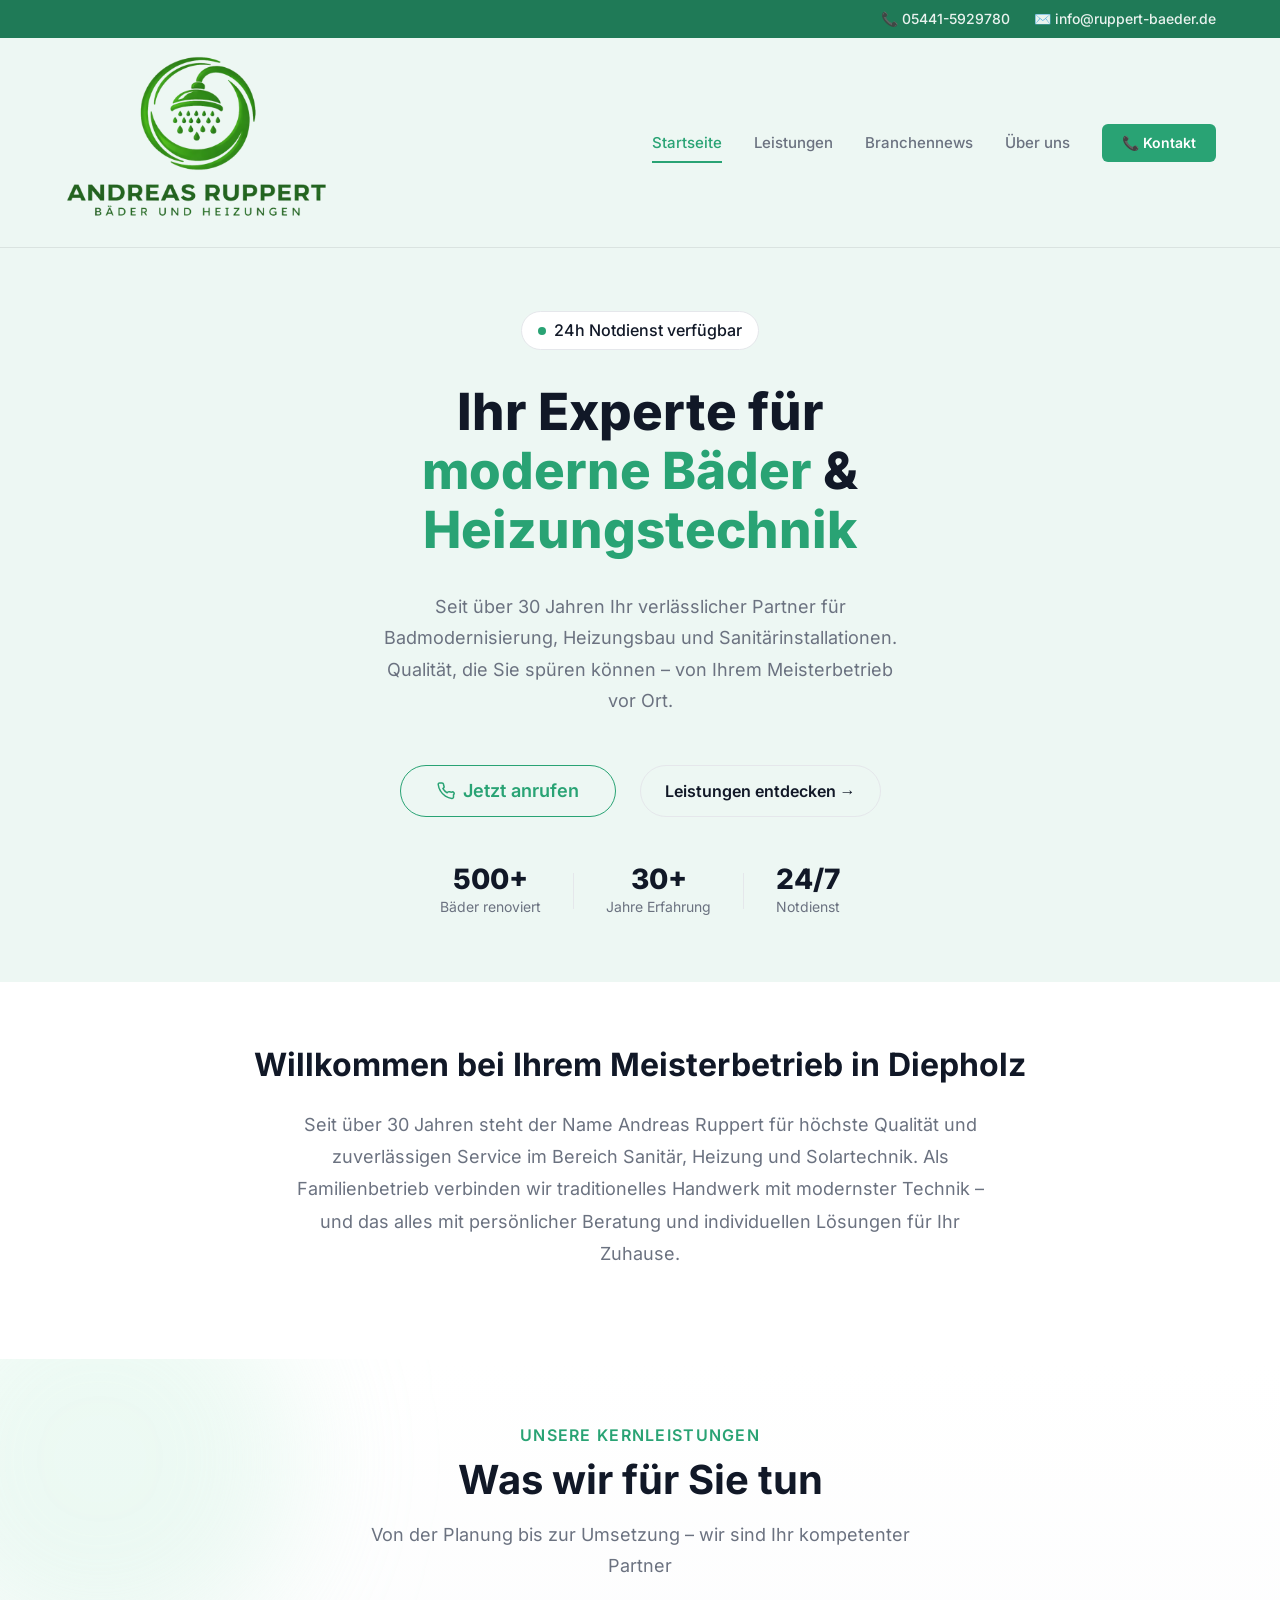
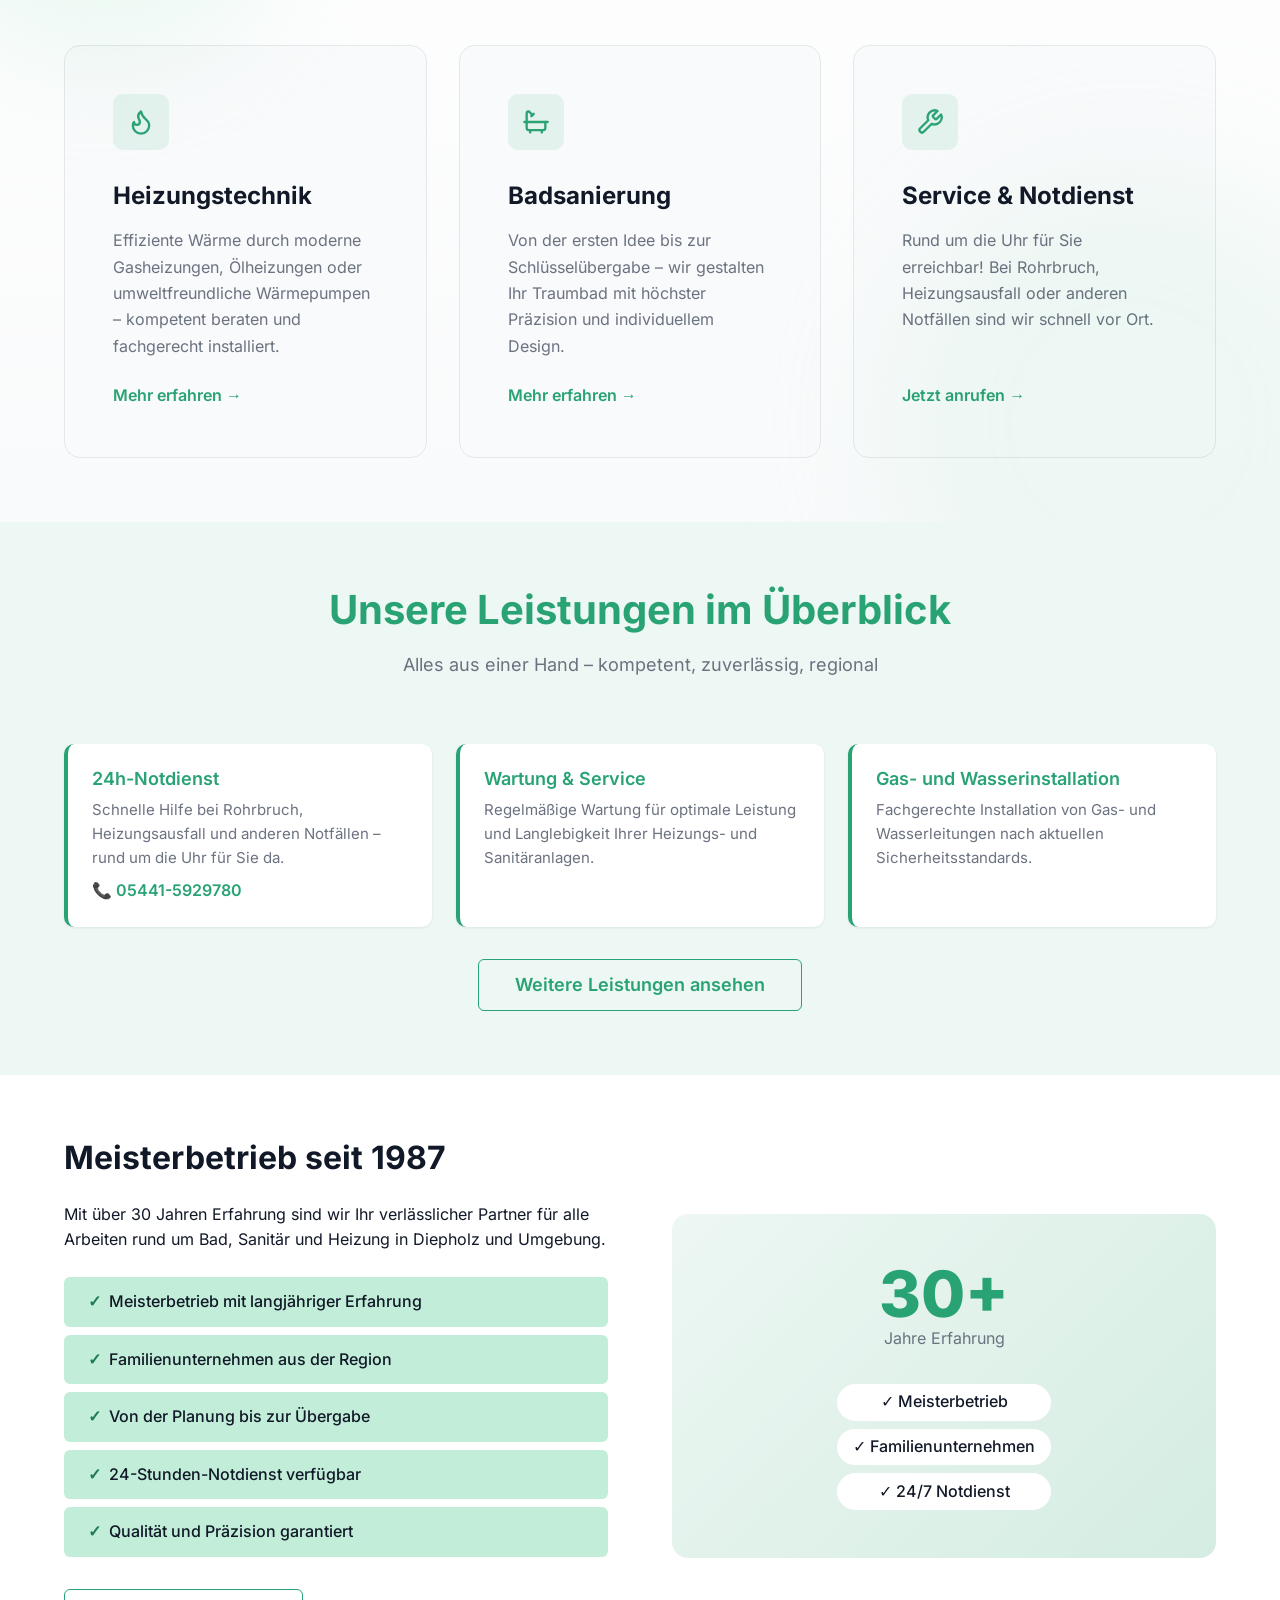
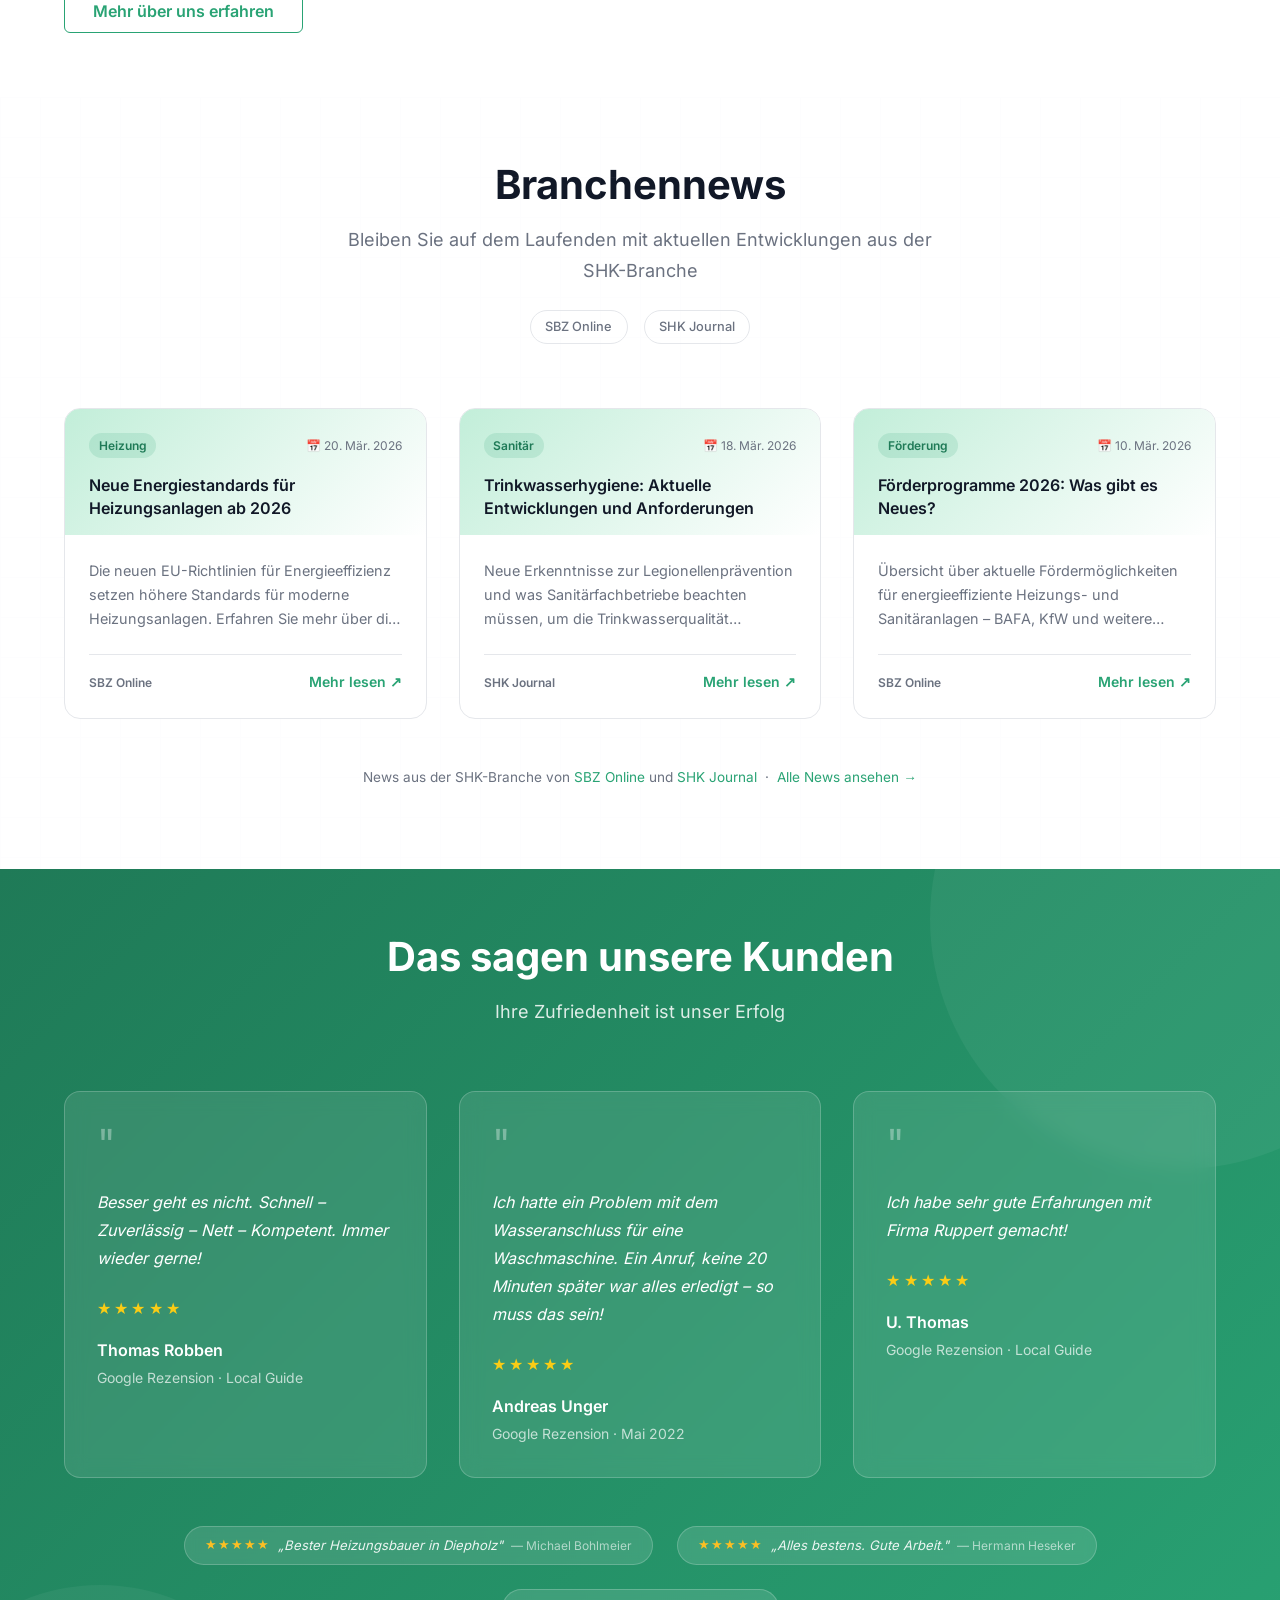
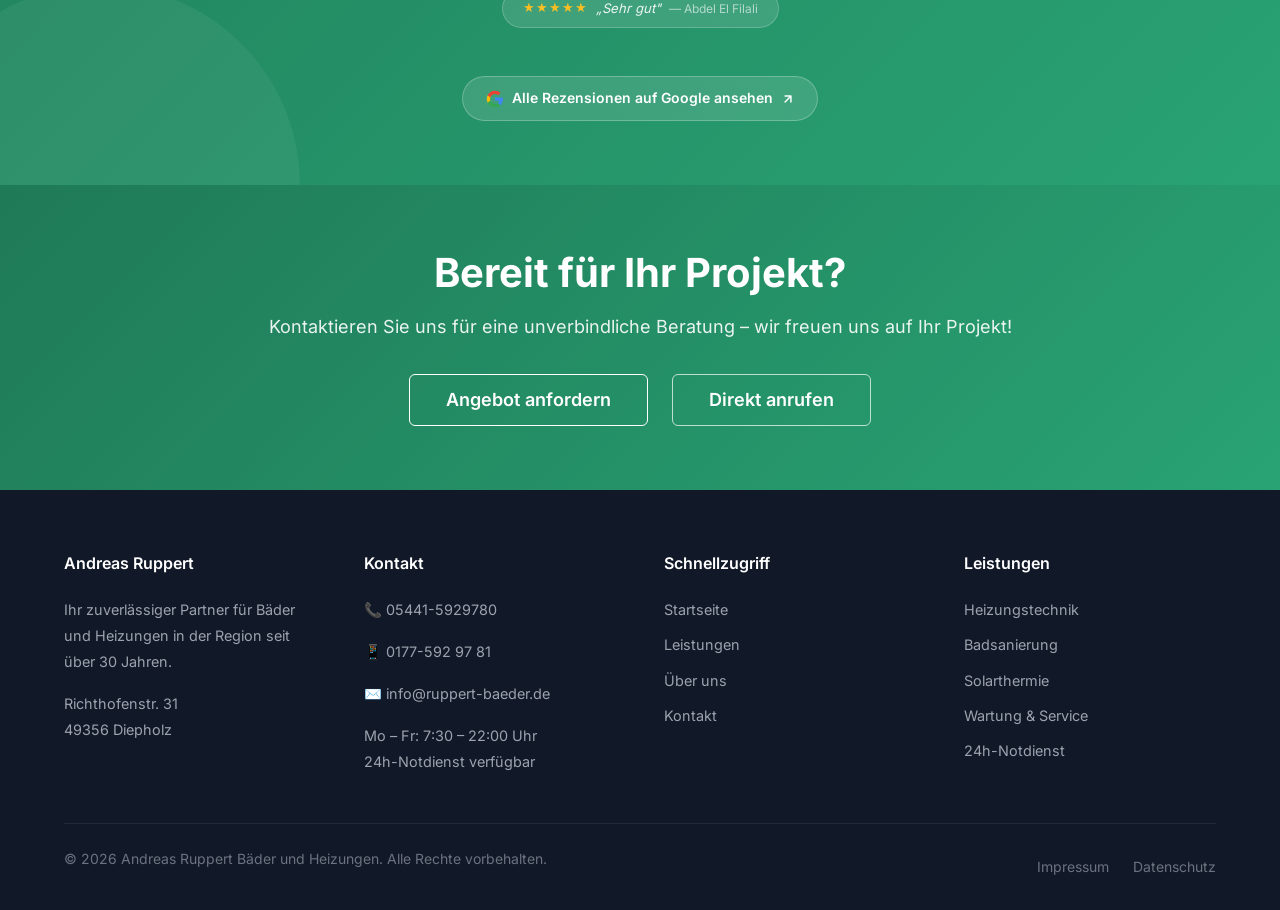
==== index.html @ 5bacfdf4 "first upload" ====
<!DOCTYPE html>
<html lang="de">
<head>
    <meta charset="UTF-8">
    <meta name="viewport" content="width=device-width, initial-scale=1.0">
    <link rel="icon" type="image/png" href="favicon.png">
    <link rel="shortcut icon" href="favicon.png">
    <meta name="description" content="Ihr Experte für Sanitär, Heizung &amp; Solartechnik in Diepholz. 24h-Notdienst ✓ Badsanierung ✓ Wärmepumpen ✓ Seit 1987">
    <title>Andreas Ruppert Bäder und Heizungen | Meisterbetrieb Diepholz</title>


<link rel="stylesheet" href="css/styles.css">
</head>
<body>

    <!-- Top Bar -->
    <div class="top-bar">
        <div class="container">
            <div class="top-bar-content">
                <a href="tel:054415929780" class="top-bar-phone">📞 05441-5929780</a>
                <a href="mailto:info@ruppert-baeder.de">✉️ info@ruppert-baeder.de</a>
            </div>
        </div>
    </div>

    <!-- Header -->
    <header class="header">
        <div class="container">
            <div class="header-content">
                <a href="index.html" class="logo">
                    <img src="images/Logo.png" class="logo-img" alt="Andreas Ruppert Bäder und Heizungen">
                </a>
                <button class="menu-toggle" id="menuToggle" aria-label="Menü öffnen">☰</button>
                <nav class="nav-menu" id="navMenu">
                    <a href="index.html" class="nav-link active">Startseite</a>
                    <a href="leistungen.html" class="nav-link">Leistungen</a>
                    <a href="branchennews.html" class="nav-link">Branchennews</a>
                    <a href="ueber-uns.html" class="nav-link">Über uns</a>
                    <a href="kontakt.html" class="btn-nav">📞 Kontakt</a>
                </nav>
            </div>
        </div>
    </header>

    <!-- Hero Section -->
    <section class="hero-new">
        <div class="container">
            <div class="hero-split">

                <!-- Left: Text -->
                <div class="hero-text">
                    <div class="hero-badge">24h Notdienst verfügbar</div>
                    <h1>Ihr Experte für<br><span class="hero-highlight">moderne Bäder</span> &amp;<br><span class="hero-highlight">Heizungstechnik</span></h1>
                    <p class="hero-sub">Seit über 30 Jahren Ihr verlässlicher Partner für Badmodernisierung, Heizungsbau und Sanitärinstallationen. Qualität, die Sie spüren können – von Ihrem Meisterbetrieb vor Ort.</p>
                    <div class="hero-buttons">
                        <a href="tel:054415929780" class="btn btn-primary btn-pill btn-large" data-phone="05441-5929780">
                            <svg width="18" height="18" viewBox="0 0 24 24" fill="none" stroke="currentColor" stroke-width="2" stroke-linecap="round" stroke-linejoin="round"><path d="M22 16.92v3a2 2 0 0 1-2.18 2 19.79 19.79 0 0 1-8.63-3.07A19.5 19.5 0 0 1 4.69 12a19.79 19.79 0 0 1-3.07-8.67A2 2 0 0 1 3.64 1.18h3a2 2 0 0 1 2 1.72c.13.96.36 1.9.68 2.81a2 2 0 0 1-.45 2.11L7.91 8.82a16 16 0 0 0 5.64 5.64l1-1.01a2 2 0 0 1 2.11-.45c.91.32 1.85.55 2.81.68A2 2 0 0 1 22 16.92z"/></svg>
                            Jetzt anrufen
                        </a>
                        <a href="leistungen.html" class="btn btn-outline btn-pill btn-large">Leistungen entdecken →</a>
                    </div>
                    <div class="hero-stats">
                        <div class="hero-stat">
                            <div class="hero-stat-value">500+</div>
                            <div class="hero-stat-label">Bäder renoviert</div>
                        </div>
                        <div class="hero-stat-divider"></div>
                        <div class="hero-stat">
                            <div class="hero-stat-value">30+</div>
                            <div class="hero-stat-label">Jahre Erfahrung</div>
                        </div>
                        <div class="hero-stat-divider"></div>
                        <div class="hero-stat">
                            <div class="hero-stat-value">24/7</div>
                            <div class="hero-stat-label">Notdienst</div>
                        </div>
                    </div>
                </div>


            </div>
        </div>
    </section>

    <!-- Welcome Section -->
    <section class="welcome section">
        <div class="container">
            <h2>Willkommen bei Ihrem Meisterbetrieb in Diepholz</h2>
            <p>Seit über 30 Jahren steht der Name Andreas Ruppert für höchste Qualität und zuverlässigen Service im Bereich Sanitär, Heizung und Solartechnik. Als Familienbetrieb verbinden wir traditionelles Handwerk mit modernster Technik – und das alles mit persönlicher Beratung und individuellen Lösungen für Ihr Zuhause.</p>
        </div>
    </section>

    <!-- Feature Cards -->
    <section class="features-section section">
        <div class="container">
            <div class="section-header">
                <span class="section-label">Unsere Kernleistungen</span>
                <h2>Was wir für Sie tun</h2>
                <p>Von der Planung bis zur Umsetzung – wir sind Ihr kompetenter Partner</p>
            </div>
            <div class="service-cards">
                <div class="service-card">
                    <div class="service-card-icon">
                        <svg width="28" height="28" viewBox="0 0 24 24" fill="none" stroke="currentColor" stroke-width="2" stroke-linecap="round" stroke-linejoin="round"><path d="M8.5 14.5A2.5 2.5 0 0 0 11 12c0-1.38-.5-2-1-3-1.072-2.143-.224-4.054 2-6 .5 2.5 2 4.9 4 6.5 2 1.6 3 3.5 3 5.5a7 7 0 1 1-14 0c0-1.153.433-2.294 1-3a2.5 2.5 0 0 0 2.5 2.5z"/></svg>
                    </div>
                    <h4>Heizungstechnik</h4>
                    <p>Effiziente Wärme durch moderne Gasheizungen, Ölheizungen oder umweltfreundliche Wärmepumpen – kompetent beraten und fachgerecht installiert.</p>
                    <a href="leistungen.html#heizung" class="service-card-link">Mehr erfahren →</a>
                </div>
                <div class="service-card">
                    <div class="service-card-icon">
                        <svg width="28" height="28" viewBox="0 0 24 24" fill="none" stroke="currentColor" stroke-width="2" stroke-linecap="round" stroke-linejoin="round"><path d="M9 6 6.5 3.5a1.5 1.5 0 0 0-1-.5C4.683 3 4 3.683 4 4.5V17a2 2 0 0 0 2 2h12a2 2 0 0 0 2-2v-5"/><line x1="10" x2="8" y1="5" y2="7"/><line x1="2" x2="22" y1="12" y2="12"/><line x1="7" x2="7" y1="19" y2="21"/><line x1="17" x2="17" y1="19" y2="21"/></svg>
                    </div>
                    <h4>Badsanierung</h4>
                    <p>Von der ersten Idee bis zur Schlüsselübergabe – wir gestalten Ihr Traumbad mit höchster Präzision und individuellem Design.</p>
                    <a href="leistungen.html#bad" class="service-card-link">Mehr erfahren →</a>
                </div>
                <div class="service-card">
                    <div class="service-card-icon">
                        <svg width="28" height="28" viewBox="0 0 24 24" fill="none" stroke="currentColor" stroke-width="2" stroke-linecap="round" stroke-linejoin="round"><path d="M14.7 6.3a1 1 0 0 0 0 1.4l1.6 1.6a1 1 0 0 0 1.4 0l3.77-3.77a6 6 0 0 1-7.94 7.94l-6.91 6.91a2.12 2.12 0 0 1-3-3l6.91-6.91a6 6 0 0 1 7.94-7.94l-3.76 3.76z"/></svg>
                    </div>
                    <h4>Service &amp; Notdienst</h4>
                    <p>Rund um die Uhr für Sie erreichbar! Bei Rohrbruch, Heizungsausfall oder anderen Notfällen sind wir schnell vor Ort.</p>
                    <a href="tel:054415929780" class="service-card-link" data-phone="05441-5929780">Jetzt anrufen →</a>
                </div>
            </div>
        </div>
    </section>

    <!-- Services Overview -->
    <section class="section bg-muted">
        <div class="container">
            <div class="section-header">
                <h2>Unsere Leistungen im Überblick</h2>
                <p>Alles aus einer Hand – kompetent, zuverlässig, regional</p>
            </div>
            <div class="services-list">
                <div class="service-item">
                    <h3>24h-Notdienst</h3>
                    <p>Schnelle Hilfe bei Rohrbruch, Heizungsausfall und anderen Notfällen – rund um die Uhr für Sie da.</p>
                    <a href="tel:054415929780" style="display:inline-block; margin-top: 0.5rem; font-weight: 600; color: var(--primary); font-size: var(--font-size-sm);">📞 05441-5929780</a>
                </div>
                <div class="service-item">
                    <h3>Wartung &amp; Service</h3>
                    <p>Regelmäßige Wartung für optimale Leistung und Langlebigkeit Ihrer Heizungs- und Sanitäranlagen.</p>
                </div>
                <div class="service-item">
                    <h3>Gas- und Wasserinstallation</h3>
                    <p>Fachgerechte Installation von Gas- und Wasserleitungen nach aktuellen Sicherheitsstandards.</p>
                </div>
            </div>
            <div class="text-center mt-3">
                <a href="leistungen.html" class="btn btn-primary btn-large">Weitere Leistungen ansehen</a>
            </div>
        </div>
    </section>

    <!-- About Trust Section -->
    <section class="section">
        <div class="container">
            <div class="about-content">
                <div class="about-text">
                    <h2>Meisterbetrieb seit 1987</h2>
                    <p>Mit über 30 Jahren Erfahrung sind wir Ihr verlässlicher Partner für alle Arbeiten rund um Bad, Sanitär und Heizung in Diepholz und Umgebung.</p>
                    <ul class="about-highlights">
                        <li>Meisterbetrieb mit langjähriger Erfahrung</li>
                        <li>Familienunternehmen aus der Region</li>
                        <li>Von der Planung bis zur Übergabe</li>
                        <li>24-Stunden-Notdienst verfügbar</li>
                        <li>Qualität und Präzision garantiert</li>
                    </ul>
                    <a href="ueber-uns.html" class="btn btn-primary" style="margin-top: var(--space-md);">Mehr über uns erfahren</a>
                </div>
                <div class="about-visual-box">
                    <div class="about-visual-inner">
                        <div class="about-stat-big">30+</div>
                        <div class="about-stat-label">Jahre Erfahrung</div>
                        <div class="about-trust-badges">
                            <div class="trust-badge">✓ Meisterbetrieb</div>
                            <div class="trust-badge">✓ Familienunternehmen</div>
                            <div class="trust-badge">✓ 24/7 Notdienst</div>
                        </div>
                    </div>
                </div>
            </div>
        </div>
    </section>

    <!-- News Section -->
    <section class="news-section section">
        <div class="container">
            <div class="section-header">
                <h2>Branchennews</h2>
                <p>Bleiben Sie auf dem Laufenden mit aktuellen Entwicklungen aus der SHK-Branche</p>
                <div class="news-source-badges">
                    <a href="https://www.sbz-online.de" target="_blank" rel="noopener noreferrer" class="source-badge">SBZ Online</a>
                    <a href="https://www.shk-journal.de" target="_blank" rel="noopener noreferrer" class="source-badge">SHK Journal</a>
                </div>
            </div>
            <div class="news-grid">
                <div class="news-card">
                    <div class="news-card-header">
                        <div class="news-card-meta">
                            <span class="news-badge">Heizung</span>
                            <span class="news-date">📅 20. Mär. 2026</span>
                        </div>
                        <h3>Neue Energiestandards für Heizungsanlagen ab 2026</h3>
                    </div>
                    <div class="news-card-body">
                        <p class="news-excerpt">Die neuen EU-Richtlinien für Energieeffizienz setzen höhere Standards für moderne Heizungsanlagen. Erfahren Sie mehr über die Anforderungen und was das für Hausbesitzer bedeutet.</p>
                        <div class="news-card-footer">
                            <span class="news-source">SBZ Online</span>
                            <a href="https://www.sbz-online.de" target="_blank" rel="noopener noreferrer" class="news-link">Mehr lesen ↗</a>
                        </div>
                    </div>
                </div>
                <div class="news-card">
                    <div class="news-card-header">
                        <div class="news-card-meta">
                            <span class="news-badge">Sanitär</span>
                            <span class="news-date">📅 18. Mär. 2026</span>
                        </div>
                        <h3>Trinkwasserhygiene: Aktuelle Entwicklungen und Anforderungen</h3>
                    </div>
                    <div class="news-card-body">
                        <p class="news-excerpt">Neue Erkenntnisse zur Legionellenprävention und was Sanitärfachbetriebe beachten müssen, um die Trinkwasserqualität langfristig zu sichern.</p>
                        <div class="news-card-footer">
                            <span class="news-source">SHK Journal</span>
                            <a href="https://www.shk-journal.de" target="_blank" rel="noopener noreferrer" class="news-link">Mehr lesen ↗</a>
                        </div>
                    </div>
                </div>
                <div class="news-card">
                    <div class="news-card-header">
                        <div class="news-card-meta">
                            <span class="news-badge">Förderung</span>
                            <span class="news-date">📅 10. Mär. 2026</span>
                        </div>
                        <h3>Förderprogramme 2026: Was gibt es Neues?</h3>
                    </div>
                    <div class="news-card-body">
                        <p class="news-excerpt">Übersicht über aktuelle Fördermöglichkeiten für energieeffiziente Heizungs- und Sanitäranlagen – BAFA, KfW und weitere Programme im Überblick.</p>
                        <div class="news-card-footer">
                            <span class="news-source">SBZ Online</span>
                            <a href="https://www.sbz-online.de" target="_blank" rel="noopener noreferrer" class="news-link">Mehr lesen ↗</a>
                        </div>
                    </div>
                </div>
            </div>
            <div class="news-footer-note">
                <p>News aus der SHK-Branche von <a href="https://www.sbz-online.de" target="_blank" rel="noopener noreferrer">SBZ Online</a> und <a href="https://www.shk-journal.de" target="_blank" rel="noopener noreferrer">SHK Journal</a> &nbsp;·&nbsp; <a href="branchennews.html">Alle News ansehen →</a></p>
            </div>
        </div>
    </section>

    <!-- Testimonials Section -->
    <section class="testimonials-section">
        <div class="container">
            <div class="section-header">
                <h2>Das sagen unsere Kunden</h2>
                <p>Ihre Zufriedenheit ist unser Erfolg</p>
            </div>
            <div class="testimonials-grid">
                <div class="testimonial-card">
                    <div class="testimonial-quote-icon">"</div>
                    <p class="testimonial-text">Besser geht es nicht. Schnell – Zuverlässig – Nett – Kompetent. Immer wieder gerne!</p>
                    <div class="testimonial-stars">
                        <span class="star">★</span><span class="star">★</span><span class="star">★</span><span class="star">★</span><span class="star">★</span>
                    </div>
                    <div class="testimonial-author">Thomas Robben</div>
                    <div class="testimonial-role">Google Rezension · Local Guide</div>
                </div>
                <div class="testimonial-card">
                    <div class="testimonial-quote-icon">"</div>
                    <p class="testimonial-text">Ich hatte ein Problem mit dem Wasseranschluss für eine Waschmaschine. Ein Anruf, keine 20 Minuten später war alles erledigt – so muss das sein!</p>
                    <div class="testimonial-stars">
                        <span class="star">★</span><span class="star">★</span><span class="star">★</span><span class="star">★</span><span class="star">★</span>
                    </div>
                    <div class="testimonial-author">Andreas Unger</div>
                    <div class="testimonial-role">Google Rezension · Mai 2022</div>
                </div>
                <div class="testimonial-card">
                    <div class="testimonial-quote-icon">"</div>
                    <p class="testimonial-text">Ich habe sehr gute Erfahrungen mit Firma Ruppert gemacht!</p>
                    <div class="testimonial-stars">
                        <span class="star">★</span><span class="star">★</span><span class="star">★</span><span class="star">★</span><span class="star">★</span>
                    </div>
                    <div class="testimonial-author">U. Thomas</div>
                    <div class="testimonial-role">Google Rezension · Local Guide</div>
                </div>
            </div>

            <!-- Weitere Rezensionen -->
            <div class="testimonials-more">
                <div class="testimonial-mini">
                    <span class="testimonial-mini-stars">★★★★★</span>
                    <span class="testimonial-mini-text">„Bester Heizungsbauer in Diepholz"</span>
                    <span class="testimonial-mini-author">— Michael Bohlmeier</span>
                </div>
                <div class="testimonial-mini">
                    <span class="testimonial-mini-stars">★★★★★</span>
                    <span class="testimonial-mini-text">„Alles bestens. Gute Arbeit."</span>
                    <span class="testimonial-mini-author">— Hermann Heseker</span>
                </div>
                <div class="testimonial-mini">
                    <span class="testimonial-mini-stars">★★★★★</span>
                    <span class="testimonial-mini-text">„Sehr gut"</span>
                    <span class="testimonial-mini-author">— Abdel El Filali</span>
                </div>
            </div>

            <div class="testimonials-cta">
                <a href="https://www.google.com/search?sca_esv=31586a1ce1c44e63&hl=de&authuser=0&sxsrf=ANbL-n6SvIeJKe0iUw6dVVhgvzlYWA_TIw:1774635238017&q=Ruppert+B%C3%A4der+und+Heizungen&si=AL3DRZHrmvnFAVQPOO2Bzhf8AX9KZZ6raUI_dT7DG_z0kV2_x8Rf6abdKwC9mvZV5EHnv6FF0_M9FaO0gmh8mJ4xYMR-l_I3QM4PA9A1eQpd8PP6Nqw-is8%3D&uds=ALYpb_l6DyU7gEufbC-T-1UgqmR0iuC06vjmEd6wbl-YOyMg-97bK2OMU9xiMBRXVzVvuUMxYzJqjtC4sG1AQTLgZNPFkJ1oSXxtEfGa12oopntS29gqUifGa00YVFwa0I4rWRPNGCPd&sa=X&ved=2ahUKEwiZ4t6318CTAxXAhv0HHfApM54Q3PALegQIGRAE&biw=2048&bih=1044&dpr=1.88" target="_blank" rel="noopener noreferrer" class="testimonials-google-link">
                    <svg width="18" height="18" viewBox="0 0 24 24" fill="none" xmlns="http://www.w3.org/2000/svg">
                        <path d="M22.56 12.25c0-.78-.07-1.53-.2-2.25H12v4.26h5.92c-.26 1.37-1.04 2.53-2.21 3.31v2.77h3.57c2.08-1.92 3.28-4.74 3.28-8.09z" fill="#4285F4"/>
                        <path d="M12 23c2.97 0 5.46-.98 7.28-2.66l-3.57-2.77c-.98.66-2.23 1.06-3.71 1.06-2.86 0-5.29-1.93-6.16-4.53H2.18v2.84C3.99 20.53 7.7 23 12 23z" fill="#34A853"/>
                        <path d="M5.84 14.09c-.22-.66-.35-1.36-.35-2.09s.13-1.43.35-2.09V7.07H2.18C1.43 8.55 1 10.22 1 12s.43 3.45 1.18 4.93l3.66-2.84z" fill="#FBBC05"/>
                        <path d="M12 5.38c1.62 0 3.06.56 4.21 1.64l3.15-3.15C17.45 2.09 14.97 1 12 1 7.7 1 3.99 3.47 2.18 7.07l3.66 2.84c.87-2.6 3.3-4.53 6.16-4.53z" fill="#EA4335"/>
                    </svg>
                    Alle Rezensionen auf Google ansehen
                    <svg width="14" height="14" viewBox="0 0 24 24" fill="none" stroke="currentColor" stroke-width="2.5" stroke-linecap="round" stroke-linejoin="round"><path d="M7 17L17 7M7 7h10v10"/></svg>
                </a>
            </div>
        </div>
    </section>

    <!-- CTA Section -->
    <section class="cta-section">
        <div class="container">
            <h2>Bereit für Ihr Projekt?</h2>
            <p>Kontaktieren Sie uns für eine unverbindliche Beratung – wir freuen uns auf Ihr Projekt!</p>
            <div class="cta-buttons">
                <a href="kontakt.html" class="btn btn-white btn-large">Angebot anfordern</a>
                <a href="tel:054415929780" class="btn btn-secondary btn-large" data-phone="05441-5929780">Direkt anrufen</a>
            </div>
        </div>
    </section>

    <!-- Footer -->
    <footer class="footer">
        <div class="container">
            <div class="footer-grid">
                <div class="footer-section">
                    <h3>Andreas Ruppert</h3>
                    <p>Ihr zuverlässiger Partner für Bäder und Heizungen in der Region seit über 30 Jahren.</p>
                    <p>Richthofenstr. 31<br>49356 Diepholz</p>
                </div>
                <div class="footer-section">
                    <h3>Kontakt</h3>
                    <p><a href="tel:054415929780">📞 05441-5929780</a></p>
                    <p><a href="tel:01775929781">📱 0177-592 97 81</a></p>
                    <p><a href="mailto:info@ruppert-baeder.de">✉️ info@ruppert-baeder.de</a></p>
                    <p>Mo – Fr: 7:30 – 22:00 Uhr<br>24h-Notdienst verfügbar</p>
                </div>
                <div class="footer-section">
                    <h3>Schnellzugriff</h3>
                    <ul class="footer-links">
                        <li><a href="index.html">Startseite</a></li>
                        <li><a href="leistungen.html">Leistungen</a></li>
                        <li><a href="ueber-uns.html">Über uns</a></li>
                        <li><a href="kontakt.html">Kontakt</a></li>
                    </ul>
                </div>
                <div class="footer-section">
                    <h3>Leistungen</h3>
                    <ul class="footer-links">
                        <li><a href="leistungen.html#heizung">Heizungstechnik</a></li>
                        <li><a href="leistungen.html#bad">Badsanierung</a></li>
                        <li><a href="leistungen.html#solar">Solarthermie</a></li>
                        <li><a href="leistungen.html#wartung">Wartung &amp; Service</a></li>
                        <li><a href="leistungen.html#notdienst">24h-Notdienst</a></li>
                    </ul>
                </div>
            </div>
            <div class="footer-bottom">
                <p>&copy; 2026 Andreas Ruppert Bäder und Heizungen. Alle Rechte vorbehalten.</p>
                <div class="footer-bottom-links">
                    <a href="impressum.html">Impressum</a>
                    <a href="datenschutz.html">Datenschutz</a>
                </div>
            </div>
        </div>
    </footer>

    <script src="js/script.js"></script>
</body>
</html>
---- css/styles.css ----
/* ========================================
   Self-hosted Inter Font (DSGVO-konform)
   ======================================== */
@font-face {
  font-family: 'Inter';
  font-style: normal;
  font-weight: 100 900;
  font-display: swap;
  src: url('../fonts/inter.woff2') format('woff2');
}

/* ========================================
   CSS Custom Properties / Design Tokens
   ======================================== */

:root {
  /* Primärfarben */
  --primary: #29a374;
  --primary-light: #c2eed9;
  --primary-dark: #1f7a57;
  --primary-hover: #248e65;

  /* Neutralfarben */
  --bg: #ffffff;
  --muted: #f9fafb;
  --text: #111827;
  --text-light: #6b7280;
  --border: #e5e7eb;

  /* Akzente */
  --accent: #1f7a57;
  --error: hsl(0, 70%, 50%);
  --success: #29a374;

  /* Spacing System (8px-Grid) */
  --space-xs: 0.5rem;
  --space-sm: 1rem;
  --space-md: 1.5rem;
  --space-lg: 2rem;
  --space-xl: 3rem;
  --space-2xl: 4rem;

  /* Typography */
  --font-primary: 'Inter', -apple-system, BlinkMacSystemFont, 'Segoe UI', sans-serif;
  --font-size-xs: 0.875rem;
  --font-size-sm: 1rem;
  --font-size-md: 1.125rem;
  --font-size-lg: 1.5rem;
  --font-size-xl: 2rem;
  --font-size-2xl: 2.5rem;

  /* Shadows */
  --shadow-sm: 0 1px 3px rgba(0, 0, 0, 0.08);
  --shadow-md: 0 4px 12px rgba(0, 0, 0, 0.1);
  --shadow-lg: 0 10px 30px rgba(0, 0, 0, 0.12);
  --shadow-xl: 0 20px 40px rgba(0, 0, 0, 0.15);

  /* Border Radius */
  --radius-sm: 6px;
  --radius-md: 10px;
  --radius-lg: 16px;
  --radius-full: 9999px;

  /* Transitions */
  --transition: all 0.3s ease;
}

/* ========================================
   Reset & Base Styles
   ======================================== */

* {
  margin: 0;
  padding: 0;
  box-sizing: border-box;
}

html {
  scroll-behavior: smooth;
}

body {
  font-family: var(--font-primary);
  font-size: var(--font-size-sm);
  line-height: 1.6;
  color: var(--text);
  background-color: var(--bg);
  -webkit-font-smoothing: antialiased;
  -moz-osx-font-smoothing: grayscale;
}

img {
  max-width: 100%;
  height: auto;
  display: block;
}

a {
  text-decoration: none;
  color: inherit;
  transition: var(--transition);
}

ul {
  list-style: none;
}

/* ========================================
   Typography
   ======================================== */

h1, h2, h3, h4, h5, h6 {
  font-weight: 700;
  line-height: 1.2;
  margin-bottom: var(--space-sm);
}

h1 { font-size: var(--font-size-2xl); }
h2 { font-size: var(--font-size-xl); }
h3 { font-size: var(--font-size-lg); font-weight: 600; }

p { margin-bottom: var(--space-sm); }

/* ========================================
   Container & Layout
   ======================================== */

.container {
  max-width: 1200px;
  margin: 0 auto;
  padding: 0 var(--space-md);
}

.container-narrow {
  max-width: 800px;
  margin: 0 auto;
  padding: 0 var(--space-md);
}

.section {
  padding: var(--space-2xl) 0;
}

.section-alt {
  background-color: var(--muted);
}

/* ========================================
   Top Bar
   ======================================== */

.top-bar {
  background-color: var(--primary-dark);
  color: white;
  padding: var(--space-xs) 0;
  font-size: var(--font-size-xs);
}

.top-bar-content {
  display: flex;
  justify-content: flex-end;
  align-items: center;
  gap: var(--space-md);
}

.top-bar a {
  color: white;
  font-weight: 500;
  opacity: 0.9;
  transition: opacity 0.2s;
}

.top-bar a:hover {
  opacity: 1;
}

.top-bar-phone {
  display: flex;
  align-items: center;
  gap: 0.375rem;
  font-weight: 600;
}

/* ========================================
   Header & Navigation
   ======================================== */

.header {
  background-color: #EDF7F3;
  box-shadow: 0 1px 0 rgba(0, 0, 0, 0.08);
  position: sticky;
  top: 0;
  z-index: 1000;
}

.header-content {
  display: flex;
  justify-content: space-between;
  align-items: center;
  padding: var(--space-sm) 0;
}

/* Logo */
.logo {
  display: flex;
  align-items: center;
  gap: 0.75rem;
  text-decoration: none;
}

.logo-img {
  height: 177px;
  width: auto;
  object-fit: contain;
  display: block;
}

.logo-box {
  background: linear-gradient(135deg, var(--primary), var(--primary-dark));
  color: white;
  width: 44px;
  height: 44px;
  border-radius: var(--radius-sm);
  display: flex;
  align-items: center;
  justify-content: center;
  font-size: 1.05rem;
  font-weight: 800;
  letter-spacing: -0.5px;
  flex-shrink: 0;
}

.logo-text {
  display: flex;
  flex-direction: column;
}

.logo-name {
  font-size: 0.9375rem;
  font-weight: 700;
  color: var(--text);
  line-height: 1.2;
}

.logo-sub {
  font-size: 0.7rem;
  color: var(--text-light);
  font-weight: 400;
  line-height: 1.2;
}

.nav-menu {
  display: flex;
  gap: var(--space-lg);
  align-items: center;
}

.nav-link {
  font-weight: 500;
  color: var(--text-light);
  position: relative;
  padding: var(--space-xs) 0;
  font-size: 0.9375rem;
}

.nav-link:hover,
.nav-link.active {
  color: var(--primary);
}

.nav-link::after {
  content: '';
  position: absolute;
  bottom: 0;
  left: 0;
  width: 0;
  height: 2px;
  background-color: var(--primary);
  transition: width 0.3s ease;
}

.nav-link:hover::after,
.nav-link.active::after {
  width: 100%;
}

.btn-nav {
  display: inline-flex;
  align-items: center;
  gap: 0.4rem;
  background-color: var(--primary);
  color: white !important;
  padding: 0.5rem 1.25rem;
  border-radius: var(--radius-sm);
  font-weight: 600;
  font-size: 0.875rem;
  transition: var(--transition);
  white-space: nowrap;
}

.btn-nav:hover {
  background-color: var(--primary-hover);
  transform: translateY(-1px);
  box-shadow: 0 4px 12px rgba(41, 163, 116, 0.3);
}

.btn-nav::before,
.btn-nav::after {
  display: none !important;
}

/* Mobile Menu Toggle */
.menu-toggle {
  display: none;
  background: none;
  border: none;
  cursor: pointer;
  color: var(--text);
  padding: 0.25rem;
  font-size: 1.5rem;
  line-height: 1;
}

/* ========================================
   Hero Section
   ======================================== */

.hero {
  position: relative;
  min-height: 580px;
  display: flex;
  align-items: center;
  background: linear-gradient(135deg, var(--primary-dark) 0%, var(--primary) 60%, var(--primary-dark) 100%);
  overflow: hidden;
}

.hero-sm {
  min-height: 320px;
}

/* Heller Hero-Variant (kein Gradient, subtiles Grün) */
.hero-light {
  background: #EDF7F3;
  min-height: 240px;
}
.hero-light::before { display: none; }
.hero-light h1,
.hero-light .hero-content h1 { color: var(--primary) !important; }
.hero-light .hero-subtitle { color: var(--text-light); }

/* Service Cards Grid */
.service-cards {
  display: grid;
  grid-template-columns: repeat(3, 1fr);
  gap: var(--space-lg);
}

.service-card {
  padding: var(--space-xl);
  background: var(--muted);
  border: 1.5px solid var(--border);
  border-radius: var(--radius-lg);
  transition: border-color 0.3s ease, box-shadow 0.3s ease, transform 0.3s ease;
  display: flex;
  flex-direction: column;
}

.service-card:hover {
  border-color: rgba(41, 163, 116, 0.35);
  box-shadow: 0 20px 40px -10px rgba(41, 163, 116, 0.12);
  transform: translateY(-3px);
}

.service-card-icon {
  width: 56px;
  height: 56px;
  background: rgba(41, 163, 116, 0.1);
  border-radius: var(--radius-md);
  display: flex;
  align-items: center;
  justify-content: center;
  color: var(--primary);
  margin-bottom: var(--space-lg);
  transition: transform 0.3s ease;
  flex-shrink: 0;
}

.service-card:hover .service-card-icon { transform: scale(1.1); }

.service-card h4 {
  font-size: var(--font-size-lg);
  font-weight: 700;
  color: var(--text);
  margin-bottom: var(--space-sm);
}

.service-card p {
  color: var(--text-light);
  line-height: 1.65;
  flex: 1;
  margin-bottom: var(--space-md);
}

.service-card-link {
  color: var(--primary);
  font-weight: 600;
  font-size: var(--font-size-sm);
  display: inline-flex;
  align-items: center;
  gap: 0.4rem;
  text-decoration: none;
  transition: gap 0.2s ease;
}
.service-card-link:hover { gap: 0.7rem; }

@media (max-width: 1024px) {
  .service-cards { grid-template-columns: repeat(2, 1fr); }
}
@media (max-width: 600px) {
  .service-cards { grid-template-columns: 1fr; }
}

.hero::before {
  content: '';
  position: absolute;
  inset: 0;
  background-image: url("data:image/svg+xml,%3Csvg width='60' height='60' viewBox='0 0 60 60' xmlns='http://www.w3.org/2000/svg'%3E%3Cg fill='none' fill-rule='evenodd'%3E%3Cg fill='%23ffffff' fill-opacity='0.06'%3E%3Cpath d='M36 34v-4h-2v4h-4v2h4v4h2v-4h4v-2h-4zm0-30V0h-2v4h-4v2h4v4h2V6h4V4h-4zM6 34v-4H4v4H0v2h4v4h2v-4h4v-2H6zM6 4V0H4v4H0v2h4v4h2V6h4V4H6z'/%3E%3C/g%3E%3C/g%3E%3C/svg%3E");
}

.hero-content {
  position: relative;
  z-index: 2;
  color: white;
}

.hero h1 {
  font-size: clamp(2rem, 5vw, 3.5rem);
  margin-bottom: var(--space-md);
  color: white;
  line-height: 1.15;
  max-width: 750px;
}

.hero-subtitle {
  font-size: var(--font-size-md);
  margin-bottom: var(--space-lg);
  color: rgba(255, 255, 255, 0.9);
  max-width: 600px;
  line-height: 1.7;
}

.hero-cta {
  display: flex;
  gap: var(--space-md);
  flex-wrap: wrap;
}

.hero-wave {
  position: absolute;
  bottom: -1px;
  left: 0;
  right: 0;
  line-height: 0;
}

.hero-wave svg {
  display: block;
  width: 100%;
}

/* ========================================
   Buttons
   ======================================== */

/* Button 2 – Liquid Fill Design */
.btn {
  display: inline-flex;
  align-items: center;
  justify-content: center;
  gap: 0.5rem;
  position: relative;
  overflow: hidden;
  padding: 0.75rem 1.75rem;
  border: 1.5px solid #4f4f4f;
  border-radius: 6px;
  background: transparent;
  font-size: var(--font-size-sm);
  font-weight: 600;
  font-family: var(--font-primary), sans-serif;
  cursor: pointer;
  text-align: center;
  min-height: 44px;
  white-space: nowrap;
  line-height: 1;
  text-decoration: none;
  z-index: 1;
  transition: color 0.3s ease, border-color 0.2s ease;
}

.btn::before {
  content: "";
  position: absolute;
  left: 50%;
  transform: translateX(-50%) scaleY(1) scaleX(1.25);
  top: 100%;
  width: 140%;
  height: 180%;
  border-radius: 50%;
  display: block;
  transition: all 0.5s 0.1s cubic-bezier(0.55, 0, 0.1, 1);
  z-index: -1;
}

.btn::after {
  content: "";
  position: absolute;
  left: 55%;
  transform: translateX(-50%) scaleY(1) scaleX(1.45);
  top: 180%;
  width: 160%;
  height: 190%;
  border-radius: 50%;
  display: block;
  transition: all 0.5s 0.1s cubic-bezier(0.55, 0, 0.1, 1);
  z-index: -1;
}

.btn:hover::before {
  top: -35%;
  transform: translateX(-50%) scaleY(1.3) scaleX(0.8);
}
.btn:hover::after {
  top: -45%;
  transform: translateX(-50%) scaleY(1.3) scaleX(0.8);
}

/* Primary: grüne Füllung auf hellem Hintergrund */
.btn-primary {
  border-color: var(--primary);
  color: var(--primary);
}
.btn-primary::before,
.btn-primary::after {
  background-color: var(--primary);
}
.btn-primary:hover {
  color: #ffffff;
  border-color: var(--primary);
}

/* Secondary: weiße Füllung auf dunklem/grünem Hintergrund */
.btn-secondary {
  border-color: rgba(255, 255, 255, 0.7);
  color: white;
}
.btn-secondary::before,
.btn-secondary::after {
  background-color: white;
}
.btn-secondary:hover {
  color: #1a1a1a;
  border-color: white;
}

/* Secondary Dark: grüne Füllung auf hellem Hintergrund */
.btn-secondary-dark {
  border-color: var(--primary);
  color: var(--primary);
}
.btn-secondary-dark::before,
.btn-secondary-dark::after {
  background-color: var(--primary);
}
.btn-secondary-dark:hover {
  color: white;
  border-color: var(--primary);
}

/* White: weiße Füllung für dunkle CTA-Sektionen */
.btn-white {
  border-color: white;
  color: white;
}
.btn-white::before,
.btn-white::after {
  background-color: white;
}
.btn-white:hover {
  color: #1a1a1a;
  border-color: white;
}

.btn-large {
  padding: 1rem 2.25rem;
  font-size: var(--font-size-md);
}

/* Senden-Button (Kontaktformular) — "senden neu" Design */
.btn-senden-wrap {
  display: flex;
  justify-content: center;
  padding: 1.5rem 0 0.75rem;
}

.btn-senden-neu {
  --primary: #29a374;
  --neutral-1: #f7f8f7;
  --neutral-2: #e7e7e7;
  --radius: 14px;
  cursor: pointer;
  border-radius: var(--radius);
  text-shadow: 0 1px 1px rgba(0,0,0,0.3);
  border: none;
  box-shadow: 0 0.5px 0.5px 1px rgba(255,255,255,0.2),
    0 10px 20px rgba(0,0,0,0.2), 0 4px 5px 0px rgba(0,0,0,0.05);
  display: flex;
  align-items: center;
  justify-content: center;
  position: relative;
  transition: all 0.3s ease;
  min-width: 165px;
  padding: 15px;
  height: 51px;
  font-family: var(--font-primary), sans-serif;
  font-size: 14px;
  font-weight: 600;
  color: #333;
}
.btn-senden-neu:hover {
  transform: scale(1.02);
  box-shadow: 0 0 1px 2px rgba(255,255,255,0.3),
    0 15px 30px rgba(0,0,0,0.3), 0 10px 3px -3px rgba(0,0,0,0.04);
}
.btn-senden-neu:active {
  transform: scale(1);
  box-shadow: 0 0 1px 2px rgba(255,255,255,0.3),
    0 10px 3px -3px rgba(0,0,0,0.2);
}
.btn-senden-neu::after {
  content: "";
  position: absolute;
  inset: 0;
  border-radius: var(--radius);
  border: 2.5px solid transparent;
  background: linear-gradient(var(--neutral-1), var(--neutral-2)) padding-box,
    linear-gradient(to bottom, rgba(0,0,0,0.1), rgba(0,0,0,0.45)) border-box;
  z-index: 0;
  transition: all 0.4s ease;
}
.btn-senden-neu:hover::after {
  transform: scale(1.05, 1.1);
  box-shadow: inset 0 -1px 3px 0 rgba(255,255,255,1);
}
.btn-senden-neu::before {
  content: "";
  inset: 7px 6px 6px 6px;
  position: absolute;
  background: linear-gradient(to top, var(--neutral-1), var(--neutral-2));
  border-radius: 30px;
  filter: blur(0.5px);
  z-index: 2;
}
.btn-senden-neu .state p {
  display: flex;
  align-items: center;
  justify-content: center;
}
.btn-senden-neu .state .icon {
  position: absolute;
  left: 0;
  top: 0;
  bottom: 0;
  margin: auto;
  transform: scale(1.25);
  transition: all 0.3s ease;
  display: flex;
  align-items: center;
  justify-content: center;
}
.btn-senden-neu .state .icon svg { overflow: visible; }

/* Outline shimmer */
.btn-senden-neu .outline {
  position: absolute;
  border-radius: inherit;
  overflow: hidden;
  z-index: 1;
  opacity: 0;
  transition: opacity 0.4s ease;
  inset: -2px -3.5px;
}
.btn-senden-neu .outline::before {
  content: "";
  position: absolute;
  inset: -100%;
  background: conic-gradient(from 180deg, transparent 60%, white 80%, transparent 100%);
  animation: snSpin 2s linear infinite;
  animation-play-state: paused;
}
@keyframes snSpin {
  to { transform: rotate(360deg); }
}
.btn-senden-neu:hover .outline { opacity: 1; }
.btn-senden-neu:hover .outline::before { animation-play-state: running; }

/* Letter animations */
.btn-senden-neu .state p span {
  display: block;
  opacity: 0;
  animation: snSlideDown 0.8s ease forwards calc(var(--i) * 0.03s);
}
.btn-senden-neu:hover p span {
  opacity: 1;
  animation: snWave 0.5s ease forwards calc(var(--i) * 0.02s);
}
.btn-senden-neu.sent p span {
  animation: snDisappear 0.6s ease forwards calc(var(--i) * 0.03s);
}
@keyframes snWave {
  30%  { opacity:1; transform: translateY(4px); }
  50%  { opacity:1; transform: translateY(-3px); color: var(--primary); }
  100% { opacity:1; transform: translateY(0); }
}
@keyframes snSlideDown {
  0%   { opacity:0; transform: translateY(-20px) translateX(5px) rotate(-90deg); color: var(--primary); filter: blur(5px); }
  30%  { opacity:1; transform: translateY(4px) translateX(0) rotate(0); filter: blur(0); }
  50%  { opacity:1; transform: translateY(-3px); }
  100% { opacity:1; transform: translateY(0); }
}
@keyframes snDisappear {
  from { opacity:1; }
  to   { opacity:0; transform: translateX(5px) translateY(20px); color: var(--primary); filter: blur(5px); }
}

/* Plane icon */
.btn-senden-neu .state--default .icon svg {
  animation: snLand 0.6s ease forwards;
}
.btn-senden-neu:hover .state--default .icon {
  transform: rotate(45deg) scale(1.25);
}
.btn-senden-neu.sent .state--default svg {
  animation: snTakeOff 0.8s linear forwards;
}
.btn-senden-neu.sent .state--default .icon {
  transform: rotate(0) scale(1.25);
}
@keyframes snTakeOff {
  0%   { opacity:1; }
  60%  { opacity:1; transform: translateX(70px) rotate(45deg) scale(2); }
  100% { opacity:0; transform: translateX(160px) rotate(45deg) scale(0); }
}
@keyframes snLand {
  0%   { transform: translateX(-60px) translateY(30px) rotate(-50deg) scale(2); opacity:0; filter: blur(3px); }
  100% { transform: translateX(0) translateY(0) rotate(0); opacity:1; filter: blur(0); }
}

/* Contrail */
.btn-senden-neu .state--default .icon::before {
  content: "";
  position: absolute;
  top: 50%;
  height: 2px;
  width: 0;
  left: -5px;
  background: linear-gradient(to right, transparent, rgba(0,0,0,0.5));
}
.btn-senden-neu.sent .state--default .icon::before {
  animation: snContrail 0.8s linear forwards;
}
@keyframes snContrail {
  0%   { width:0; opacity:1; }
  8%   { width:15px; }
  60%  { opacity:0.7; width:80px; }
  100% { opacity:0; width:160px; }
}

/* States */
.btn-senden-neu .state {
  padding-left: 29px;
  z-index: 2;
  display: flex;
  position: relative;
}
.btn-senden-neu .state--sent { display: none; }
.btn-senden-neu .state--sent svg { transform: scale(1.25); margin-right: 8px; }

.btn-senden-neu.sent .state--default { position: absolute; }
.btn-senden-neu.sent .state--sent { display: flex; }
.btn-senden-neu.sent .state--sent span {
  opacity: 0;
  animation: snSlideDown 0.8s ease forwards calc(var(--i) * 0.2s);
}
.btn-senden-neu.sent .state--sent .icon svg {
  opacity: 0;
  animation: snAppear 1.2s ease forwards 0.8s;
}
@keyframes snAppear {
  0%   { opacity:0; transform: scale(4) rotate(-40deg); color: var(--primary); filter: blur(4px); }
  30%  { opacity:1; transform: scale(0.6); filter: blur(1px); }
  50%  { opacity:1; transform: scale(1.2); filter: blur(0); }
  100% { opacity:1; transform: scale(1); }
}
.btn-senden-neu:disabled {
  opacity: 0.6;
  cursor: not-allowed;
  transform: none;
}

/* ========================================
   Section Header
   ======================================== */

.section-header {
  text-align: center;
  margin-bottom: var(--space-2xl);
}

.section-label {
  display: inline-block;
  font-size: var(--font-size-sm);
  font-weight: 600;
  color: var(--primary);
  text-transform: uppercase;
  letter-spacing: 0.08em;
  margin-bottom: var(--space-xs);
}

.section-header h2 {
  color: var(--text);
  margin-bottom: var(--space-sm);
  font-size: clamp(1.75rem, 4vw, 2.5rem);
}

.section-header p {
  font-size: var(--font-size-md);
  color: var(--text-light);
  max-width: 600px;
  margin: 0 auto;
  line-height: 1.7;
}

/* ========================================
   Stats Section
   ======================================== */

.stats-section {
  padding: var(--space-xl) 0;
  background: white;
}

.stats-grid {
  display: grid;
  grid-template-columns: repeat(4, 1fr);
  gap: var(--space-md);
}

.stat-card {
  background: white;
  border-radius: var(--radius-lg);
  padding: var(--space-lg);
  text-align: center;
  box-shadow: var(--shadow-md);
  transition: var(--transition);
}

.stat-card:hover {
  transform: translateY(-4px);
  box-shadow: var(--shadow-xl);
}

.stat-icon {
  width: 64px;
  height: 64px;
  background: linear-gradient(135deg, var(--primary), var(--primary-dark));
  border-radius: 50%;
  display: flex;
  align-items: center;
  justify-content: center;
  margin: 0 auto var(--space-md);
  font-size: 1.75rem;
}

.stat-value {
  font-size: 2rem;
  font-weight: 800;
  color: var(--text);
  line-height: 1;
  margin-bottom: 0.375rem;
}

.stat-label {
  font-size: var(--font-size-xs);
  color: var(--text-light);
  font-weight: 500;
}

/* ========================================
   Welcome Section
   ======================================== */

.welcome {
  text-align: center;
  padding: var(--space-2xl) 0;
}

.welcome h2 {
  color: var(--text);
  margin-bottom: var(--space-md);
}

.welcome p {
  font-size: var(--font-size-md);
  color: var(--text-light);
  max-width: 700px;
  margin: 0 auto var(--space-md);
  line-height: 1.8;
}

/* ========================================
   Feature Cards (3-Column)
   ======================================== */

.features-section {
  background: linear-gradient(to bottom, white, var(--muted));
  position: relative;
  overflow: hidden;
}

.features-section::before,
.features-section::after {
  content: '';
  position: absolute;
  border-radius: 50%;
  mix-blend-mode: multiply;
  filter: blur(60px);
  opacity: 0.3;
  pointer-events: none;
}

.features-section::before {
  width: 400px;
  height: 400px;
  background: var(--primary-light);
  top: -100px;
  left: -100px;
}

.features-section::after {
  width: 500px;
  height: 500px;
  background: var(--primary-light);
  bottom: -150px;
  right: -100px;
  opacity: 0.2;
}

.features-grid {
  display: grid;
  grid-template-columns: repeat(auto-fit, minmax(300px, 1fr));
  gap: var(--space-lg);
  position: relative;
  z-index: 1;
}

.feature-card {
  background-color: white;
  border-radius: var(--radius-lg);
  overflow: hidden;
  box-shadow: var(--shadow-sm);
  transition: var(--transition);
  border: 1px solid rgba(0, 0, 0, 0.04);
}

.feature-card:hover {
  transform: translateY(-8px);
  box-shadow: var(--shadow-xl);
}

.feature-image {
  width: 100%;
  height: 200px;
  position: relative;
  overflow: hidden;
}

.feature-image-inner {
  width: 100%;
  height: 100%;
  background: linear-gradient(135deg, var(--primary-light) 0%, var(--primary) 100%);
  display: flex;
  align-items: center;
  justify-content: center;
  font-size: 4.5rem;
  transition: transform 0.5s ease;
}

.feature-card:hover .feature-image-inner {
  transform: scale(1.05);
}

.feature-image-overlay {
  position: absolute;
  inset: 0;
  background: linear-gradient(to top, rgba(31, 122, 87, 0.5) 0%, transparent 60%);
}

.feature-icon-badge {
  position: absolute;
  bottom: 1rem;
  left: 1rem;
  background: white;
  padding: 0.5rem 0.6rem;
  border-radius: var(--radius-sm);
  box-shadow: var(--shadow-md);
  font-size: 1.25rem;
  line-height: 1;
}

.feature-content {
  padding: var(--space-lg);
}

.feature-card h3 {
  color: var(--text);
  margin-bottom: var(--space-xs);
  font-size: 1.2rem;
}

.feature-card p {
  color: var(--text-light);
  margin-bottom: var(--space-md);
  line-height: 1.7;
}

/* ========================================
   Services Section
   ======================================== */

.services-list {
  display: grid;
  grid-template-columns: repeat(auto-fit, minmax(250px, 1fr));
  gap: var(--space-md);
}

.service-item {
  background-color: white;
  padding: var(--space-md);
  border-radius: var(--radius-md);
  border-left: 4px solid var(--primary);
  box-shadow: var(--shadow-sm);
  transition: var(--transition);
}

.service-item:hover {
  border-left-width: 6px;
  box-shadow: var(--shadow-md);
  transform: translateX(2px);
}

.service-item h3 {
  font-size: var(--font-size-md);
  margin-bottom: var(--space-xs);
  color: var(--text);
}

.service-item p {
  color: var(--text-light);
  margin: 0;
  font-size: 0.9375rem;
}

/* ========================================
   About / Two-Column Sections
   ======================================== */

.about-content {
  display: grid;
  grid-template-columns: 1fr 1fr;
  gap: var(--space-2xl);
  align-items: center;
}

.about-text h2 {
  color: var(--text);
  margin-bottom: var(--space-md);
}

.about-text h3 {
  color: var(--primary);
  margin-top: var(--space-md);
}

.about-placeholder {
  background: linear-gradient(135deg, var(--primary-light), var(--primary));
  min-height: 400px;
  border-radius: var(--radius-lg);
  display: flex;
  align-items: center;
  justify-content: center;
  font-size: 8rem;
  box-shadow: var(--shadow-lg);
}

.about-highlights {
  list-style: none;
  margin-top: var(--space-md);
}

.about-highlights li {
  padding: 0.75rem var(--space-md);
  margin-bottom: 0.5rem;
  background-color: var(--primary-light);
  border-radius: var(--radius-sm);
  font-weight: 500;
  color: var(--text);
  display: flex;
  align-items: flex-start;
  gap: 0.5rem;
}

.about-highlights li::before {
  content: '✓';
  color: var(--primary-dark);
  font-weight: 800;
  flex-shrink: 0;
}

/* ========================================
   Testimonials Section
   ======================================== */

.testimonials-section {
  background: linear-gradient(135deg, var(--primary-dark) 0%, var(--primary) 100%);
  padding: var(--space-2xl) 0;
  position: relative;
  overflow: hidden;
}

.testimonials-section::before,
.testimonials-section::after {
  content: '';
  position: absolute;
  border-radius: 50%;
  background: rgba(255, 255, 255, 0.05);
  pointer-events: none;
}

.testimonials-section::before {
  width: 500px;
  height: 500px;
  top: -200px;
  right: -150px;
}

.testimonials-section::after {
  width: 400px;
  height: 400px;
  bottom: -200px;
  left: -100px;
}

.testimonials-section .section-header h2 {
  color: white;
}

.testimonials-section .section-header p {
  color: rgba(255, 255, 255, 0.85);
}

.testimonials-grid {
  display: grid;
  grid-template-columns: repeat(3, 1fr);
  gap: var(--space-lg);
  position: relative;
  z-index: 1;
}

.testimonial-card {
  background: rgba(255, 255, 255, 0.1);
  backdrop-filter: blur(10px);
  border: 1px solid rgba(255, 255, 255, 0.2);
  border-radius: var(--radius-lg);
  padding: var(--space-lg);
  transition: var(--transition);
}

.testimonial-card:hover {
  background: rgba(255, 255, 255, 0.15);
}

.testimonial-quote-icon {
  font-size: 2.5rem;
  line-height: 1;
  color: rgba(255, 255, 255, 0.35);
  margin-bottom: var(--space-md);
}

.testimonial-text {
  color: white;
  font-style: italic;
  line-height: 1.75;
  margin-bottom: var(--space-md);
}

.testimonial-stars {
  display: flex;
  gap: 0.2rem;
  margin-bottom: var(--space-sm);
}

.star {
  color: #facc15;
  font-size: 1rem;
}

.testimonial-author {
  font-weight: 600;
  color: white;
  margin-bottom: 0.2rem;
}

.testimonial-role {
  font-size: var(--font-size-xs);
  color: rgba(255, 255, 255, 0.7);
}

/* Mini-Rezensionen unterhalb der Karten */
.testimonials-more {
  display: flex;
  flex-wrap: wrap;
  justify-content: center;
  gap: var(--space-md);
  margin-top: var(--space-xl);
}
.testimonial-mini {
  display: flex;
  align-items: center;
  gap: 0.5rem;
  background: rgba(255, 255, 255, 0.12);
  border: 1px solid rgba(255, 255, 255, 0.2);
  border-radius: 999px;
  padding: 0.5rem 1.25rem;
  backdrop-filter: blur(6px);
  flex-wrap: wrap;
}
.testimonial-mini-stars {
  color: #fbbf24;
  font-size: 0.8rem;
  letter-spacing: 1px;
}
.testimonial-mini-text {
  color: rgba(255, 255, 255, 0.9);
  font-size: 0.82rem;
  font-style: italic;
}
.testimonial-mini-author {
  color: rgba(255, 255, 255, 0.6);
  font-size: 0.75rem;
  white-space: nowrap;
}

/* Google-Link unter Testimonials */
.testimonials-cta {
  display: flex;
  justify-content: center;
  margin-top: var(--space-xl);
}
.testimonials-google-link {
  display: inline-flex;
  align-items: center;
  gap: 0.5rem;
  background: rgba(255, 255, 255, 0.12);
  border: 1px solid rgba(255, 255, 255, 0.25);
  color: #fff;
  text-decoration: none;
  padding: 0.65rem 1.4rem;
  border-radius: 999px;
  font-size: 0.875rem;
  font-weight: 600;
  backdrop-filter: blur(6px);
  transition: background 0.2s, border-color 0.2s;
}
.testimonials-google-link:hover {
  background: rgba(255, 255, 255, 0.22);
  border-color: rgba(255, 255, 255, 0.4);
}

/* ========================================
   CTA Banner
   ======================================== */

.cta-section {
  background: linear-gradient(135deg, var(--primary-dark), var(--primary));
  padding: var(--space-2xl) 0;
  text-align: center;
  color: white;
}

.cta-section h2 {
  color: white;
  margin-bottom: var(--space-sm);
  font-size: clamp(1.75rem, 4vw, 2.5rem);
}

.cta-section p {
  color: rgba(255, 255, 255, 0.9);
  font-size: var(--font-size-md);
  margin-bottom: var(--space-lg);
}

.cta-buttons {
  display: flex;
  justify-content: center;
  gap: var(--space-md);
  flex-wrap: wrap;
}

/* ========================================
   Contact Section
   ======================================== */

.contact-panel {
  background: white;
  padding: var(--space-xl);
  border-radius: var(--radius-lg);
  box-shadow: var(--shadow-md);
  border: 1px solid var(--border);
}

.contact-panel h3 {
  color: var(--text);
  margin-bottom: var(--space-lg);
}

.contact-items {
  display: flex;
  flex-direction: column;
  gap: var(--space-lg);
}

.contact-item {
  display: flex;
  align-items: flex-start;
  gap: var(--space-md);
}

.contact-item-icon {
  background: var(--primary-light);
  border-radius: var(--radius-sm);
  width: 48px;
  height: 48px;
  display: flex;
  align-items: center;
  justify-content: center;
  font-size: 1.25rem;
  flex-shrink: 0;
}

.contact-item-label {
  font-weight: 600;
  color: var(--text);
  margin-bottom: 0.25rem;
  font-size: 0.9rem;
}

.contact-item a {
  color: var(--primary);
  font-size: 1.05rem;
}

.contact-item a:hover {
  color: var(--primary-dark);
  text-decoration: underline;
}

.contact-item p {
  color: var(--text-light);
  font-size: 0.9rem;
  margin: 0;
}

.notdienst-banner {
  background: linear-gradient(135deg, var(--primary), var(--primary-dark));
  color: white;
  padding: var(--space-lg);
  border-radius: var(--radius-md);
  margin-top: var(--space-lg);
}

.notdienst-banner h4 {
  color: white;
  margin-bottom: var(--space-xs);
  font-size: 1.1rem;
}

.notdienst-banner p {
  color: rgba(255, 255, 255, 0.9);
  margin-bottom: var(--space-md);
  font-size: 0.9rem;
}

/* Contact Grid */
.contact-grid {
  display: grid;
  grid-template-columns: 1fr 1fr;
  gap: var(--space-2xl);
}

/* Contact Form */
.contact-form {
  display: flex;
  flex-direction: column;
  gap: var(--space-md);
}

.form-group {
  margin-bottom: 0;
}

.form-group label {
  display: block;
  margin-bottom: 0.375rem;
  font-weight: 600;
  font-size: 0.9rem;
  color: var(--text);
}

.form-group input,
.form-group textarea,
.form-group select {
  width: 100%;
  padding: 0.75rem var(--space-sm);
  border: 1.5px solid var(--border);
  border-radius: var(--radius-sm);
  font-family: var(--font-primary);
  font-size: var(--font-size-sm);
  transition: var(--transition);
  background: white;
  color: var(--text);
}

.form-group input:focus,
.form-group textarea:focus,
.form-group select:focus {
  outline: none;
  border-color: var(--primary);
  box-shadow: 0 0 0 3px rgba(41, 163, 116, 0.15);
}

.form-group textarea {
  resize: vertical;
  min-height: 130px;
  line-height: 1.6;
}

.form-checkbox {
  display: flex;
  align-items: flex-start;
  gap: var(--space-xs);
}

.form-checkbox input[type="checkbox"] {
  width: 16px;
  height: 16px;
  margin-top: 3px;
  accent-color: var(--primary);
  flex-shrink: 0;
}

.form-checkbox label {
  font-weight: normal;
  font-size: var(--font-size-xs);
  color: var(--text-light);
}

/* Form container and layout */
.form-container {
  max-width: 720px;
  margin: 0 auto;
  background: white;
  padding: var(--space-xl);
  border-radius: var(--radius-lg);
  box-shadow: var(--shadow-md);
}

.form-row {
  display: grid;
  grid-template-columns: 1fr 1fr;
  gap: var(--space-md);
  margin-bottom: 0;
}

.form-message {
  padding: var(--space-sm) var(--space-md);
  border-radius: var(--radius-sm);
  margin-bottom: var(--space-md);
  font-size: var(--font-size-sm);
  line-height: 1.5;
}

.form-message-success {
  background: #d1fae5;
  color: #065f46;
  border: 1px solid #6ee7b7;
}

.form-message-error {
  background: #fee2e2;
  color: #991b1b;
  border: 1px solid #fca5a5;
}

@media (max-width: 480px) {
  .form-row {
    grid-template-columns: 1fr;
  }

  .form-container {
    padding: var(--space-lg) var(--space-md);
  }
}

/* ===== New Hero (Startseite) ===== */
.hero-new {
  background: #EDF7F3;
  padding: var(--space-2xl) 0;
  min-height: 580px;
  display: flex;
  align-items: center;
}

.hero-split {
  display: flex;
  justify-content: center;
  align-items: center;
}

.hero-text {
  max-width: 720px;
  text-align: center;
}

.hero-badge {
  display: inline-flex;
  align-items: center;
  gap: 0.5rem;
  background: white;
  border: 1.5px solid var(--border);
  border-radius: 999px;
  padding: 0.35rem 1rem;
  font-size: var(--font-size-sm);
  font-weight: 500;
  color: var(--text);
  margin-bottom: var(--space-lg);
}

.hero-badge::before {
  content: '';
  width: 8px;
  height: 8px;
  background: var(--primary);
  border-radius: 50%;
  flex-shrink: 0;
}

.hero-text h1 {
  font-size: clamp(2rem, 4.5vw, 3.2rem);
  font-weight: 800;
  color: var(--text);
  line-height: 1.15;
  margin-bottom: var(--space-lg);
}

.hero-highlight { color: var(--primary); }

.hero-sub {
  font-size: var(--font-size-md);
  color: var(--text-light);
  line-height: 1.75;
  margin-left: auto;
  margin-right: auto;
  margin-bottom: var(--space-xl);
  max-width: 520px;
}

.hero-buttons {
  display: flex;
  gap: var(--space-md);
  flex-wrap: wrap;
  justify-content: center;
  margin-bottom: var(--space-xl);
}

.btn-pill { border-radius: 999px !important; }

.btn-outline {
  background: transparent;
  border: 1.5px solid var(--border);
  color: var(--text);
  padding: 0.75rem 1.5rem;
  border-radius: var(--radius-sm);
  font-weight: 600;
  font-size: var(--font-size-sm);
  transition: var(--transition);
  text-decoration: none;
  display: inline-flex;
  align-items: center;
  gap: 0.4rem;
}
.btn-outline:hover {
  border-color: var(--primary);
  color: var(--primary);
}

.hero-stats {
  display: flex;
  align-items: center;
  justify-content: center;
  gap: var(--space-lg);
}

.hero-stat-value {
  font-size: 1.75rem;
  font-weight: 800;
  color: var(--text);
  line-height: 1;
}

.hero-stat-label {
  font-size: var(--font-size-xs);
  color: var(--text-light);
  margin-top: 3px;
}

.hero-stat-divider {
  width: 1px;
  height: 36px;
  background: var(--border);
}

/* Hero Visual */
.hero-visual { position: relative; }

.hero-image-placeholder {
  width: 100%;
  aspect-ratio: 5/4;
  background: linear-gradient(135deg, hsl(153, 35%, 72%) 0%, hsl(153, 45%, 62%) 100%);
  border-radius: 20px;
  display: flex;
  align-items: center;
  justify-content: center;
  overflow: visible;
}

.hero-image-inner {
  display: flex;
  flex-direction: column;
  align-items: center;
  gap: var(--space-sm);
  color: rgba(255,255,255,0.7);
  font-size: var(--font-size-sm);
}

/* Floating Cards */
.hero-float-card {
  position: absolute;
  background: white;
  border-radius: 14px;
  box-shadow: 0 8px 30px rgba(0, 0, 0, 0.12);
  display: flex;
  align-items: center;
  gap: 0.6rem;
  padding: 0.7rem 1.1rem;
  white-space: nowrap;
}

.hero-float-top {
  top: -14px;
  right: -14px;
}

.hero-float-bottom {
  bottom: -20px;
  left: -20px;
  padding: var(--space-md);
  gap: var(--space-sm);
}

.hero-float-icons { display: flex; gap: 4px; }

.hero-float-check {
  width: 22px;
  height: 22px;
  background: var(--primary);
  color: white;
  border-radius: 50%;
  display: flex;
  align-items: center;
  justify-content: center;
  font-size: 11px;
  font-weight: 700;
}

.hero-float-label {
  font-size: var(--font-size-sm);
  font-weight: 600;
  color: var(--text);
}

.hero-float-icon-box {
  width: 40px;
  height: 40px;
  background: rgba(41, 163, 116, 0.1);
  border-radius: var(--radius-sm);
  display: flex;
  align-items: center;
  justify-content: center;
  color: var(--primary);
  flex-shrink: 0;
}

.hero-float-title-small {
  font-size: 10px;
  font-weight: 500;
  color: var(--text-light);
  text-transform: uppercase;
  letter-spacing: 0.06em;
}

.hero-float-title {
  font-size: var(--font-size-sm);
  font-weight: 700;
  color: var(--text);
  line-height: 1.2;
}

.hero-float-sub {
  font-size: var(--font-size-xs);
  color: var(--text-light);
}

/* About visual box */
.about-visual-box {
  background: linear-gradient(135deg, #EDF7F3 0%, hsl(153, 40%, 88%) 100%);
  border-radius: var(--radius-lg);
  display: flex;
  align-items: center;
  justify-content: center;
  min-height: 320px;
  padding: var(--space-xl);
}

.about-visual-inner { text-align: center; }

.about-stat-big {
  font-size: 4rem;
  font-weight: 800;
  color: var(--primary);
  line-height: 1;
}

.about-stat-label {
  font-size: var(--font-size-sm);
  color: var(--text-light);
  margin-bottom: var(--space-lg);
}

.about-trust-badges {
  display: flex;
  flex-direction: column;
  gap: var(--space-xs);
}

.trust-badge {
  background: white;
  border-radius: 999px;
  padding: 0.35rem 1rem;
  font-size: var(--font-size-sm);
  font-weight: 500;
  color: var(--text);
}

@media (max-width: 768px) {
  .hero-split {
    grid-template-columns: 1fr;
  }
  .hero-visual { display: none; }
  .hero-stats { gap: var(--space-md); }
}

/* ===== Cyber Switch (Kontakt-Tabs) ===== */
.cyber-signboard {
  --primary-glow: hsl(153, 100%, 50%);
  --inactive-color: #5c6b7f;
  --bg-dark: #0f1016;
  --switch-width: 280px;
  --switch-height: 80px;
  --padding: 6px;
  --item-width: calc((var(--switch-width) - (var(--padding) * 2)) / 3);

  display: flex;
  justify-content: center;
  align-items: center;
  padding: 20px;
  font-family: var(--font-primary);
}

.cyber-switch {
  position: relative;
  width: var(--switch-width);
  height: var(--switch-height);
  background: var(--bg-dark);
  border-radius: 20px;
  box-shadow:
    inset 0 2px 4px rgba(0, 0, 0, 0.8),
    inset 0 -1px 2px rgba(255, 255, 255, 0.05),
    0 20px 40px -10px rgba(0, 0, 0, 0.6);
  display: flex;
  align-items: center;
  padding: var(--padding);
  box-sizing: border-box;
  overflow: hidden;
  border: 1px solid #1f222e;
}

.cyber-switch input[type="radio"] {
  position: absolute;
  width: 1px;
  height: 1px;
  padding: 0;
  margin: -1px;
  overflow: hidden;
  clip: rect(0, 0, 0, 0);
  white-space: nowrap;
  border: 0;
}

.cyber-label {
  flex: 1;
  height: 100%;
  display: flex;
  justify-content: center;
  align-items: center;
  cursor: pointer;
  z-index: 2;
  position: relative;
  border-radius: 14px;
  transition: all 0.3s ease;
  -webkit-tap-highlight-color: transparent;
}

.cyber-label .icon {
  width: 28px;
  height: 28px;
  color: var(--inactive-color);
  transition: all 0.4s cubic-bezier(0.4, 0, 0.2, 1);
  filter: drop-shadow(0 1px 2px rgba(0, 0, 0, 0.5));
}

.cyber-highlight {
  position: absolute;
  top: var(--padding);
  left: var(--padding);
  width: var(--item-width);
  height: calc(var(--switch-height) - (var(--padding) * 2));
  z-index: 1;
  transition: transform 0.5s cubic-bezier(0.34, 1.56, 0.64, 1);
  pointer-events: none;
}

.highlight-inner {
  width: 100%;
  height: 100%;
  border-radius: 14px;
  background: linear-gradient(145deg, rgba(255, 255, 255, 0.1) 0%, rgba(255, 255, 255, 0.02) 100%);
  border: 1px solid rgba(255, 255, 255, 0.15);
  box-shadow:
    0 0 20px var(--primary-glow),
    inset 0 0 15px rgba(0, 232, 118, 0.2);
  backdrop-filter: blur(4px);
  position: relative;
  animation: neon-pulse 3s infinite ease-in-out;
}

.highlight-inner::after {
  content: "";
  position: absolute;
  top: 0;
  left: 10%;
  width: 80%;
  height: 1px;
  background: linear-gradient(90deg, transparent, rgba(255, 255, 255, 0.8), transparent);
  opacity: 0.8;
}

#cyber-opt-1:checked ~ .cyber-highlight { transform: translateX(0%); }
#cyber-opt-1:checked ~ [for="cyber-opt-1"] .icon {
  color: #fff;
  filter: drop-shadow(0 0 8px var(--primary-glow));
  transform: scale(1.1);
}

#cyber-opt-2:checked ~ .cyber-highlight { transform: translateX(100%); }
#cyber-opt-2:checked ~ [for="cyber-opt-2"] .icon {
  color: #fff;
  filter: drop-shadow(0 0 8px var(--primary-glow));
  transform: scale(1.1);
}

#cyber-opt-3:checked ~ .cyber-highlight { transform: translateX(200%); }
#cyber-opt-3:checked ~ [for="cyber-opt-3"] .icon {
  color: #fff;
  filter: drop-shadow(0 0 8px var(--primary-glow));
  transform: scale(1.1);
}

.cyber-switch input:focus-visible ~ .cyber-highlight .highlight-inner {
  border: 1px solid #fff;
  box-shadow: 0 0 30px var(--primary-glow);
}

.cyber-label:hover .icon { color: #aeb9cc; }
.cyber-label:active .icon { transform: scale(0.95); }

.glare {
  position: absolute;
  top: 0;
  left: 0;
  width: 100%;
  height: 100%;
  border-radius: 14px;
  background: radial-gradient(circle at 50% -20%, rgba(255, 255, 255, 0.1), transparent 60%);
  opacity: 0;
  transition: opacity 0.3s;
}
.cyber-label:hover .glare { opacity: 1; }

@keyframes neon-pulse {
  0%, 100% {
    box-shadow: 0 0 20px var(--primary-glow), inset 0 0 15px rgba(0, 232, 118, 0.2);
  }
  50% {
    box-shadow: 0 0 28px var(--primary-glow), inset 0 0 22px rgba(0, 232, 118, 0.35);
  }
}

/* Contact Tab Panels */
.contact-tab-panel {
  margin-top: var(--space-lg);
  animation: fadeIn 0.3s ease;
}

@keyframes fadeIn {
  from { opacity: 0; transform: translateY(8px); }
  to   { opacity: 1; transform: translateY(0); }
}

.contact-tab-placeholder {
  text-align: center;
  padding: var(--space-2xl) var(--space-xl);
  background: white;
  border-radius: var(--radius-lg);
  box-shadow: var(--shadow-md);
  max-width: 480px;
  margin: 0 auto;
}

.contact-tab-placeholder .placeholder-icon {
  font-size: 3rem;
  margin-bottom: var(--space-md);
}

.contact-tab-placeholder h3 {
  margin-bottom: var(--space-sm);
}

.contact-tab-placeholder p {
  color: var(--text-light);
  margin-bottom: var(--space-lg);
  line-height: 1.6;
}

.contact-tab-phone {
  max-width: 600px;
  margin: 0 auto;
  background: white;
  border-radius: var(--radius-lg);
  box-shadow: var(--shadow-md);
  padding: var(--space-xl);
  text-align: center;
}

.phone-primary {
  margin-bottom: var(--space-lg);
}

.phone-label {
  font-size: var(--font-size-xs);
  font-weight: 600;
  text-transform: uppercase;
  letter-spacing: 0.08em;
  color: var(--primary);
  margin-bottom: var(--space-xs);
}

.phone-number {
  display: block;
  font-size: var(--font-size-2xl);
  font-weight: 800;
  color: var(--text);
  text-decoration: none;
  line-height: 1.2;
  margin-bottom: var(--space-xs);
  transition: var(--transition);
}

.phone-number:hover { color: var(--primary); }

.phone-hours {
  font-size: var(--font-size-sm);
  color: var(--text-light);
}

.phone-divider {
  height: 1px;
  background: var(--border);
  margin: var(--space-lg) 0;
}

.phone-secondary-grid {
  display: grid;
  grid-template-columns: 1fr 1fr;
  gap: var(--space-md);
  text-align: left;
}

.phone-item-label {
  font-size: var(--font-size-xs);
  font-weight: 600;
  color: var(--text-light);
  margin-bottom: 2px;
}

.phone-item a {
  font-size: var(--font-size-sm);
  font-weight: 500;
  color: var(--text);
  text-decoration: none;
}

.phone-item a:hover { color: var(--primary); }

.notdienst-hint {
  margin-top: var(--space-sm);
  font-size: var(--font-size-xs);
  color: var(--text-light);
  text-align: center;
}

@media (max-width: 480px) {
  .phone-secondary-grid { grid-template-columns: 1fr; }
  .phone-number { font-size: var(--font-size-xl); }
}

/* Contact option boxes */
.contact-options {
  display: flex;
  flex-direction: column;
  gap: var(--space-md);
}

.contact-option {
  border: 2px solid var(--primary-light);
  padding: var(--space-md);
  border-radius: var(--radius-md);
  transition: var(--transition);
}

.contact-option:hover {
  border-color: var(--primary);
  box-shadow: var(--shadow-sm);
}

.contact-option h4 {
  color: var(--primary);
  margin-bottom: var(--space-xs);
  font-size: 1rem;
}

.contact-option p {
  color: var(--text-light);
  margin-bottom: var(--space-md);
  font-size: 0.9rem;
}

.contact-option-emergency {
  border-color: var(--error);
  background: hsl(0, 70%, 99%);
}

.contact-option-emergency h4 {
  color: var(--error);
}

/* ========================================
   News Section
   ======================================== */

.news-section {
  background: white;
  position: relative;
  overflow: hidden;
}

.news-section::before {
  content: '';
  position: absolute;
  inset: 0;
  background-image:
    linear-gradient(to right, #e5e7eb 1px, transparent 1px),
    linear-gradient(to bottom, #e5e7eb 1px, transparent 1px);
  background-size: 40px 40px;
  opacity: 0.04;
  pointer-events: none;
}

.news-grid {
  display: grid;
  grid-template-columns: repeat(3, 1fr);
  gap: var(--space-lg);
  position: relative;
  z-index: 1;
}

.news-card {
  background: white;
  border: 1.5px solid var(--border);
  border-radius: var(--radius-lg);
  overflow: hidden;
  transition: var(--transition);
  display: flex;
  flex-direction: column;
}

.news-card:hover {
  border-color: var(--primary);
  box-shadow: var(--shadow-lg);
  transform: translateY(-4px);
}

.news-card-header {
  background: linear-gradient(135deg, var(--primary-light) 0%, white 100%);
  padding: var(--space-md) var(--space-md) var(--space-sm);
}

.news-card-meta {
  display: flex;
  align-items: center;
  justify-content: space-between;
  gap: var(--space-sm);
  margin-bottom: var(--space-sm);
}

.news-badge {
  background: rgba(41, 163, 116, 0.15);
  color: var(--primary-dark);
  font-size: 0.75rem;
  font-weight: 600;
  padding: 0.2rem 0.6rem;
  border-radius: var(--radius-full);
  white-space: nowrap;
}

.news-date {
  font-size: 0.75rem;
  color: var(--text-light);
  display: flex;
  align-items: center;
  gap: 0.25rem;
  white-space: nowrap;
}

.news-card h3 {
  font-size: 1rem;
  font-weight: 600;
  line-height: 1.4;
  color: var(--text);
  margin: 0;
  transition: color 0.2s;
}

.news-card:hover h3 {
  color: var(--primary);
}

.news-card-body {
  padding: var(--space-md);
  flex: 1;
  display: flex;
  flex-direction: column;
}

.news-excerpt {
  font-size: 0.9rem;
  color: var(--text-light);
  line-height: 1.65;
  margin-bottom: var(--space-md);
  flex: 1;
  display: -webkit-box;
  -webkit-line-clamp: 3;
  -webkit-box-orient: vertical;
  overflow: hidden;
}

.news-card-footer {
  display: flex;
  align-items: center;
  justify-content: space-between;
  border-top: 1px solid var(--border);
  padding-top: var(--space-sm);
  margin-top: auto;
}

.news-source {
  font-size: 0.75rem;
  font-weight: 600;
  color: var(--text-light);
}

.news-link {
  font-size: 0.875rem;
  font-weight: 600;
  color: var(--primary);
  display: flex;
  align-items: center;
  gap: 0.25rem;
  transition: var(--transition);
}

.news-link:hover {
  color: var(--primary-dark);
  gap: 0.4rem;
}

.news-source-badges {
  display: flex;
  justify-content: center;
  gap: var(--space-sm);
  margin-top: var(--space-md);
}

.source-badge {
  display: inline-flex;
  align-items: center;
  padding: 0.35rem 0.9rem;
  border: 1.5px solid var(--border);
  border-radius: var(--radius-full);
  font-size: 0.8rem;
  font-weight: 500;
  color: var(--text-light);
  transition: var(--transition);
}

.source-badge:hover {
  border-color: var(--primary);
  color: var(--primary);
}

.news-footer-note {
  text-align: center;
  margin-top: var(--space-xl);
  font-size: 0.85rem;
  color: var(--text-light);
}

.news-footer-note a {
  color: var(--primary);
}

.news-footer-note a:hover {
  text-decoration: underline;
}

@media (max-width: 1024px) {
  .news-grid {
    grid-template-columns: repeat(2, 1fr);
  }
}

@media (max-width: 640px) {
  .news-grid {
    grid-template-columns: 1fr;
  }
}

/* ========================================
   Map Section
   ======================================== */

.map-container {
  border-radius: var(--radius-lg);
  overflow: hidden;
  box-shadow: var(--shadow-md);
}

.map-container iframe {
  display: block;
}

/* 2-Klick Map Consent (DSGVO) */
.map-consent-wrap {
  min-height: 450px;
  background: #f0f7f4;
  display: flex;
  align-items: center;
  justify-content: center;
}

.map-consent-overlay {
  width: 100%;
  display: flex;
  align-items: center;
  justify-content: center;
  padding: var(--space-xl);
}

.map-consent-box {
  background: #fff;
  border-radius: var(--radius-lg);
  box-shadow: var(--shadow-md);
  padding: var(--space-xl) var(--space-2xl);
  max-width: 480px;
  text-align: center;
}

.map-consent-icon {
  width: 64px;
  height: 64px;
  background: #f0f7f4;
  border-radius: 50%;
  display: flex;
  align-items: center;
  justify-content: center;
  margin: 0 auto var(--space-md);
}

.map-consent-title {
  font-size: var(--font-size-lg);
  font-weight: 700;
  color: var(--text);
  margin-bottom: var(--space-sm);
}

.map-consent-text {
  font-size: var(--font-size-sm);
  color: var(--text-light);
  line-height: 1.65;
  margin-bottom: var(--space-lg);
}

.map-consent-text a {
  color: var(--primary);
  text-decoration: underline;
}

.map-consent-btn {
  background: var(--primary);
  color: #fff;
  border: none;
  border-radius: var(--radius-md);
  padding: 0.75rem 2rem;
  font-size: var(--font-size-md);
  font-weight: 600;
  cursor: pointer;
  transition: background 0.2s;
  font-family: var(--font-primary), sans-serif;
}

.map-consent-btn:hover {
  background: var(--primary-dark);
}

.map-consent-hint {
  font-size: 0.75rem;
  color: var(--muted);
  margin-top: var(--space-sm);
  margin-bottom: 0;
}

/* ========================================
   Footer
   ======================================== */

.footer {
  background-color: #111827;
  color: #d1d5db;
  padding: var(--space-2xl) 0 0;
}

.footer-grid {
  display: grid;
  grid-template-columns: repeat(4, 1fr);
  gap: var(--space-xl);
  margin-bottom: var(--space-xl);
}

.footer-section h3 {
  color: white;
  margin-bottom: var(--space-md);
  font-size: 1rem;
}

.footer-section p {
  color: #9ca3af;
  line-height: 1.8;
  font-size: 0.9rem;
  margin-bottom: 0;
}

.footer-section p + p {
  margin-top: var(--space-sm);
}

.footer-section a {
  color: #9ca3af;
  transition: color 0.2s;
  font-size: 0.9rem;
}

.footer-section a:hover {
  color: var(--primary);
}

.footer-links {
  display: flex;
  flex-direction: column;
  gap: 0.6rem;
}

.footer-bottom {
  border-top: 1px solid #1f2937;
  padding: var(--space-md) 0;
  display: flex;
  justify-content: space-between;
  align-items: center;
  flex-wrap: wrap;
  gap: var(--space-sm);
  font-size: var(--font-size-xs);
  color: #6b7280;
}

.footer-bottom-links {
  display: flex;
  gap: var(--space-md);
}

.footer-bottom a {
  color: #6b7280;
}

.footer-bottom a:hover {
  color: var(--primary);
}

/* ========================================
   Utility Classes
   ======================================== */

.text-center { text-align: center; }
.text-primary { color: var(--primary); }
.bg-muted { background-color: #EDF7F3; }

.bg-muted h2,
.bg-muted h3,
.hero-light h2,
.hero-light h3,
.hero-new h2,
.hero-new h3,
.contact-switch-section h2 { color: #29A374; }

.mt-1 { margin-top: var(--space-sm); }
.mt-2 { margin-top: var(--space-md); }
.mt-3 { margin-top: var(--space-lg); }

.mb-1 { margin-bottom: var(--space-sm); }
.mb-2 { margin-bottom: var(--space-md); }
.mb-3 { margin-bottom: var(--space-lg); }

/* ========================================
   Responsive Design
   ======================================== */

@media (max-width: 1024px) {
  .menu-toggle {
    display: block;
  }

  .nav-menu {
    position: fixed;
    top: 0;
    right: -100%;
    width: 280px;
    height: 100vh;
    background-color: #EDF7F3;
    flex-direction: column;
    padding: 5rem var(--space-lg) var(--space-lg);
    box-shadow: var(--shadow-xl);
    transition: right 0.3s ease;
    align-items: flex-start;
    gap: 0;
    overflow-y: auto;
  }

  .nav-menu.active {
    right: 0;
  }

  .nav-link {
    width: 100%;
    padding: 0.875rem 0;
    border-bottom: 1px solid var(--border);
    font-size: 1rem;
  }

  .btn-nav {
    width: 100%;
    justify-content: center;
    margin-top: var(--space-md);
  }

  .about-content,
  .contact-grid {
    grid-template-columns: 1fr;
  }

  .stats-grid {
    grid-template-columns: repeat(2, 1fr);
  }

  .testimonials-grid {
    grid-template-columns: 1fr;
    max-width: 580px;
    margin: 0 auto;
  }

  .footer-grid {
    grid-template-columns: repeat(2, 1fr);
  }
}

@media (max-width: 768px) {
  h1 { font-size: 2rem; }
  h2 { font-size: 1.75rem; }

  .hero { min-height: 480px; }
  .hero h1 { font-size: 2rem; }
  .hero-cta { flex-direction: column; }

  .features-grid {
    grid-template-columns: 1fr;
  }

  .top-bar-content {
    flex-direction: column;
    gap: 0.25rem;
    text-align: center;
  }

  .cta-buttons {
    flex-direction: column;
    align-items: center;
  }

  .footer-grid {
    grid-template-columns: 1fr;
  }

  .footer-bottom {
    flex-direction: column;
    text-align: center;
  }
}

@media (max-width: 480px) {
  :root {
    --space-xl: 2rem;
    --space-2xl: 3rem;
  }

  .container {
    padding: 0 var(--space-sm);
  }

  h1 { font-size: 1.75rem; }

  .stats-grid {
    grid-template-columns: repeat(2, 1fr);
    gap: var(--space-sm);
  }

  .stat-card {
    padding: var(--space-md);
  }

  .btn-large {
    width: 100%;
  }
}

/* ========================================
   Phone Popup
   ======================================== */
.phone-popup {
  display: none;
  position: fixed;
  inset: 0;
  z-index: 9998;
  align-items: center;
  justify-content: center;
}
.phone-popup.is-open {
  display: flex;
}

.phone-popup-backdrop {
  position: absolute;
  inset: 0;
  background: rgba(0, 0, 0, 0.45);
  backdrop-filter: blur(3px);
  animation: phonePopupFadeIn 0.2s ease;
}

.phone-popup-inner {
  position: relative;
  z-index: 1;
  background: #fff;
  border-radius: 20px;
  padding: 2.5rem 2rem 2rem;
  text-align: center;
  width: min(340px, 90vw);
  box-shadow: 0 24px 60px rgba(0, 0, 0, 0.2);
  animation: phonePopupSlideUp 0.25s cubic-bezier(0.34, 1.56, 0.64, 1);
}

.phone-popup-close {
  position: absolute;
  top: 14px;
  right: 16px;
  background: #f3f4f6;
  border: none;
  border-radius: 50%;
  width: 32px;
  height: 32px;
  font-size: 14px;
  cursor: pointer;
  color: #6b7280;
  display: flex;
  align-items: center;
  justify-content: center;
  transition: background 0.15s, color 0.15s;
}
.phone-popup-close:hover {
  background: #e5e7eb;
  color: #111;
}

.phone-popup-icon {
  font-size: 2.5rem;
  margin-bottom: 0.5rem;
  animation: phoneRing 0.6s ease 0.2s both;
}

.phone-popup-label {
  font-size: 0.85rem;
  color: #6b7280;
  font-weight: 500;
  margin: 0 0 0.5rem;
  text-transform: uppercase;
  letter-spacing: 0.06em;
}

.phone-popup-number {
  display: block;
  font-size: 1.75rem;
  font-weight: 800;
  color: #29a374;
  text-decoration: none;
  letter-spacing: 0.02em;
  padding: 0.5rem 1rem;
  border-radius: 10px;
  transition: background 0.15s, color 0.15s;
}
.phone-popup-number:hover {
  background: #c2eed9;
  color: #1f7a57;
}

.phone-popup-hint {
  font-size: 0.75rem;
  color: #9ca3af;
  margin: 0.75rem 0 0;
}

@keyframes phonePopupFadeIn {
  from { opacity: 0; }
  to   { opacity: 1; }
}
@keyframes phonePopupSlideUp {
  from { opacity: 0; transform: translateY(24px) scale(0.95); }
  to   { opacity: 1; transform: translateY(0) scale(1); }
}
@keyframes phoneRing {
  0%   { transform: rotate(0); }
  20%  { transform: rotate(-15deg); }
  40%  { transform: rotate(15deg); }
  60%  { transform: rotate(-10deg); }
  80%  { transform: rotate(8deg); }
  100% { transform: rotate(0); }
}

/* ========================================
   Über uns – Page Components
   ======================================== */

/* Hero centering */
.hero-content-center { text-align: center; max-width: 640px; margin: 0 auto; }

/* Section tag (eyebrow label) */
.section-tag {
  display: inline-block;
  background: #dcfce7;
  color: #166534;
  font-size: 0.75rem;
  font-weight: 700;
  letter-spacing: 0.1em;
  text-transform: uppercase;
  padding: 4px 12px;
  border-radius: 999px;
  margin-bottom: var(--space-sm);
}

/* Story layout */
.au-story-grid {
  display: grid;
  grid-template-columns: 1fr 1fr;
  gap: var(--space-2xl);
  align-items: start;
}
.au-story-text h2 { margin-bottom: var(--space-md); }
.au-story-text p  { color: var(--text-light); margin-bottom: var(--space-sm); }

/* Timeline */
.au-timeline {
  display: flex;
  flex-direction: column;
  gap: 0;
  position: relative;
  padding-left: 1.5rem;
}
.au-timeline::before {
  content: "";
  position: absolute;
  left: 10px;
  top: 8px;
  bottom: 8px;
  width: 2px;
  background: linear-gradient(to bottom, var(--primary), var(--primary-light));
  border-radius: 2px;
}
.au-timeline-item {
  display: flex;
  gap: var(--space-md);
  padding-bottom: var(--space-lg);
  position: relative;
}
.au-timeline-dot {
  width: 16px;
  height: 16px;
  border-radius: 50%;
  background: var(--primary);
  border: 3px solid #fff;
  box-shadow: 0 0 0 2px var(--primary);
  flex-shrink: 0;
  margin-left: -1.5rem;
  margin-top: 4px;
  position: relative;
  z-index: 1;
}
.au-timeline-year {
  display: inline-block;
  font-size: 0.72rem;
  font-weight: 700;
  color: var(--primary);
  text-transform: uppercase;
  letter-spacing: 0.07em;
  margin-bottom: 2px;
}
.au-timeline-content strong {
  display: block;
  font-weight: 700;
  color: var(--text);
  margin-bottom: 2px;
}
.au-timeline-content p {
  font-size: var(--font-size-sm);
  color: var(--text-light);
  margin: 0;
}

/* Values grid */
.au-values-grid {
  display: grid;
  grid-template-columns: repeat(3, 1fr);
  gap: var(--space-lg);
}
.au-value-card {
  background: #fff;
  border-radius: var(--radius-lg);
  padding: var(--space-xl);
  box-shadow: var(--shadow-sm);
  border: 1px solid var(--border);
  transition: box-shadow 0.25s, transform 0.25s;
}
.au-value-card:hover {
  box-shadow: var(--shadow-md);
  transform: translateY(-3px);
}
.au-value-icon {
  width: 56px;
  height: 56px;
  border-radius: 14px;
  background: var(--icon-bg, #dcfce7);
  color: var(--icon-color, #16a34a);
  font-size: 1.6rem;
  display: flex;
  align-items: center;
  justify-content: center;
  margin-bottom: var(--space-md);
}
.au-value-card h3 {
  font-size: var(--font-size-md);
  font-weight: 700;
  margin-bottom: var(--space-xs);
}
.au-value-card p {
  font-size: var(--font-size-sm);
  color: var(--text-light);
  margin: 0;
}

/* Expertise layout */
.au-expertise-grid {
  display: grid;
  grid-template-columns: 1fr 1fr;
  gap: var(--space-2xl);
  align-items: center;
}
.au-expertise-text h2 { margin-bottom: var(--space-sm); }
.au-expertise-text p  { color: var(--text-light); }
.au-expertise-tags {
  display: flex;
  flex-wrap: wrap;
  gap: 0.6rem;
}
.au-tag {
  display: inline-flex;
  align-items: center;
  gap: 0.3rem;
  background: #f0fdf4;
  color: #166534;
  border: 1px solid #bbf7d0;
  border-radius: 999px;
  padding: 6px 14px;
  font-size: 0.82rem;
  font-weight: 600;
  transition: background 0.2s, border-color 0.2s;
}
.au-tag:hover {
  background: #dcfce7;
  border-color: var(--primary);
}

/* Why us */
.au-why-grid {
  display: grid;
  grid-template-columns: repeat(2, 1fr);
  gap: var(--space-md) var(--space-xl);
  max-width: 900px;
  margin: 0 auto;
}
.au-why-item {
  display: flex;
  gap: var(--space-md);
  align-items: flex-start;
}
.au-why-check {
  width: 28px;
  height: 28px;
  border-radius: 50%;
  background: var(--primary);
  color: #fff;
  display: flex;
  align-items: center;
  justify-content: center;
  font-size: 0.8rem;
  font-weight: 800;
  flex-shrink: 0;
  margin-top: 2px;
}
.au-why-item strong {
  display: block;
  font-weight: 700;
  color: var(--text);
  margin-bottom: 2px;
}
.au-why-item p {
  font-size: var(--font-size-sm);
  color: var(--text-light);
  margin: 0;
}

/* Service area */
.au-area-grid {
  display: flex;
  flex-direction: column;
  gap: var(--space-lg);
  max-width: 640px;
  margin: 0 auto;
  background: #fff;
  border-radius: var(--radius-lg);
  padding: var(--space-xl);
  box-shadow: var(--shadow-md);
  border: 1px solid var(--border);
}
.au-area-main {
  display: flex;
  align-items: center;
  gap: var(--space-md);
  padding-bottom: var(--space-md);
  border-bottom: 1px solid var(--border);
}
.au-area-pin {
  font-size: 2rem;
  width: 52px;
  height: 52px;
  background: #f0fdf4;
  border-radius: 12px;
  display: flex;
  align-items: center;
  justify-content: center;
  flex-shrink: 0;
}
.au-area-main strong { display: block; font-weight: 700; margin-bottom: 2px; }
.au-area-main p { font-size: var(--font-size-sm); color: var(--text-light); margin: 0; }
.au-area-regions {
  display: flex;
  flex-wrap: wrap;
  gap: 0.5rem;
}
.au-area-sub {
  font-size: var(--font-size-sm);
  color: var(--text-light);
  margin: var(--space-sm) 0 0;
  font-style: italic;
}

.au-region-tag {
  background: #f0fdf4;
  color: #166534;
  border: 1px solid #bbf7d0;
  border-radius: 999px;
  padding: 4px 14px;
  font-size: 0.82rem;
  font-weight: 600;
}

/* Responsive – Über uns */
@media (max-width: 768px) {
  .au-story-grid,
  .au-expertise-grid { grid-template-columns: 1fr; }
  .au-values-grid    { grid-template-columns: 1fr; }
  .au-why-grid       { grid-template-columns: 1fr; }
  .au-timeline       { padding-left: 1.25rem; }
}
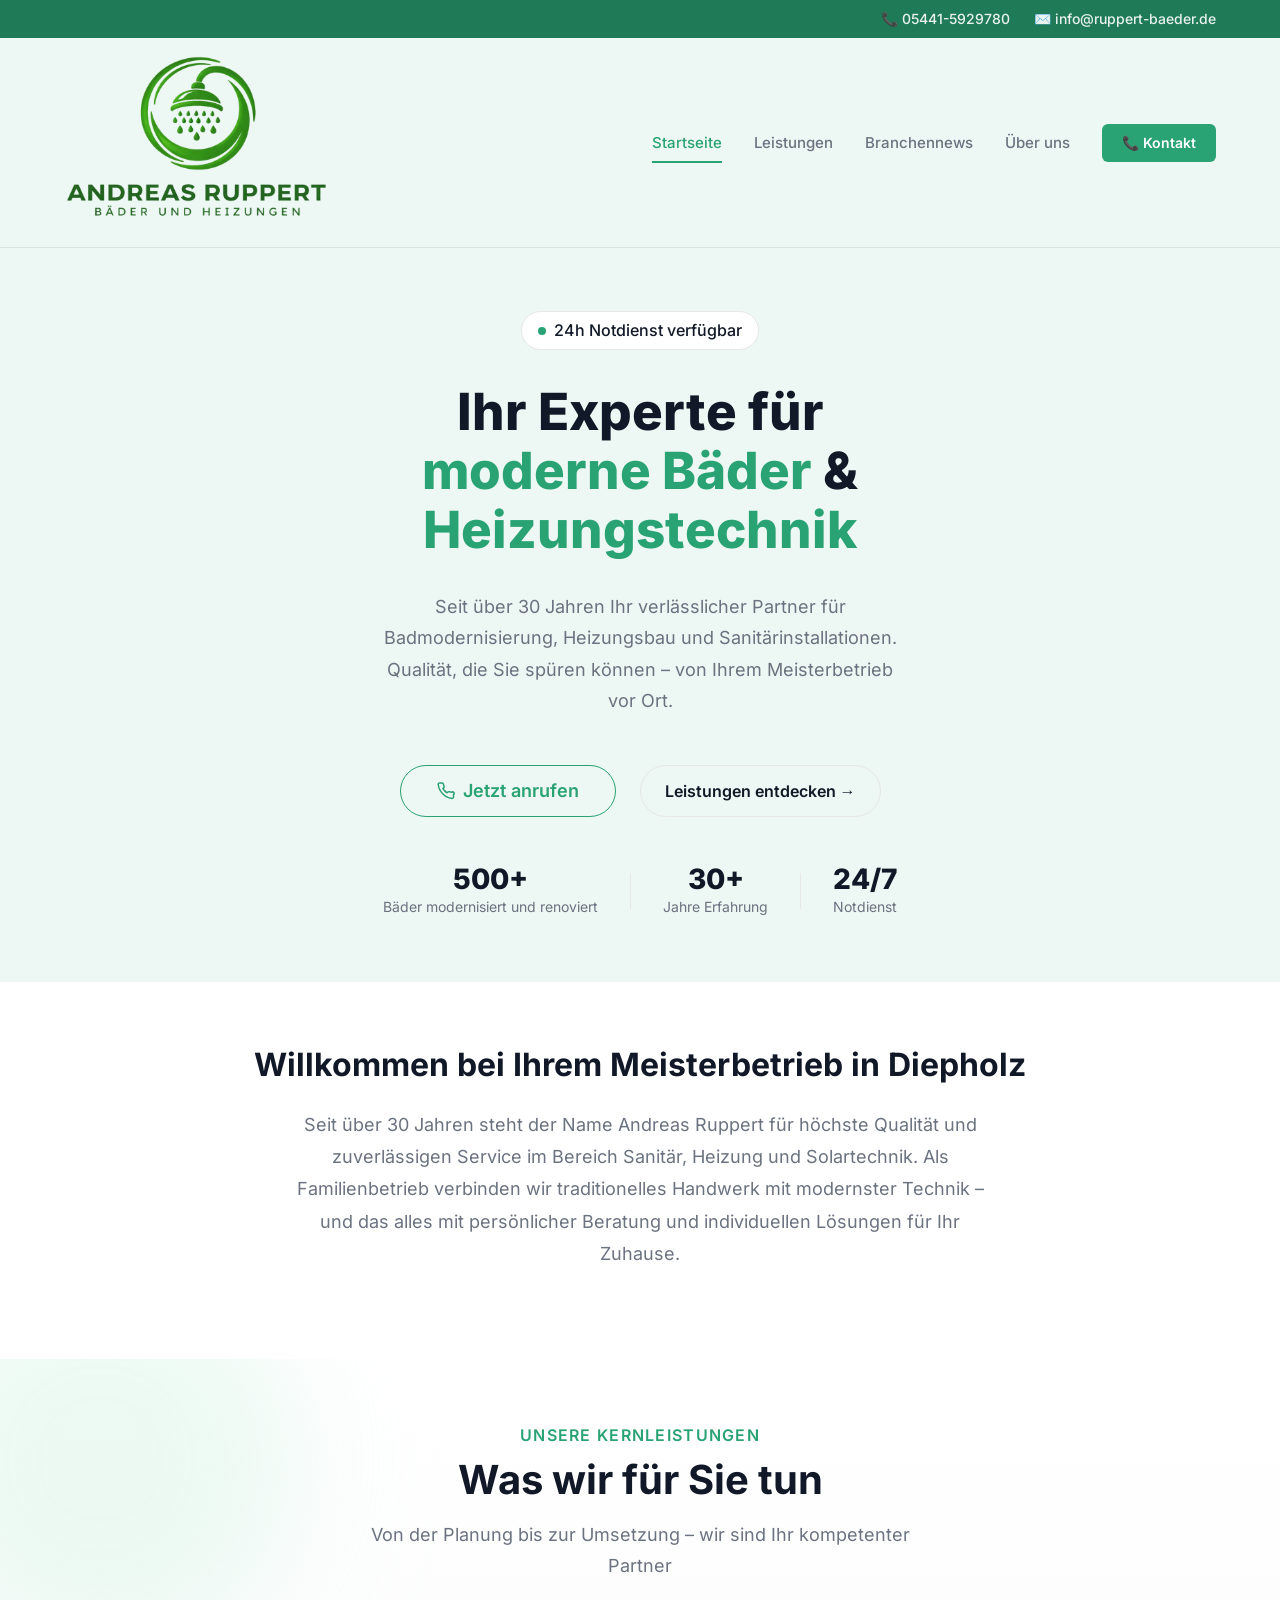
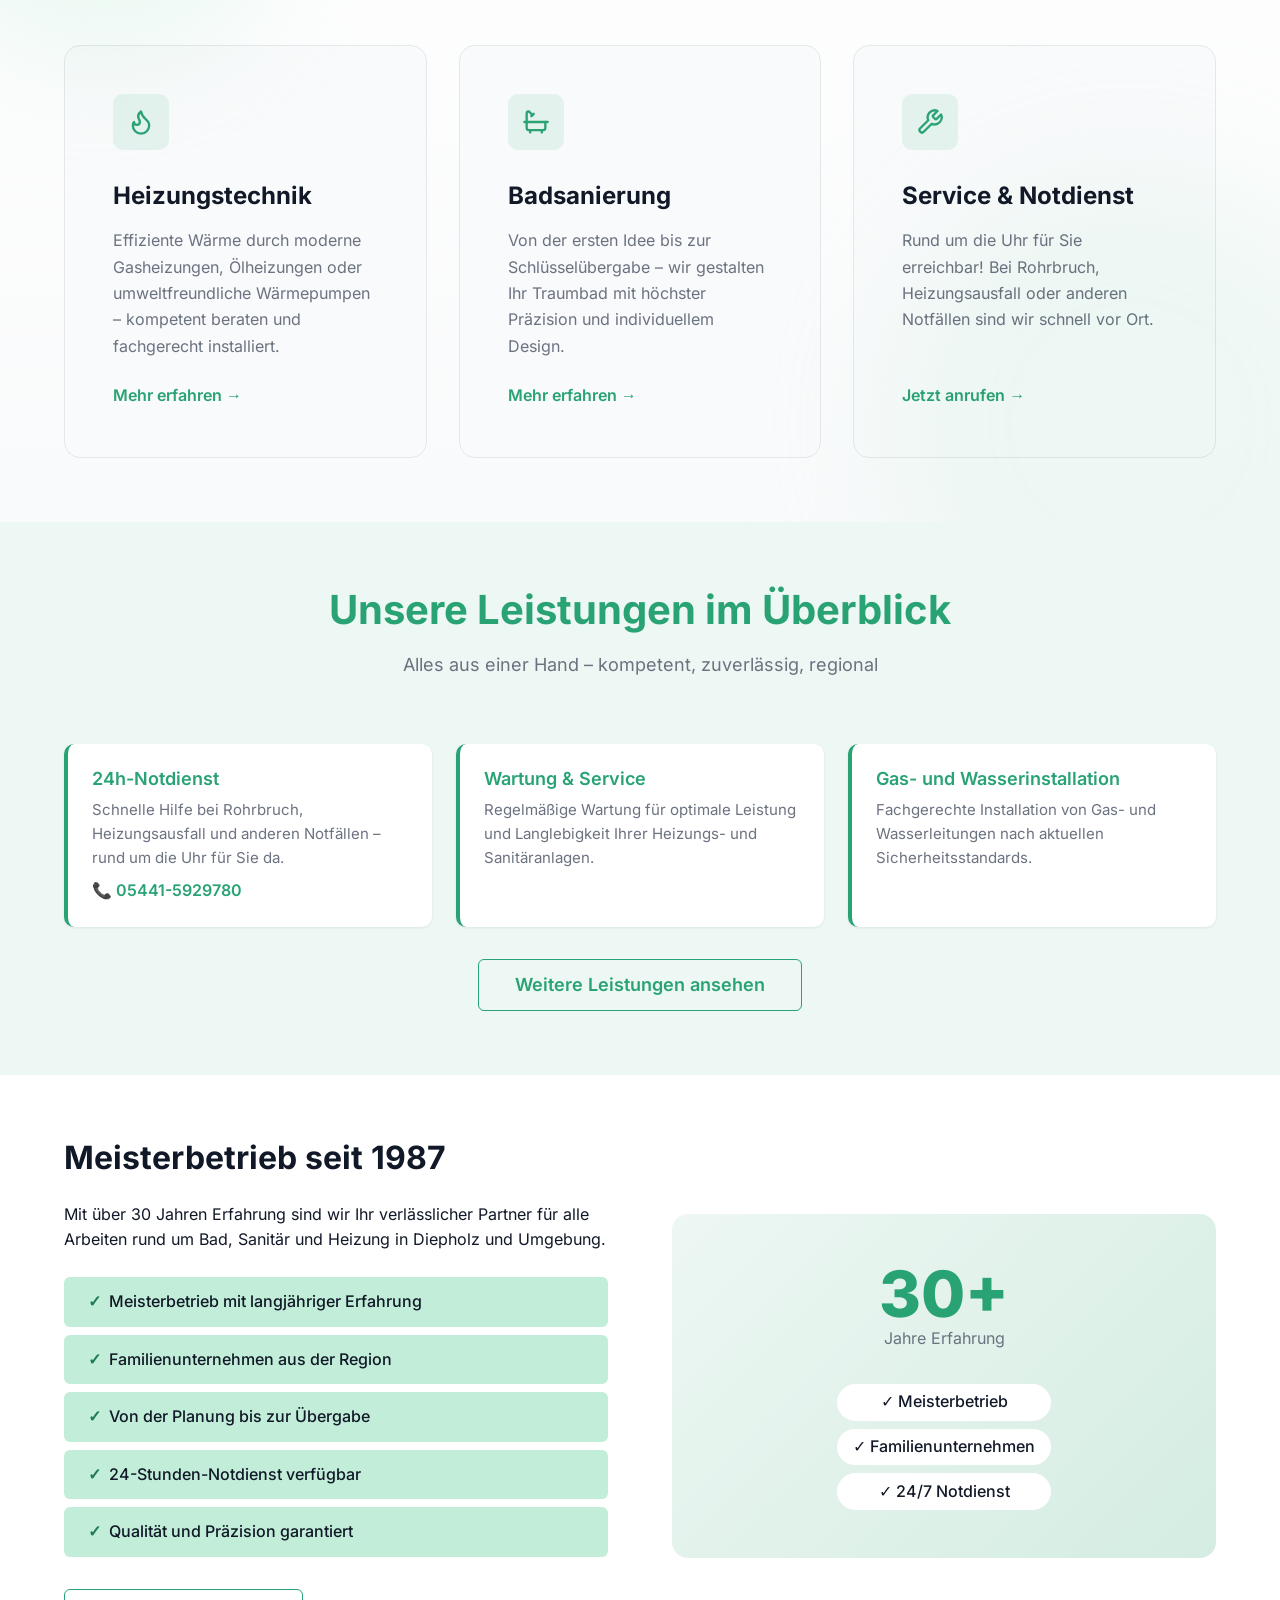
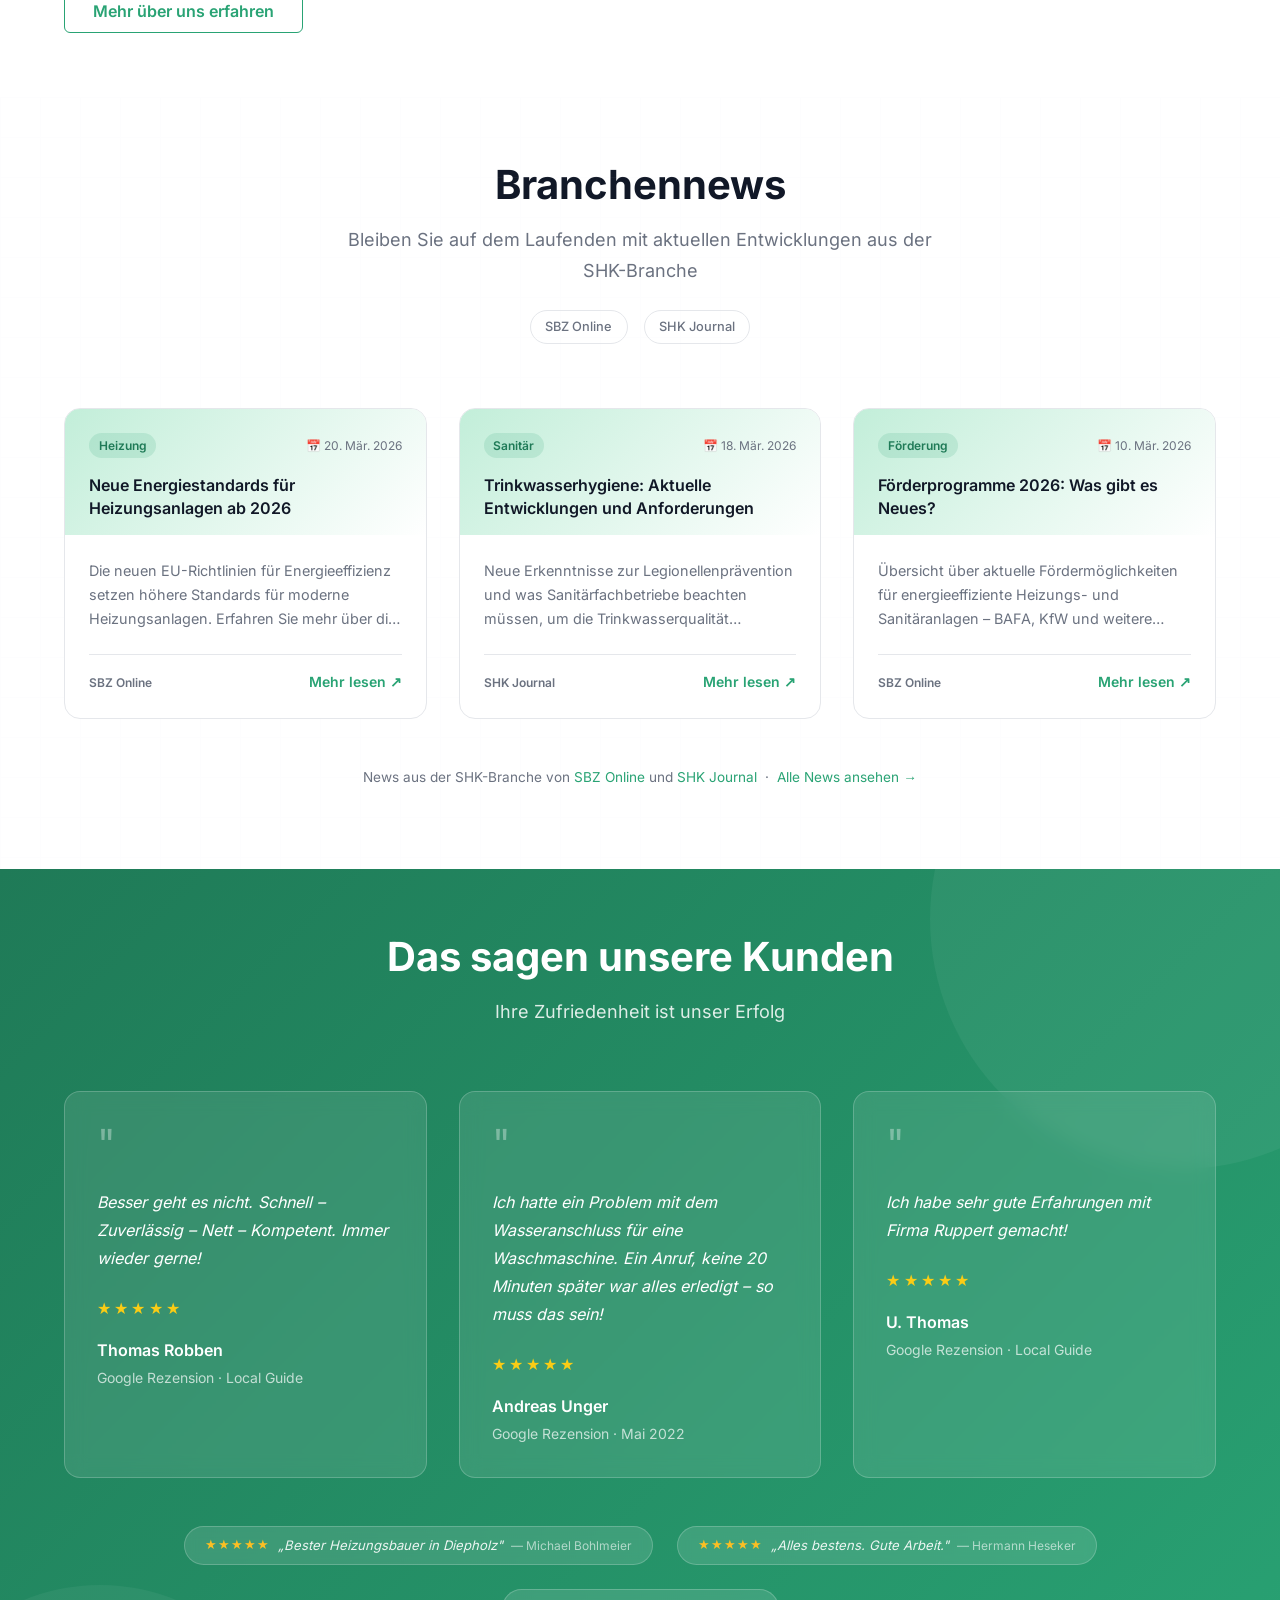
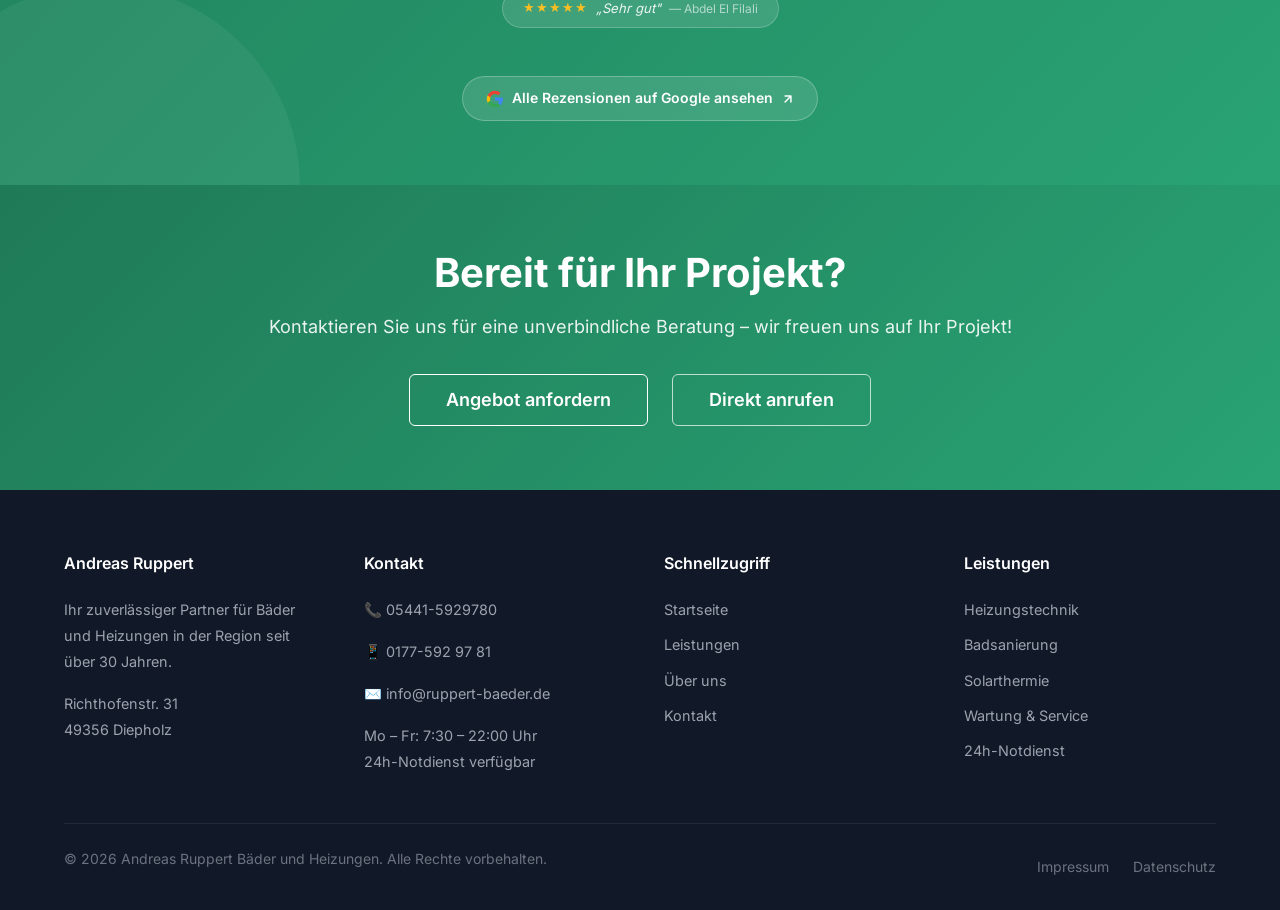
==== commit 14cfece6: "update index.html minor changes in wording" ====
--- a/index.html
+++ b/index.html
@@ -7,6 +7,18 @@
     <link rel="shortcut icon" href="favicon.png">
     <meta name="description" content="Ihr Experte für Sanitär, Heizung &amp; Solartechnik in Diepholz. 24h-Notdienst ✓ Badsanierung ✓ Wärmepumpen ✓ Seit 1987">
     <title>Andreas Ruppert Bäder und Heizungen | Meisterbetrieb Diepholz</title>
+    <!-- Open Graph -->
+    <meta property="og:type"        content="website">
+    <meta property="og:site_name"   content="Andreas Ruppert Bäder und Heizungen">
+    <meta property="og:url"         content="https://www.ruppert-baeder.de/">
+    <meta property="og:title"       content="Andreas Ruppert Bäder und Heizungen | Meisterbetrieb Diepholz">
+    <meta property="og:description" content="Ihr Experte für Sanitär, Heizung &amp; Solartechnik in Diepholz. 24h-Notdienst ✓ Badsanierung ✓ Wärmepumpen ✓ Seit 1987">
+    <meta property="og:image"       content="https://www.ruppert-baeder.de/images/Logo.png">
+    <!-- Twitter Card -->
+    <meta name="twitter:card"        content="summary">
+    <meta name="twitter:title"       content="Andreas Ruppert Bäder und Heizungen | Meisterbetrieb Diepholz">
+    <meta name="twitter:description" content="Ihr Experte für Sanitär, Heizung &amp; Solartechnik in Diepholz. 24h-Notdienst ✓ Badsanierung ✓ Wärmepumpen ✓ Seit 1987">
+    <meta name="twitter:image"       content="https://www.ruppert-baeder.de/images/Logo.png">
 
 
 <link rel="stylesheet" href="css/styles.css">
@@ -62,7 +74,7 @@
                     <div class="hero-stats">
                         <div class="hero-stat">
                             <div class="hero-stat-value">500+</div>
-                            <div class="hero-stat-label">Bäder renoviert</div>
+                            <div class="hero-stat-label">Bäder modernisiert und renoviert  </div>
                         </div>
                         <div class="hero-stat-divider"></div>
                         <div class="hero-stat">
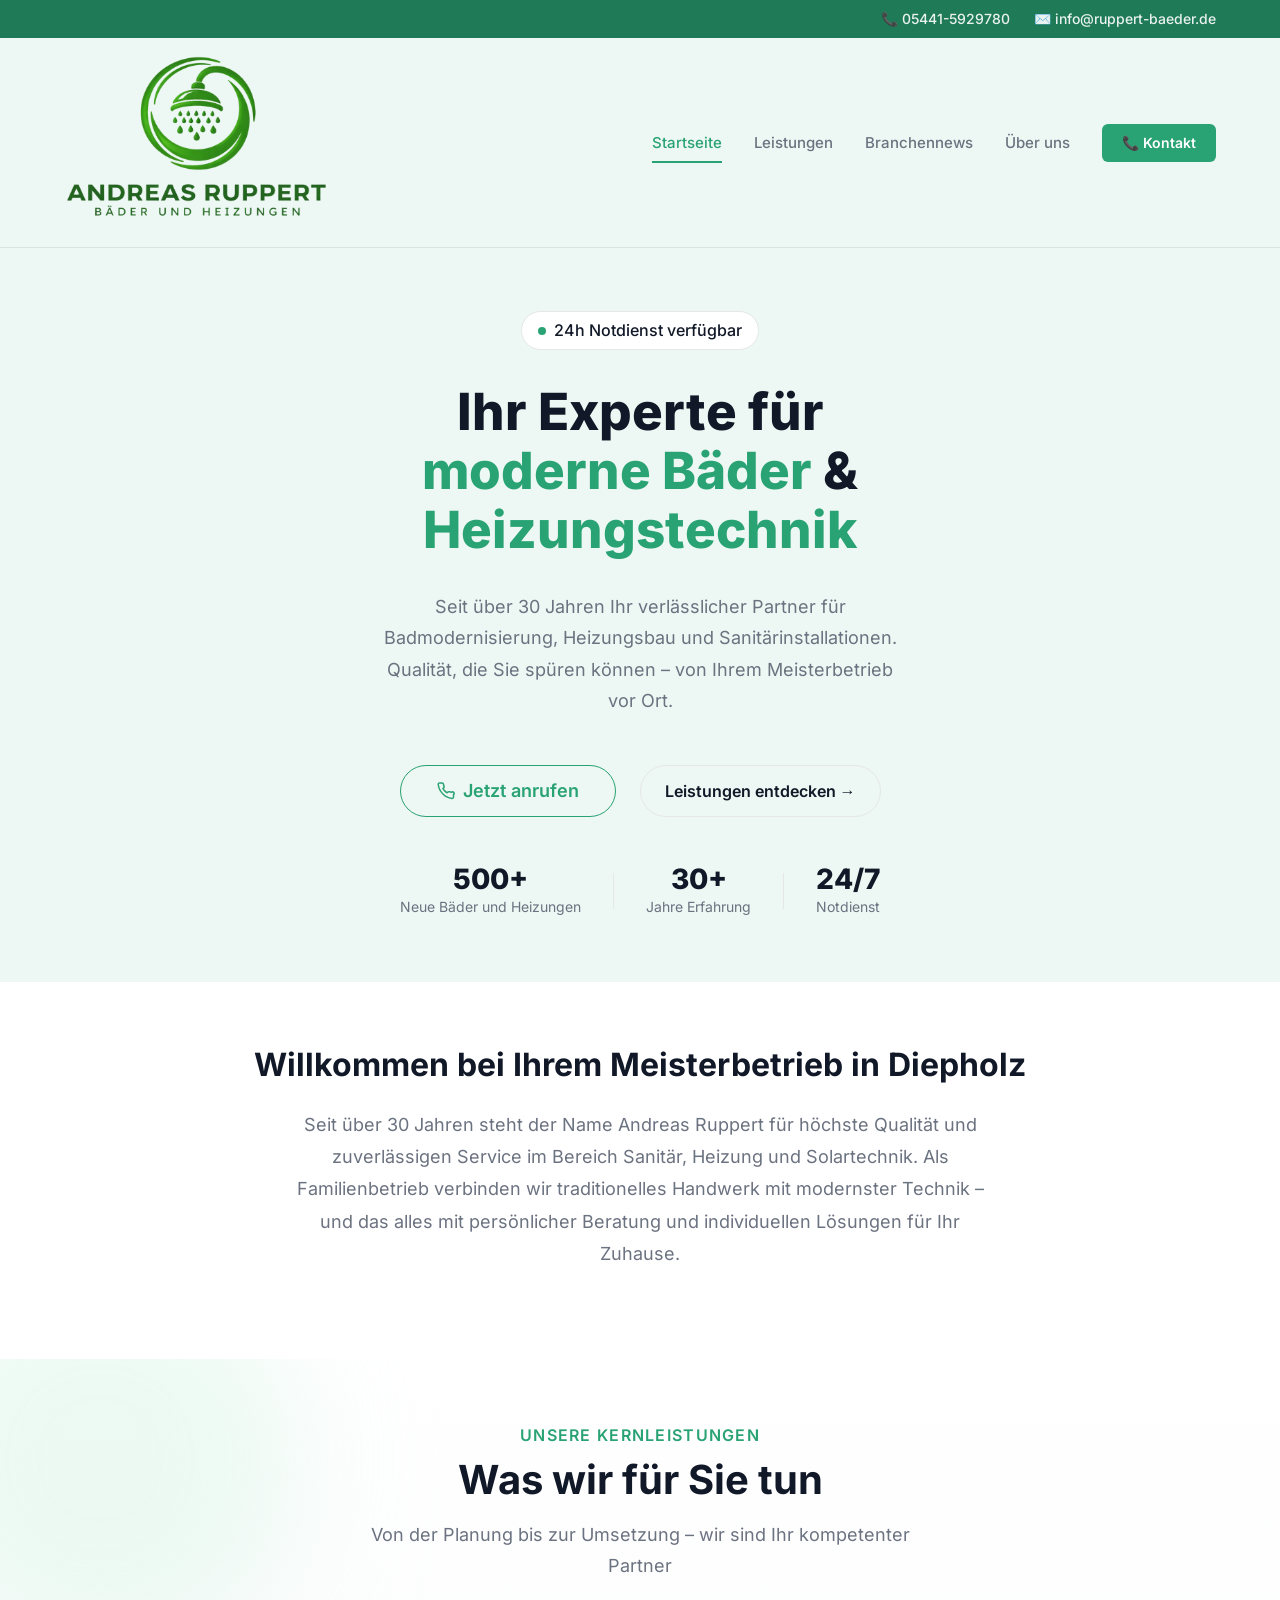
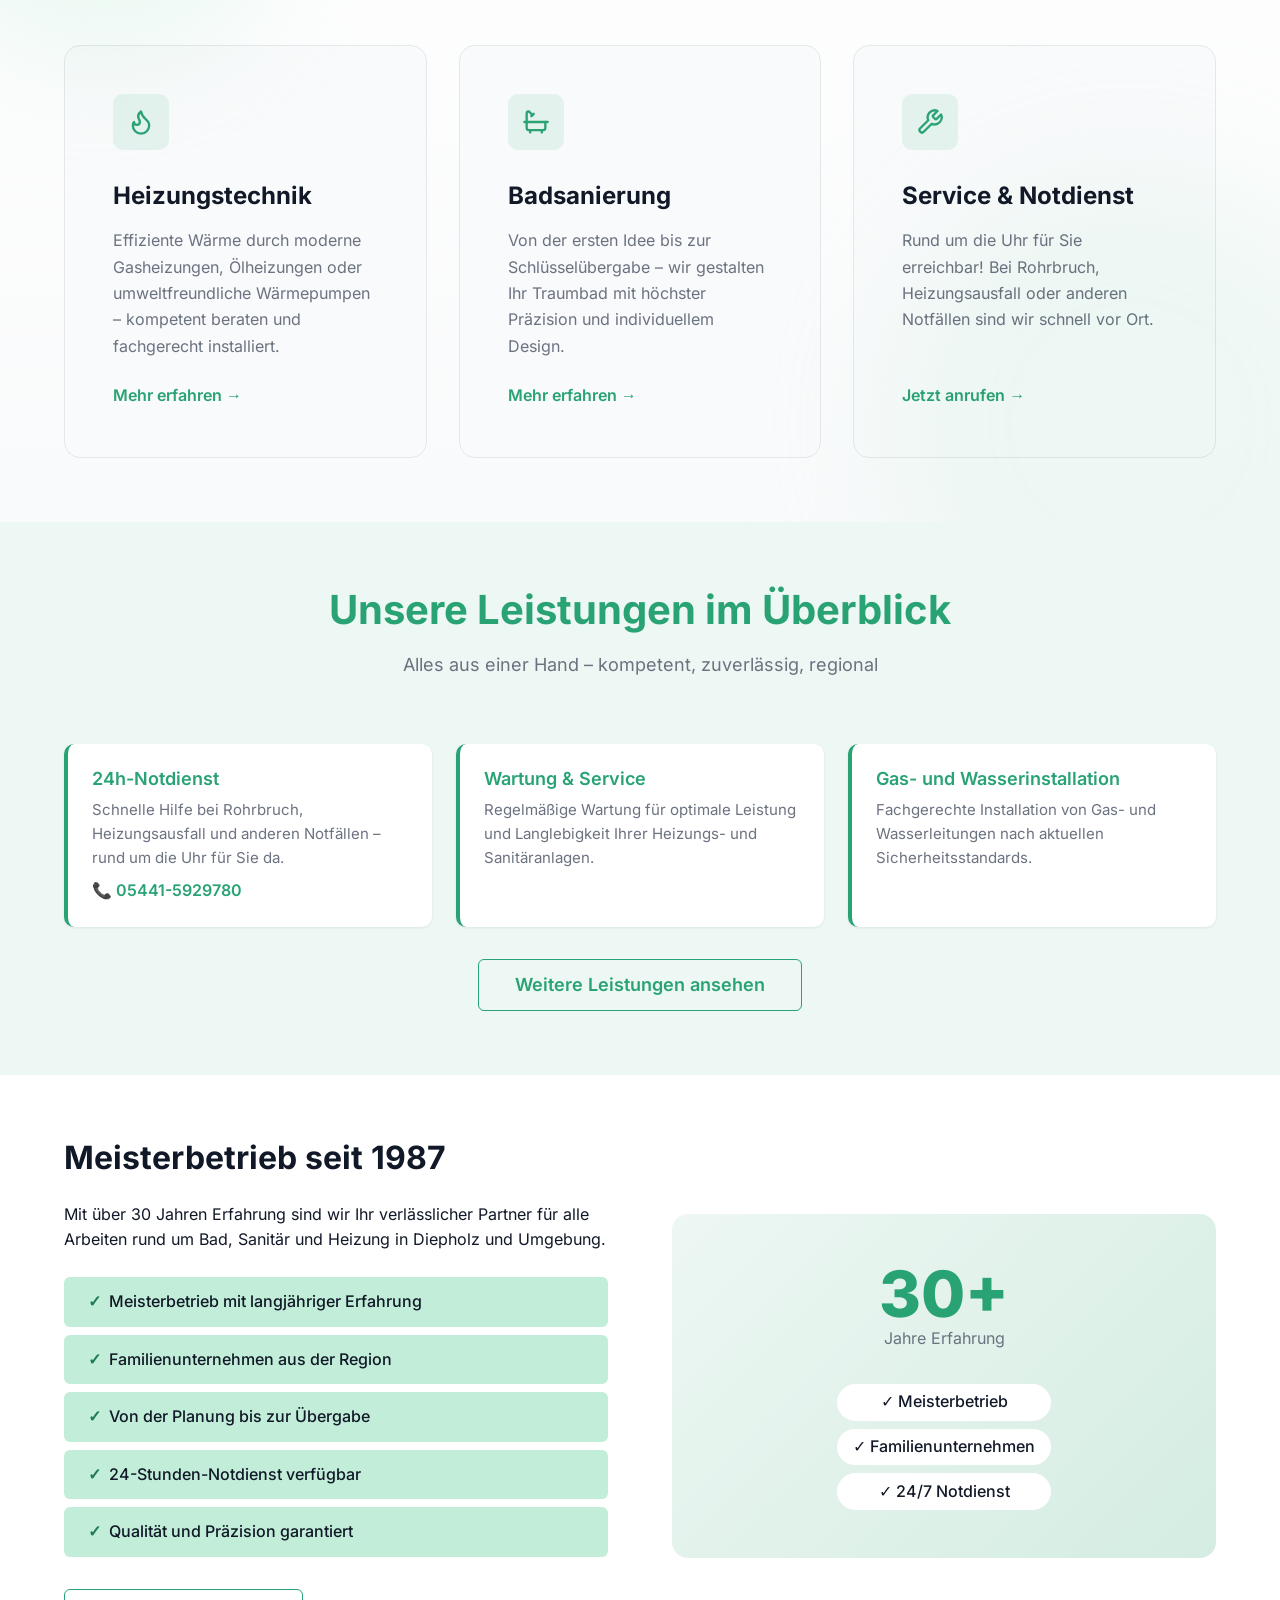
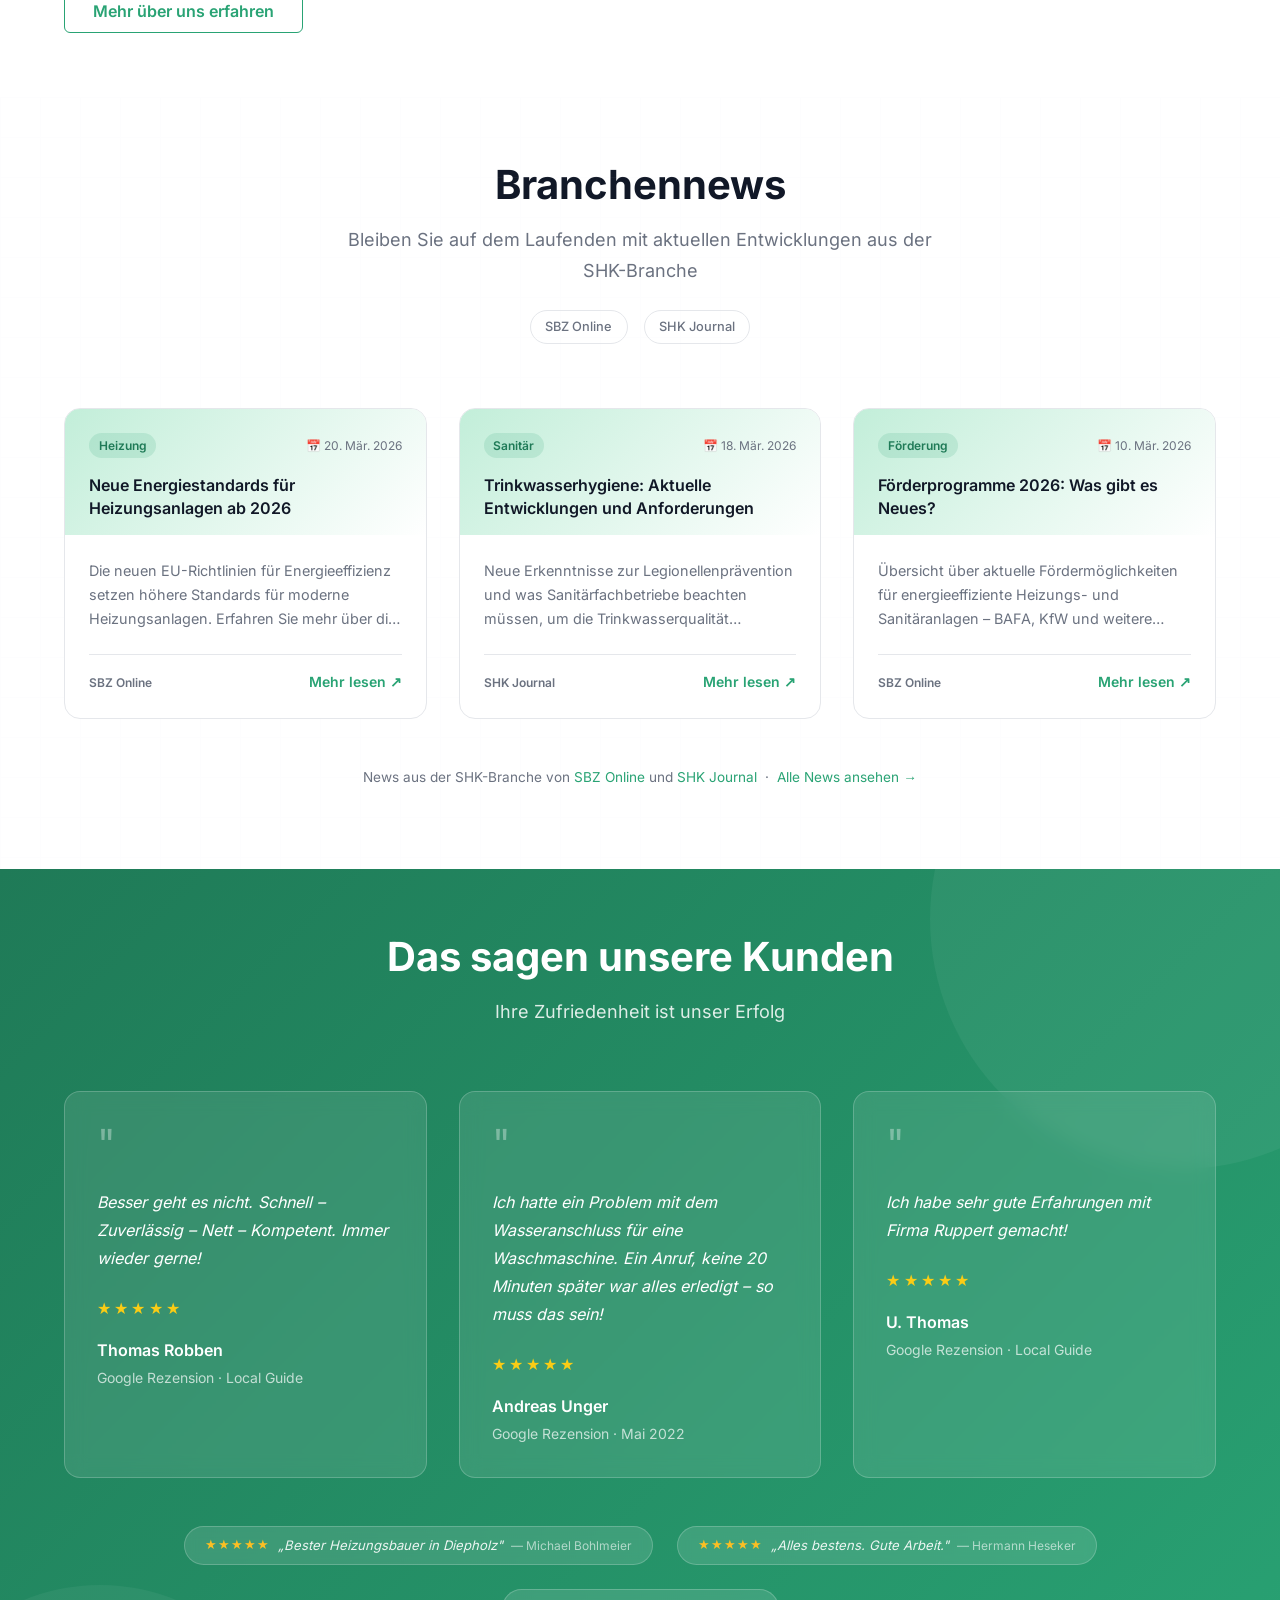
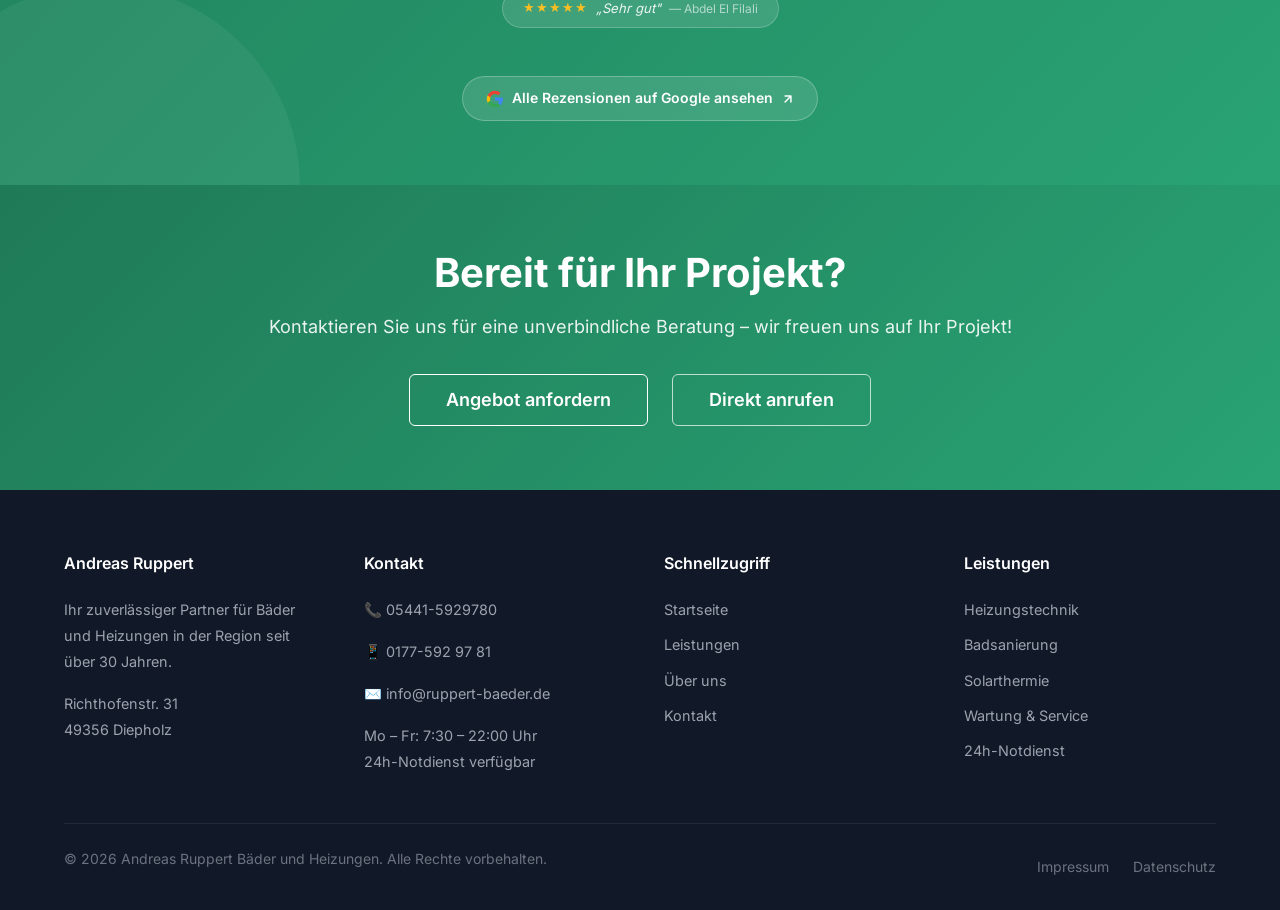
==== commit b431ba48: "Update index minor changes in wording" ====
--- a/index.html
+++ b/index.html
@@ -74,7 +74,7 @@
                     <div class="hero-stats">
                         <div class="hero-stat">
                             <div class="hero-stat-value">500+</div>
-                            <div class="hero-stat-label">Bäder modernisiert und renoviert  </div>
+                            <div class="hero-stat-label">Neue Bäder und Heizungen</div>
                         </div>
                         <div class="hero-stat-divider"></div>
                         <div class="hero-stat">
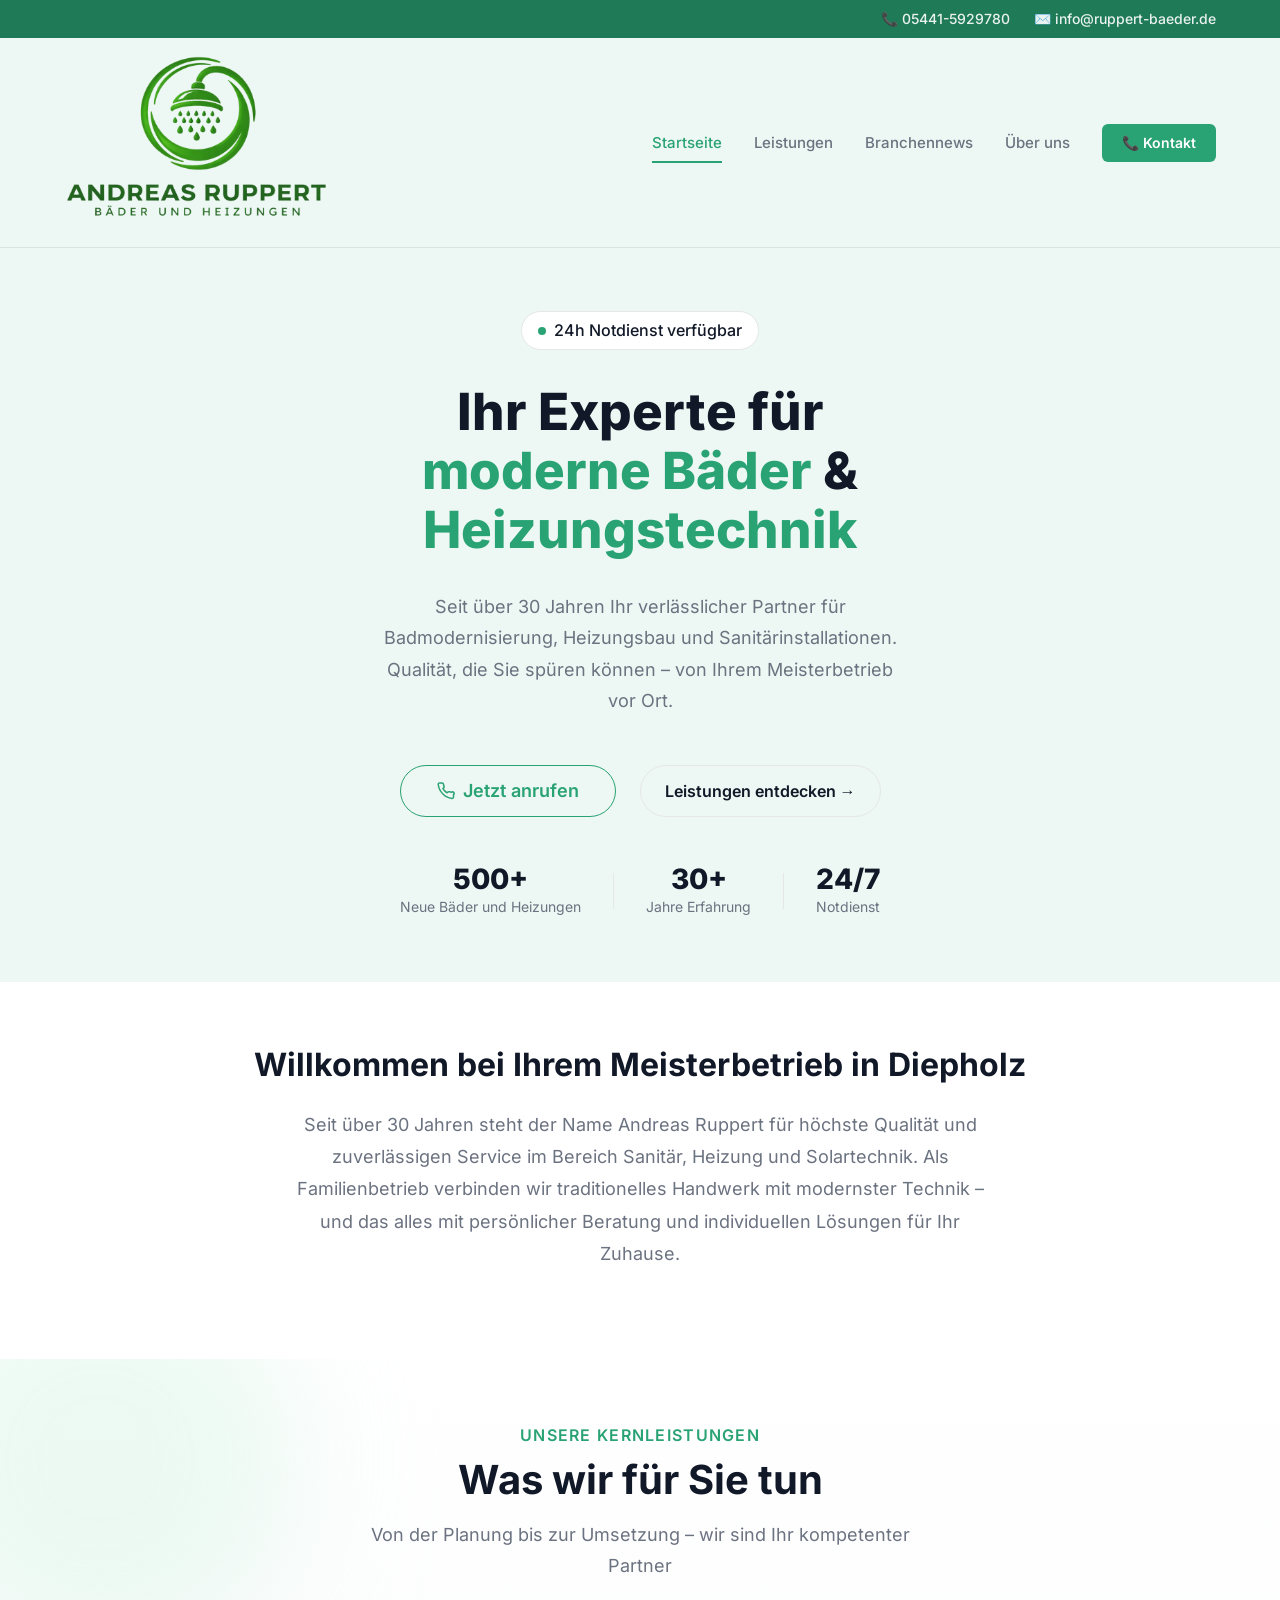
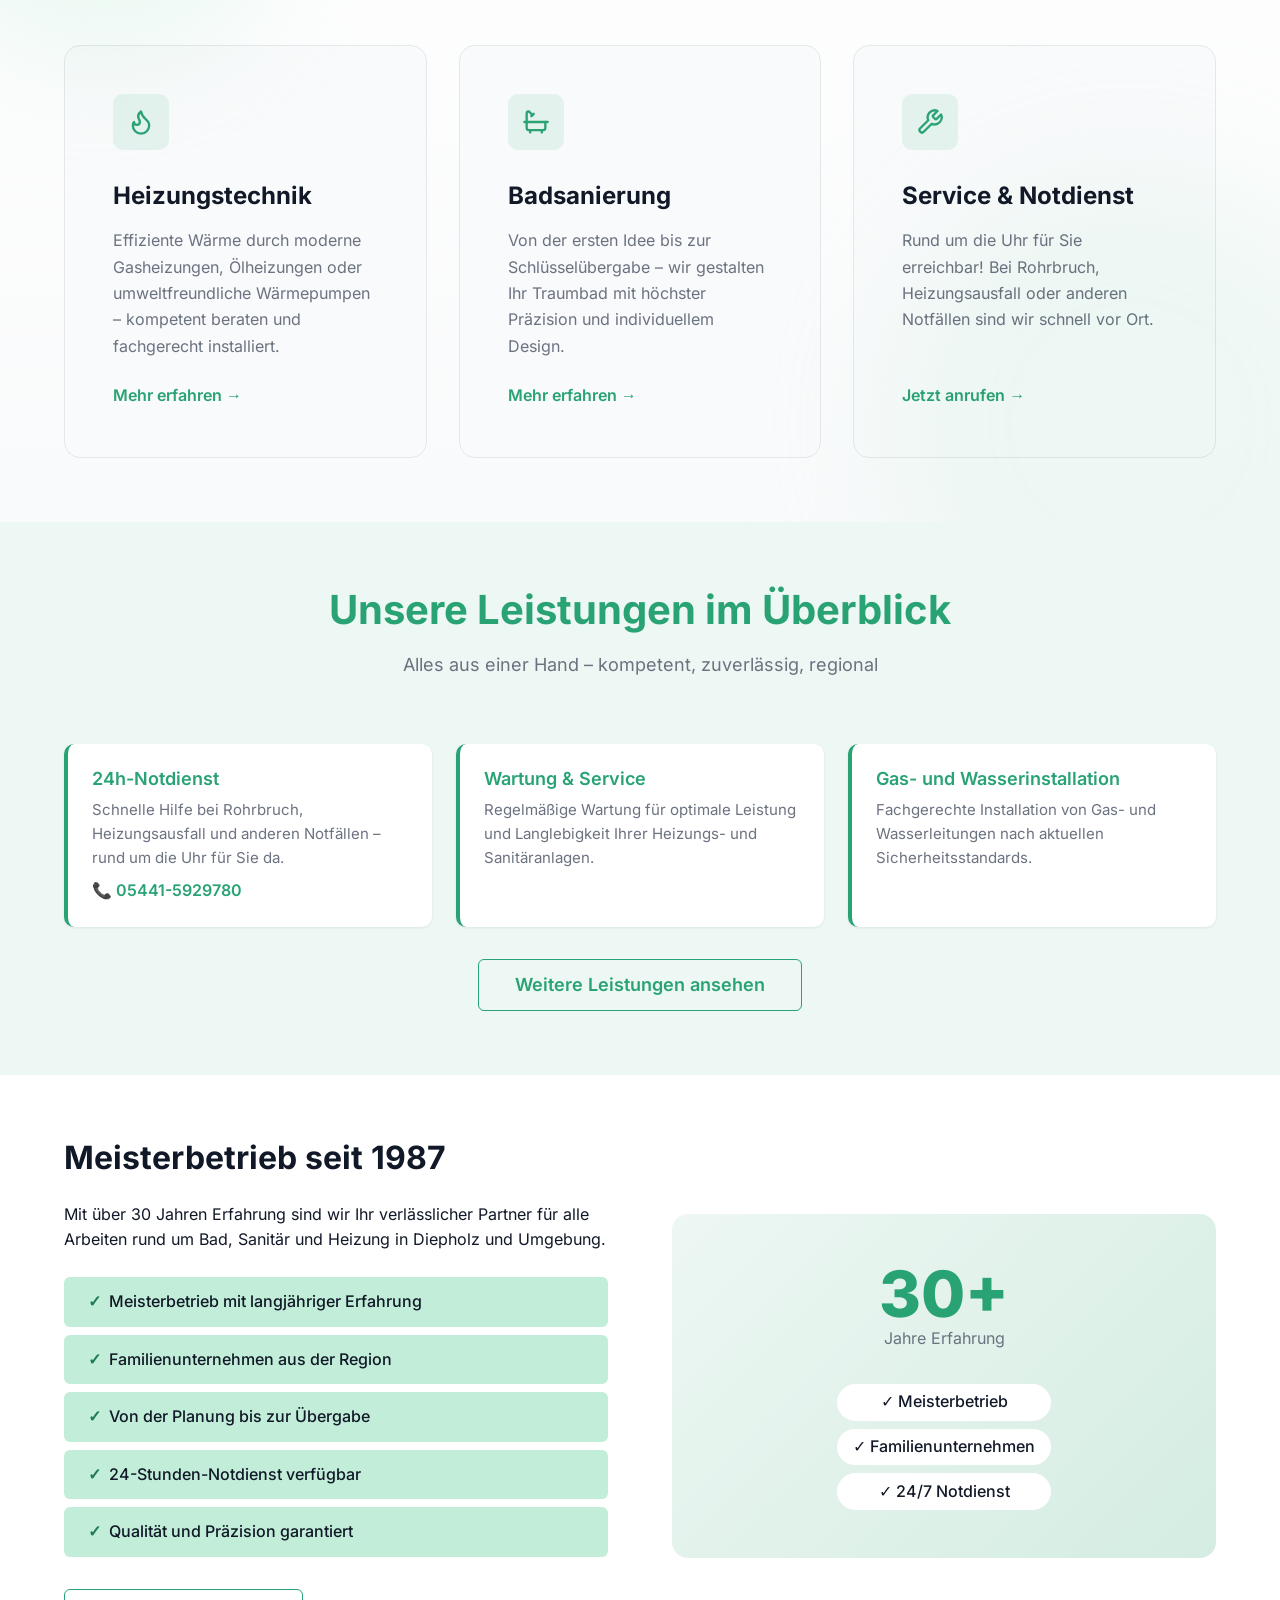
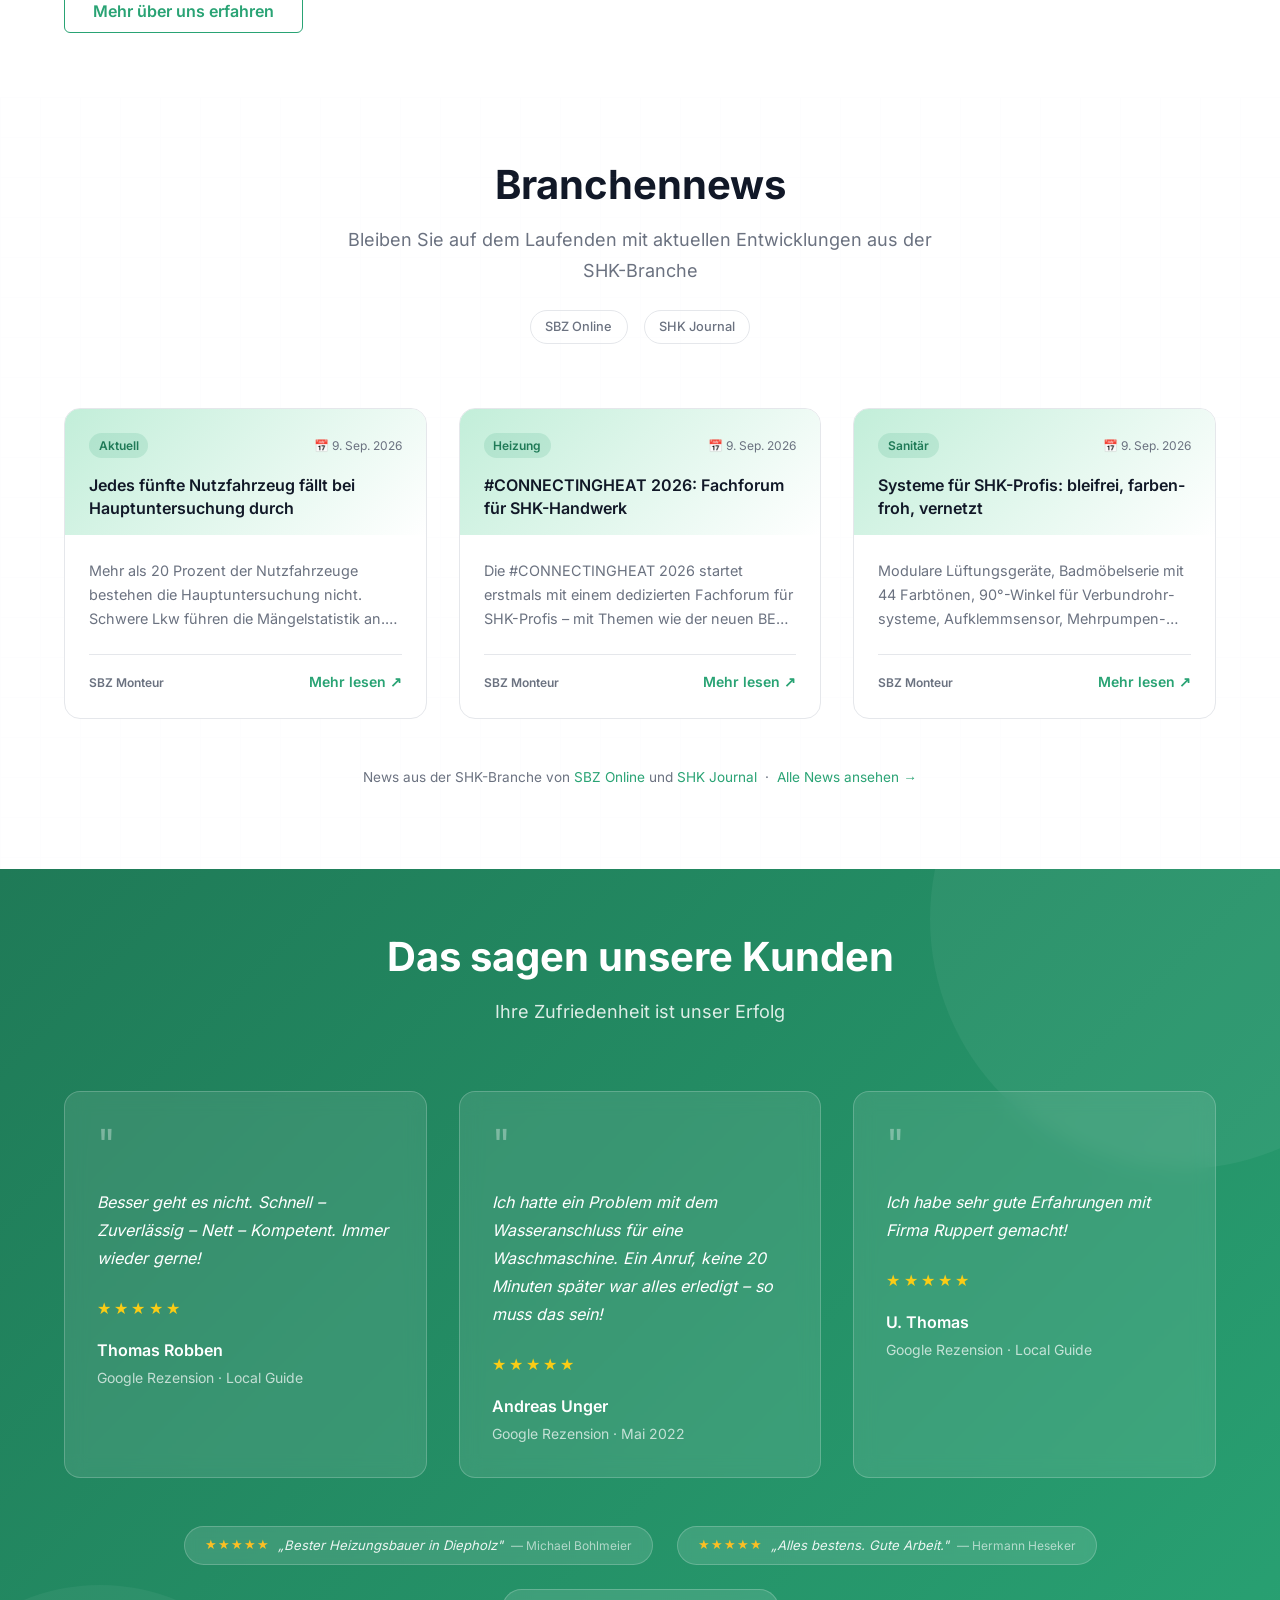
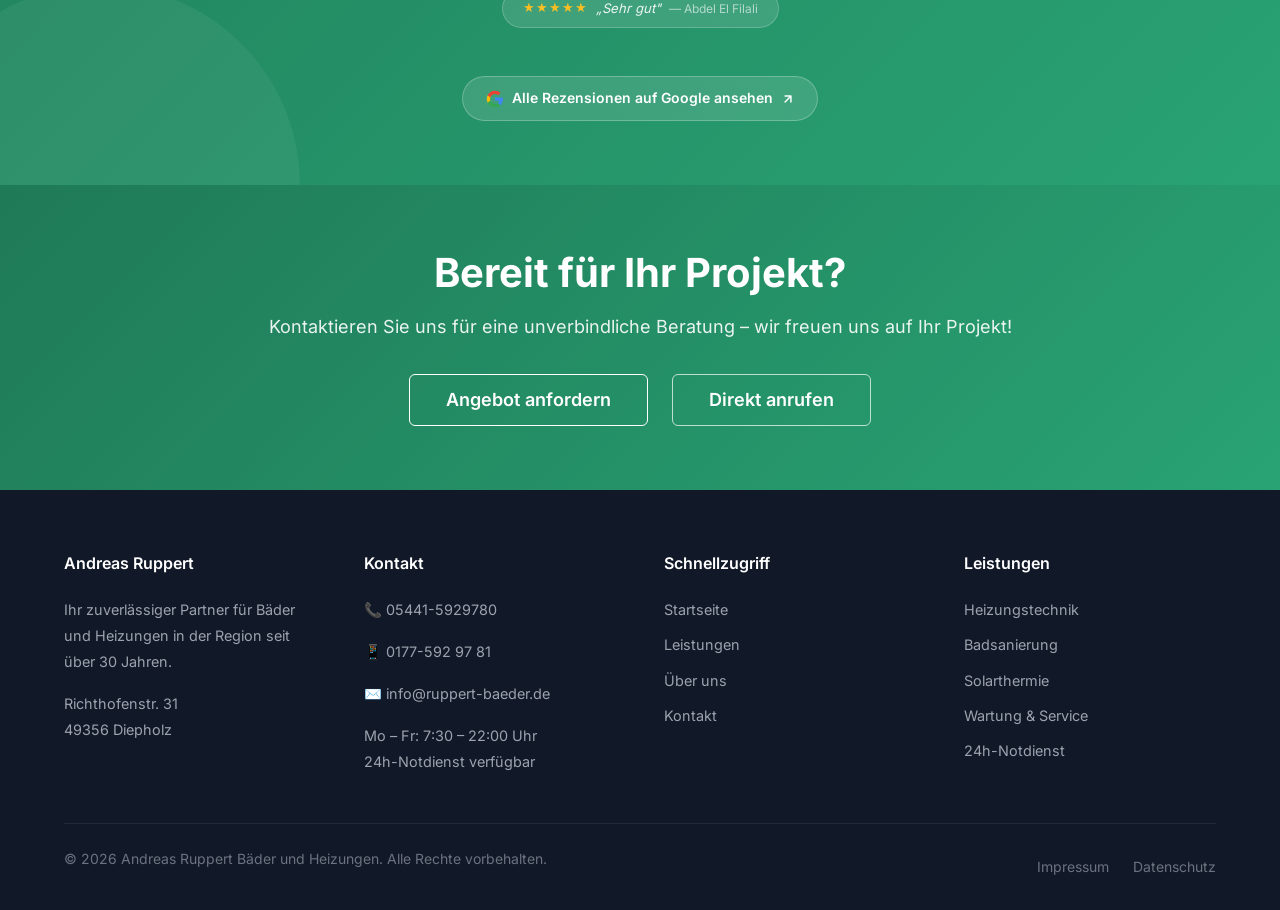
==== commit 5320a597: "Dynamize homepage news, let cron updates trigger real deploys - Remove [skip ci] from update-news.ym" ====
--- a/index.html
+++ b/index.html
@@ -5,6 +5,8 @@
     <meta name="viewport" content="width=device-width, initial-scale=1.0">
     <link rel="icon" type="image/png" href="favicon.png">
     <link rel="shortcut icon" href="favicon.png">
+    <link rel="canonical" href="https://www.ruppert-baeder.de/">
+    <link rel="preload" as="font" type="font/woff2" href="fonts/inter.woff2" crossorigin>
     <meta name="description" content="Ihr Experte für Sanitär, Heizung &amp; Solartechnik in Diepholz. 24h-Notdienst ✓ Badsanierung ✓ Wärmepumpen ✓ Seit 1987">
     <title>Andreas Ruppert Bäder und Heizungen | Meisterbetrieb Diepholz</title>
     <!-- Open Graph -->
@@ -19,7 +21,31 @@
     <meta name="twitter:title"       content="Andreas Ruppert Bäder und Heizungen | Meisterbetrieb Diepholz">
     <meta name="twitter:description" content="Ihr Experte für Sanitär, Heizung &amp; Solartechnik in Diepholz. 24h-Notdienst ✓ Badsanierung ✓ Wärmepumpen ✓ Seit 1987">
     <meta name="twitter:image"       content="https://www.ruppert-baeder.de/images/Logo.png">
-
+    <script type="application/ld+json">
+    {
+        "@context": "https://schema.org",
+        "@type": "HomeAndConstructionBusiness",
+        "name": "Andreas Ruppert Bäder und Heizungen",
+        "image": "https://www.ruppert-baeder.de/images/Logo.png",
+        "url": "https://www.ruppert-baeder.de/",
+        "telephone": "+49-5441-5929780",
+        "email": "info@ruppert-baeder.de",
+        "address": {
+            "@type": "PostalAddress",
+            "streetAddress": "Richthofenstr. 31",
+            "postalCode": "49356",
+            "addressLocality": "Diepholz",
+            "addressCountry": "DE"
+        },
+        "openingHoursSpecification": {
+            "@type": "OpeningHoursSpecification",
+            "dayOfWeek": ["Monday", "Tuesday", "Wednesday", "Thursday", "Friday"],
+            "opens": "07:30",
+            "closes": "22:00"
+        },
+        "priceRange": "$$"
+    }
+    </script>
 
 <link rel="stylesheet" href="css/styles.css">
 </head>
@@ -209,55 +235,8 @@
                     <a href="https://www.shk-journal.de" target="_blank" rel="noopener noreferrer" class="source-badge">SHK Journal</a>
                 </div>
             </div>
-            <div class="news-grid">
-                <div class="news-card">
-                    <div class="news-card-header">
-                        <div class="news-card-meta">
-                            <span class="news-badge">Heizung</span>
-                            <span class="news-date">📅 20. Mär. 2026</span>
-                        </div>
-                        <h3>Neue Energiestandards für Heizungsanlagen ab 2026</h3>
-                    </div>
-                    <div class="news-card-body">
-                        <p class="news-excerpt">Die neuen EU-Richtlinien für Energieeffizienz setzen höhere Standards für moderne Heizungsanlagen. Erfahren Sie mehr über die Anforderungen und was das für Hausbesitzer bedeutet.</p>
-                        <div class="news-card-footer">
-                            <span class="news-source">SBZ Online</span>
-                            <a href="https://www.sbz-online.de" target="_blank" rel="noopener noreferrer" class="news-link">Mehr lesen ↗</a>
-                        </div>
-                    </div>
-                </div>
-                <div class="news-card">
-                    <div class="news-card-header">
-                        <div class="news-card-meta">
-                            <span class="news-badge">Sanitär</span>
-                            <span class="news-date">📅 18. Mär. 2026</span>
-                        </div>
-                        <h3>Trinkwasserhygiene: Aktuelle Entwicklungen und Anforderungen</h3>
-                    </div>
-                    <div class="news-card-body">
-                        <p class="news-excerpt">Neue Erkenntnisse zur Legionellenprävention und was Sanitärfachbetriebe beachten müssen, um die Trinkwasserqualität langfristig zu sichern.</p>
-                        <div class="news-card-footer">
-                            <span class="news-source">SHK Journal</span>
-                            <a href="https://www.shk-journal.de" target="_blank" rel="noopener noreferrer" class="news-link">Mehr lesen ↗</a>
-                        </div>
-                    </div>
-                </div>
-                <div class="news-card">
-                    <div class="news-card-header">
-                        <div class="news-card-meta">
-                            <span class="news-badge">Förderung</span>
-                            <span class="news-date">📅 10. Mär. 2026</span>
-                        </div>
-                        <h3>Förderprogramme 2026: Was gibt es Neues?</h3>
-                    </div>
-                    <div class="news-card-body">
-                        <p class="news-excerpt">Übersicht über aktuelle Fördermöglichkeiten für energieeffiziente Heizungs- und Sanitäranlagen – BAFA, KfW und weitere Programme im Überblick.</p>
-                        <div class="news-card-footer">
-                            <span class="news-source">SBZ Online</span>
-                            <a href="https://www.sbz-online.de" target="_blank" rel="noopener noreferrer" class="news-link">Mehr lesen ↗</a>
-                        </div>
-                    </div>
-                </div>
+            <div class="news-grid" id="homeNewsGrid">
+                <!-- wird per JS aus news.json befüllt -->
             </div>
             <div class="news-footer-note">
                 <p>News aus der SHK-Branche von <a href="https://www.sbz-online.de" target="_blank" rel="noopener noreferrer">SBZ Online</a> und <a href="https://www.shk-journal.de" target="_blank" rel="noopener noreferrer">SHK Journal</a> &nbsp;·&nbsp; <a href="branchennews.html">Alle News ansehen →</a></p>
@@ -395,5 +374,50 @@
     </footer>
 
     <script src="js/script.js"></script>
+    <script>
+    (function () {
+        // Zeigt die 3 neuesten Artikel aus news.json (gleiche Quelle wie branchennews.html)
+        const grid = document.getElementById('homeNewsGrid');
+
+        function escHtml(str) {
+            return String(str ?? '')
+                .replace(/&/g, '&amp;')
+                .replace(/</g, '&lt;')
+                .replace(/>/g, '&gt;')
+                .replace(/"/g, '&quot;');
+        }
+
+        function cardHTML(a) {
+            return `
+            <div class="news-card">
+                <div class="news-card-header">
+                    <div class="news-card-meta">
+                        <span class="news-badge">${escHtml(a.category)}</span>
+                        <span class="news-date">📅 ${escHtml(a.dateStr)}</span>
+                    </div>
+                    <h3>${escHtml(a.title)}</h3>
+                </div>
+                <div class="news-card-body">
+                    <p class="news-excerpt">${escHtml(a.excerpt)}</p>
+                    <div class="news-card-footer">
+                        <span class="news-source">${escHtml(a.source)}</span>
+                        <a href="${escHtml(a.link)}" target="_blank" rel="noopener noreferrer" class="news-link">Mehr lesen ↗</a>
+                    </div>
+                </div>
+            </div>`;
+        }
+
+        fetch('news.json')
+            .then(r => r.ok ? r.json() : Promise.reject('HTTP ' + r.status))
+            .then(data => {
+                const articles = (data.articles || []).slice(0, 3);
+                if (!articles.length) return;
+                grid.innerHTML = articles.map(cardHTML).join('');
+            })
+            .catch(() => {
+                grid.innerHTML = '<div class="news-error"><p>News konnten nicht geladen werden. Besuchen Sie <a href="https://www.sbz-online.de" target="_blank" rel="noopener noreferrer">SBZ Online</a> oder <a href="https://www.shk-journal.de" target="_blank" rel="noopener noreferrer">SHK Journal</a> direkt.</p></div>';
+            });
+    })();
+    </script>
 </body>
 </html>
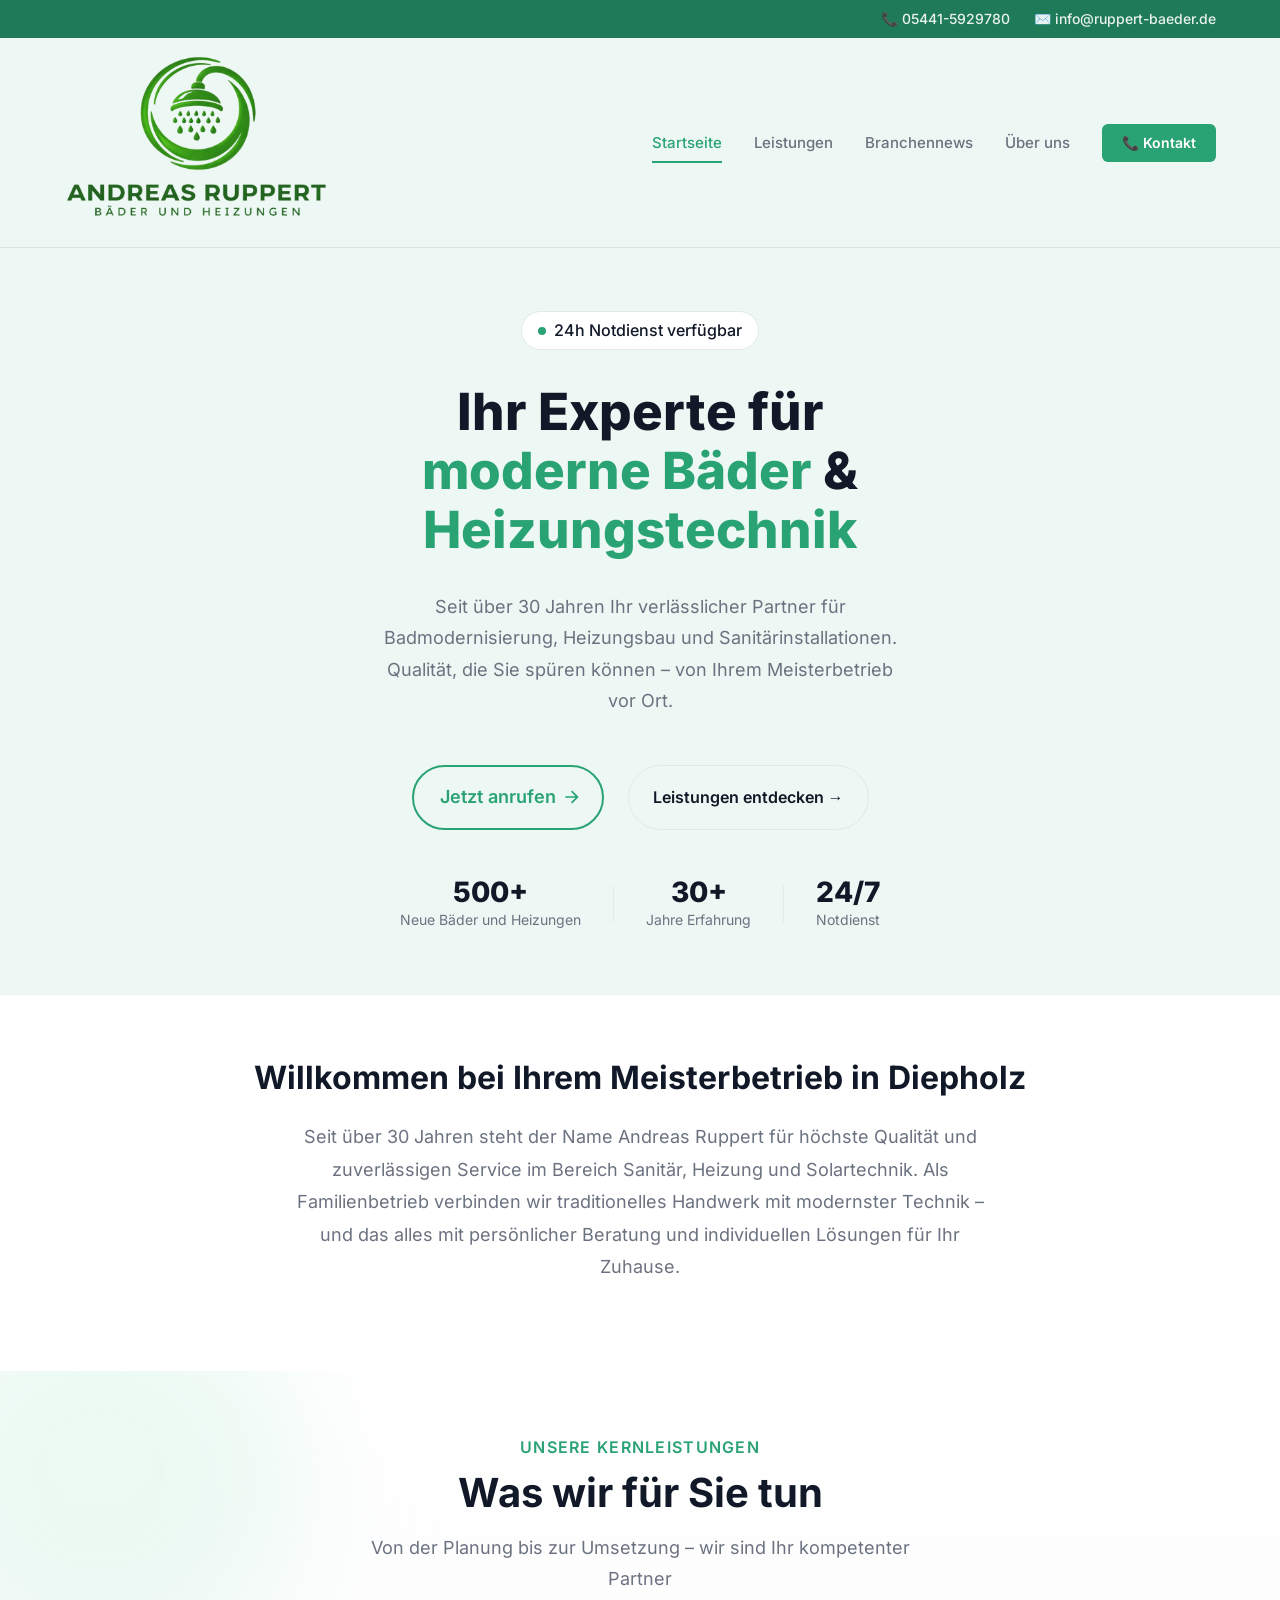
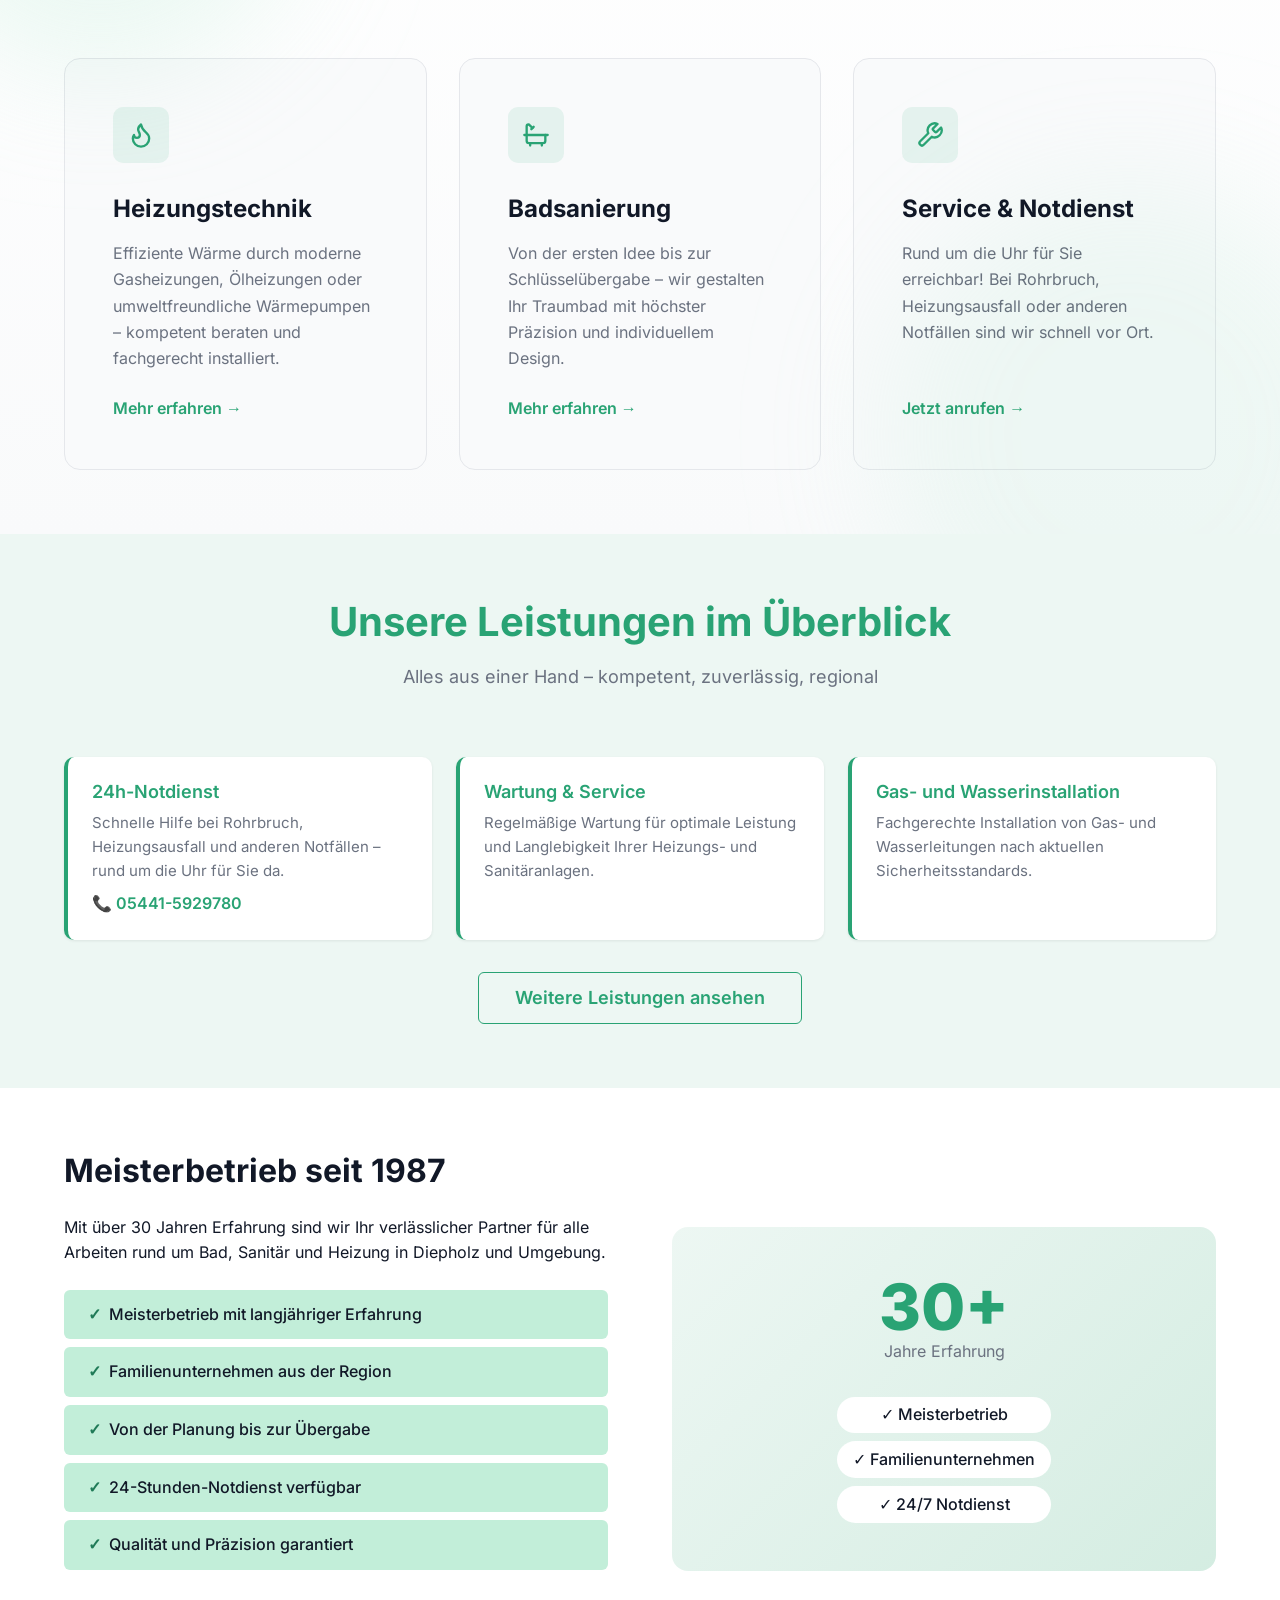
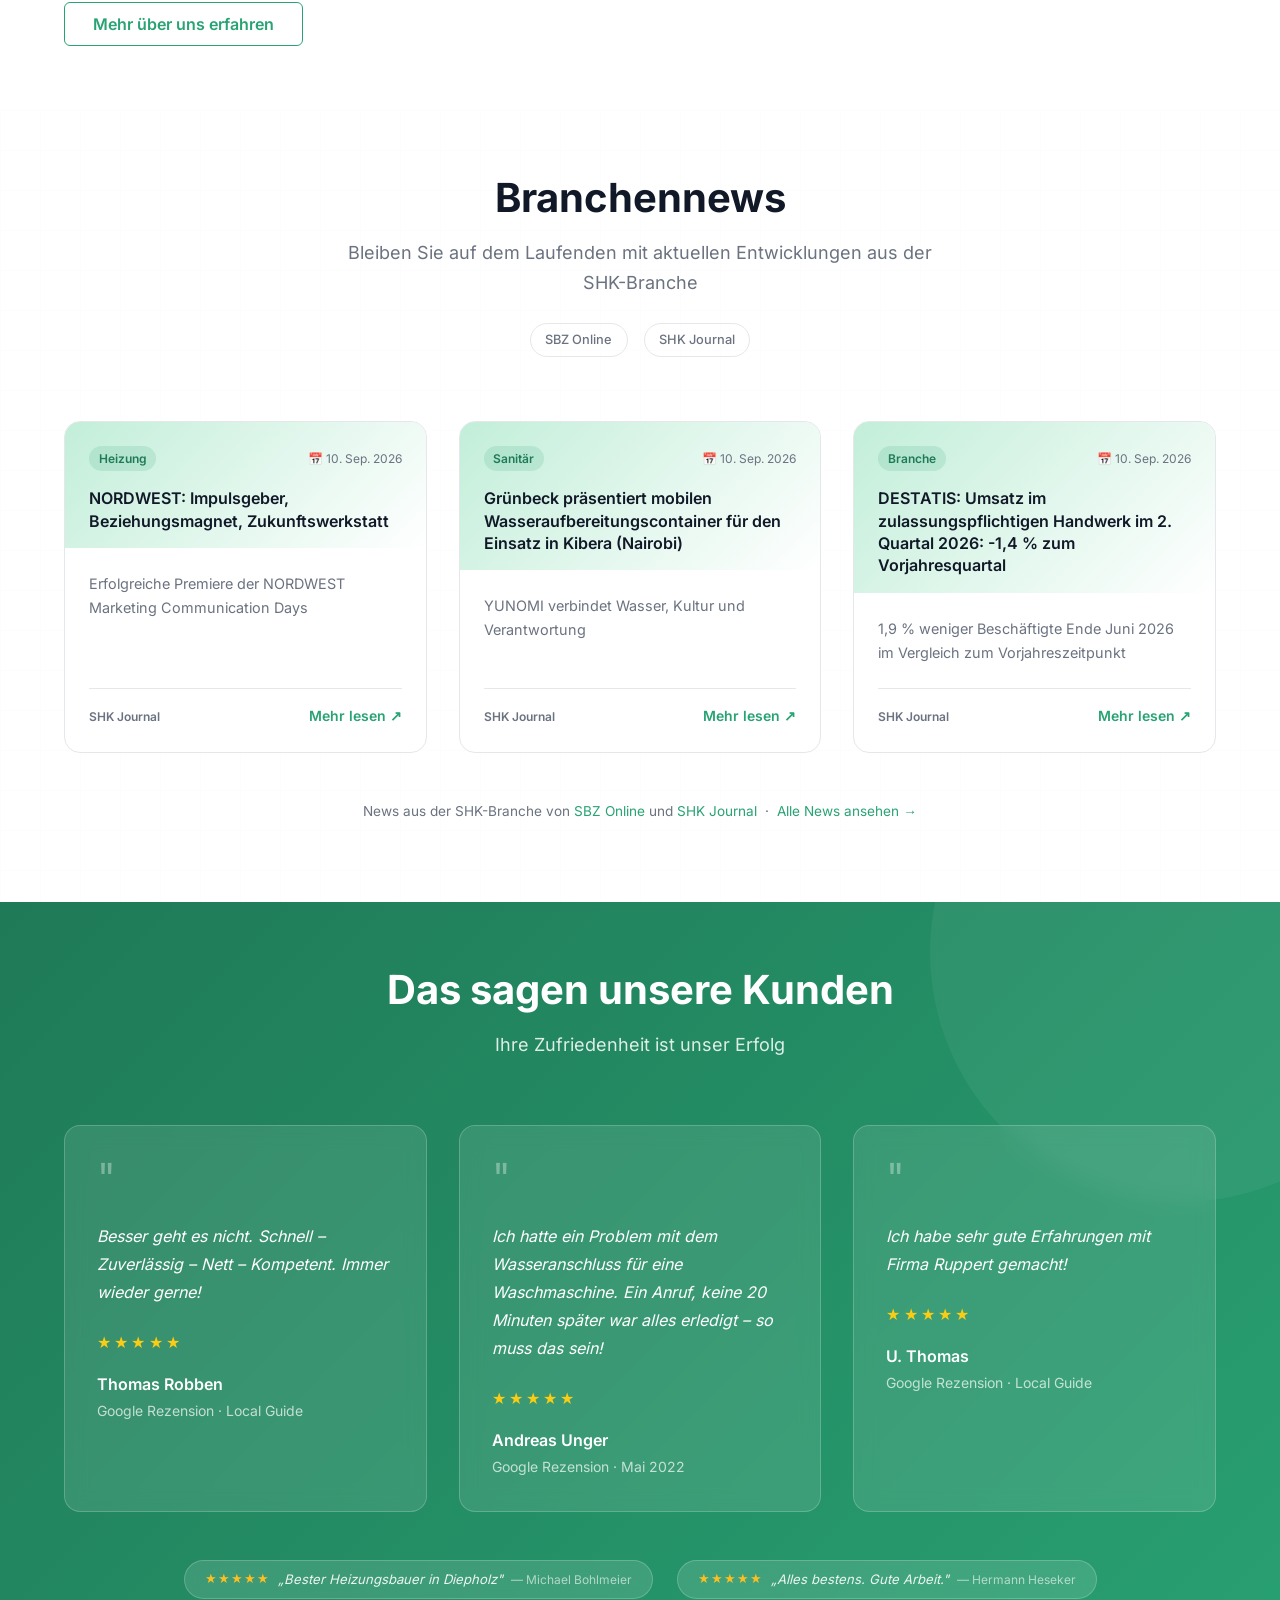
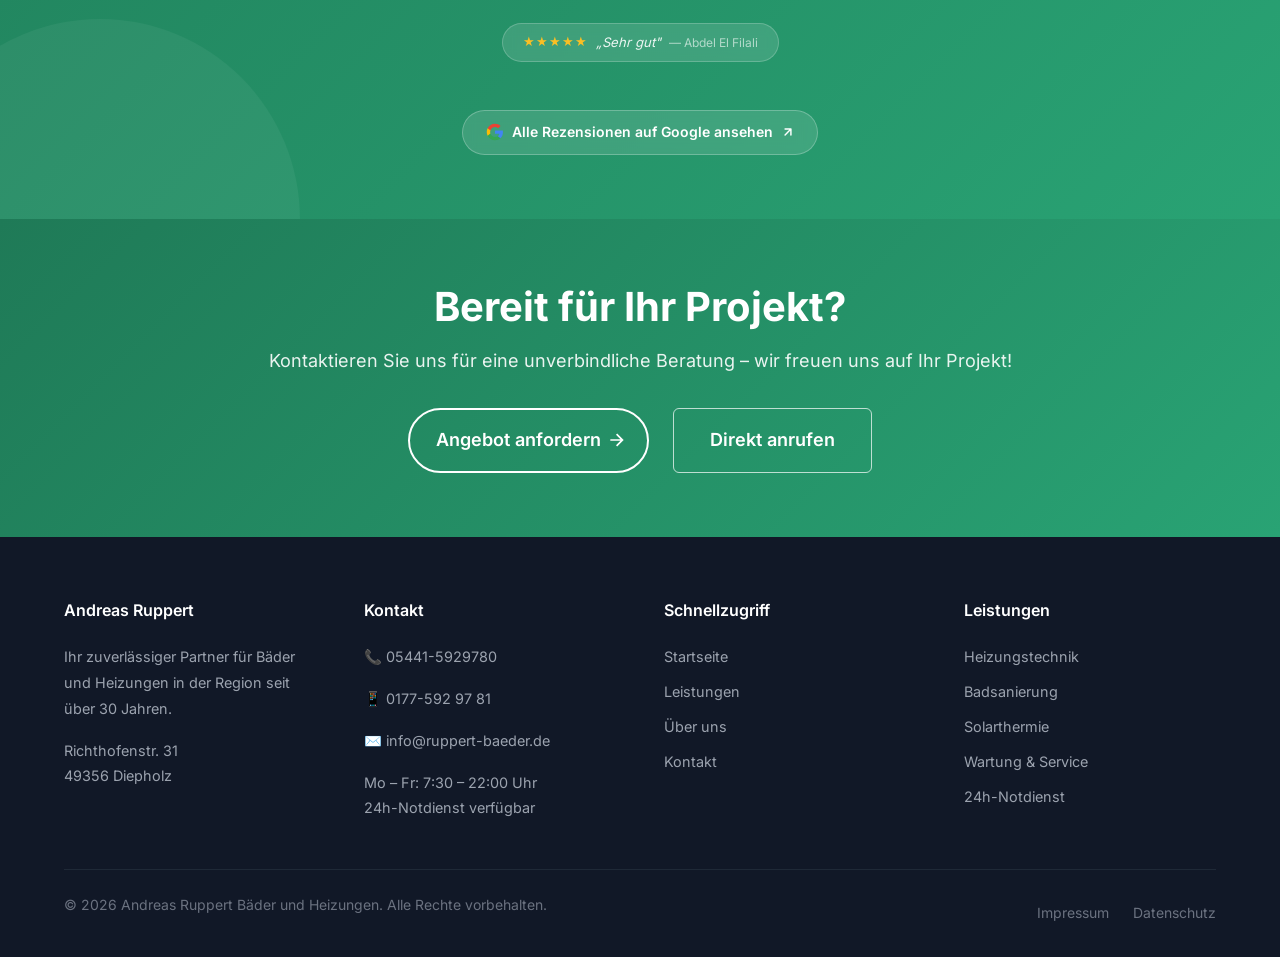
==== commit 0d2d6a8a: "Add uiverse.io-inspired UI components (animated buttons, radar loader, styled checkbox, floating inp" ====
--- a/index.html
+++ b/index.html
@@ -91,9 +91,11 @@
                     <h1>Ihr Experte für<br><span class="hero-highlight">moderne Bäder</span> &amp;<br><span class="hero-highlight">Heizungstechnik</span></h1>
                     <p class="hero-sub">Seit über 30 Jahren Ihr verlässlicher Partner für Badmodernisierung, Heizungsbau und Sanitärinstallationen. Qualität, die Sie spüren können – von Ihrem Meisterbetrieb vor Ort.</p>
                     <div class="hero-buttons">
-                        <a href="tel:054415929780" class="btn btn-primary btn-pill btn-large" data-phone="05441-5929780">
-                            <svg width="18" height="18" viewBox="0 0 24 24" fill="none" stroke="currentColor" stroke-width="2" stroke-linecap="round" stroke-linejoin="round"><path d="M22 16.92v3a2 2 0 0 1-2.18 2 19.79 19.79 0 0 1-8.63-3.07A19.5 19.5 0 0 1 4.69 12a19.79 19.79 0 0 1-3.07-8.67A2 2 0 0 1 3.64 1.18h3a2 2 0 0 1 2 1.72c.13.96.36 1.9.68 2.81a2 2 0 0 1-.45 2.11L7.91 8.82a16 16 0 0 0 5.64 5.64l1-1.01a2 2 0 0 1 2.11-.45c.91.32 1.85.55 2.81.68A2 2 0 0 1 22 16.92z"/></svg>
-                            Jetzt anrufen
+                        <a href="tel:054415929780" class="btn-animated btn-animated-primary" data-phone="05441-5929780">
+                            <svg viewBox="0 0 24 24" class="btn-animated-arr-2" xmlns="http://www.w3.org/2000/svg"><path d="M16.1716 10.9999L10.8076 5.63589L12.2218 4.22168L20 11.9999L12.2218 19.778L10.8076 18.3638L16.1716 12.9999H4V10.9999H16.1716Z"></path></svg>
+                            <span class="btn-animated-text">Jetzt anrufen</span>
+                            <span class="btn-animated-circle"></span>
+                            <svg viewBox="0 0 24 24" class="btn-animated-arr-1" xmlns="http://www.w3.org/2000/svg"><path d="M16.1716 10.9999L10.8076 5.63589L12.2218 4.22168L20 11.9999L12.2218 19.778L10.8076 18.3638L16.1716 12.9999H4V10.9999H16.1716Z"></path></svg>
                         </a>
                         <a href="leistungen.html" class="btn btn-outline btn-pill btn-large">Leistungen entdecken →</a>
                     </div>
@@ -321,7 +323,12 @@
             <h2>Bereit für Ihr Projekt?</h2>
             <p>Kontaktieren Sie uns für eine unverbindliche Beratung – wir freuen uns auf Ihr Projekt!</p>
             <div class="cta-buttons">
-                <a href="kontakt.html" class="btn btn-white btn-large">Angebot anfordern</a>
+                <a href="kontakt.html" class="btn-animated">
+                    <svg viewBox="0 0 24 24" class="btn-animated-arr-2" xmlns="http://www.w3.org/2000/svg"><path d="M16.1716 10.9999L10.8076 5.63589L12.2218 4.22168L20 11.9999L12.2218 19.778L10.8076 18.3638L16.1716 12.9999H4V10.9999H16.1716Z"></path></svg>
+                    <span class="btn-animated-text">Angebot anfordern</span>
+                    <span class="btn-animated-circle"></span>
+                    <svg viewBox="0 0 24 24" class="btn-animated-arr-1" xmlns="http://www.w3.org/2000/svg"><path d="M16.1716 10.9999L10.8076 5.63589L12.2218 4.22168L20 11.9999L12.2218 19.778L10.8076 18.3638L16.1716 12.9999H4V10.9999H16.1716Z"></path></svg>
+                </a>
                 <a href="tel:054415929780" class="btn btn-secondary btn-large" data-phone="05441-5929780">Direkt anrufen</a>
             </div>
         </div>
--- a/css/styles.css
+++ b/css/styles.css
@@ -595,6 +595,70 @@
   font-size: var(--font-size-md);
 }
 
+/* Animierter Pfeil-Button (nach uiverse.io/gharsh11032000/loud-chicken-53), für Akzent-CTAs */
+.btn-animated {
+  --anim-color: #ffffff;
+  --anim-hover-text: var(--primary-dark);
+  position: relative;
+  display: inline-flex;
+  align-items: center;
+  gap: 4px;
+  padding: 1rem 2.25rem;
+  border: 2px solid var(--anim-color);
+  font-family: var(--font-primary), sans-serif;
+  font-size: var(--font-size-md);
+  font-weight: 600;
+  background-color: transparent;
+  border-radius: 999px;
+  color: var(--anim-color);
+  cursor: pointer;
+  overflow: hidden;
+  text-decoration: none;
+  transition: all 0.6s cubic-bezier(0.23, 1, 0.32, 1);
+}
+/* Primary-Variante für helle Hintergründe (Hero, weiße Karten, bg-muted) */
+.btn-animated-primary {
+  --anim-color: var(--primary);
+  --anim-hover-text: #ffffff;
+}
+.btn-animated svg {
+  position: absolute;
+  width: 20px;
+  fill: var(--anim-color);
+  z-index: 9;
+  transition: all 0.8s cubic-bezier(0.23, 1, 0.32, 1);
+}
+.btn-animated .btn-animated-arr-1 { right: 20px; }
+.btn-animated .btn-animated-arr-2 { left: -25%; }
+.btn-animated .btn-animated-circle {
+  position: absolute;
+  top: 50%;
+  left: 50%;
+  transform: translate(-50%, -50%);
+  width: 20px;
+  height: 20px;
+  background-color: var(--anim-color);
+  border-radius: 50%;
+  opacity: 0;
+  transition: all 0.8s cubic-bezier(0.23, 1, 0.32, 1);
+}
+.btn-animated .btn-animated-text {
+  position: relative;
+  z-index: 1;
+  transform: translateX(-10px);
+  transition: all 0.8s cubic-bezier(0.23, 1, 0.32, 1);
+}
+.btn-animated:hover {
+  border-radius: 12px;
+  color: var(--anim-hover-text);
+}
+.btn-animated:hover .btn-animated-arr-1 { right: -25%; }
+.btn-animated:hover .btn-animated-arr-2 { left: 20px; }
+.btn-animated:hover .btn-animated-text { transform: translateX(10px); }
+.btn-animated:hover svg { fill: var(--anim-hover-text); }
+.btn-animated:active { scale: 0.96; }
+.btn-animated:hover .btn-animated-circle { width: 260px; height: 260px; opacity: 1; }
+
 /* Senden-Button (Kontaktformular) — "senden neu" Design */
 .btn-senden-wrap {
   display: flex;
@@ -1473,6 +1537,130 @@
   font-size: var(--font-size-xs);
   color: var(--text-light);
 }
+
+/* Custom Checkbox (nach uiverse.io/3HugaDa3/sour-bulldog-7, Neon-Glow entfernt) */
+.checkbox-wrapper {
+  --checkbox-size: 22px;
+  --checkbox-color: var(--primary);
+  --checkbox-shadow: rgba(41, 163, 116, 0.25);
+  display: flex;
+  align-items: flex-start;
+  gap: var(--space-xs);
+  position: relative;
+  cursor: pointer;
+}
+.checkbox-wrapper input {
+  position: absolute;
+  opacity: 0;
+  cursor: pointer;
+  height: 0;
+  width: 0;
+}
+.checkbox-wrapper .checkmark {
+  position: relative;
+  top: 2px;
+  width: var(--checkbox-size);
+  height: var(--checkbox-size);
+  flex-shrink: 0;
+  border: 2px solid var(--border);
+  border-radius: 6px;
+  background: white;
+  display: flex;
+  align-items: center;
+  justify-content: center;
+  transition: all 0.3s cubic-bezier(0.68, -0.55, 0.265, 1.55);
+}
+.checkbox-wrapper .checkmark::before {
+  content: "";
+  position: absolute;
+  width: 100%;
+  height: 100%;
+  background: var(--checkbox-color);
+  opacity: 0;
+  transform: scale(0) rotate(-45deg);
+  transition: all 0.3s cubic-bezier(0.68, -0.55, 0.265, 1.55);
+}
+.checkbox-wrapper input:checked ~ .checkmark {
+  border-color: var(--checkbox-color);
+  animation: checkbox-pulse 0.6s cubic-bezier(0.68, -0.55, 0.265, 1.55);
+}
+.checkbox-wrapper input:checked ~ .checkmark::before {
+  opacity: 1;
+  transform: scale(1) rotate(0);
+}
+.checkbox-wrapper .checkmark svg {
+  width: 0;
+  height: 0;
+  color: #ffffff;
+  z-index: 1;
+  transition: all 0.3s cubic-bezier(0.68, -0.55, 0.265, 1.55);
+}
+.checkbox-wrapper input:checked ~ .checkmark svg {
+  width: 13px;
+  height: 13px;
+}
+.checkbox-wrapper:hover .checkmark {
+  border-color: var(--checkbox-color);
+  box-shadow: 0 0 0 4px var(--checkbox-shadow);
+}
+.checkbox-wrapper input:focus-visible ~ .checkmark {
+  box-shadow: 0 0 0 3px rgba(41, 163, 116, 0.3);
+}
+@keyframes checkbox-pulse {
+  0% { transform: scale(1); }
+  50% { transform: scale(0.9); }
+  100% { transform: scale(1); }
+}
+.checkbox-wrapper .checkbox-label {
+  font-weight: normal;
+  font-size: var(--font-size-xs);
+  color: var(--text-light);
+}
+.checkbox-wrapper .checkbox-label a { color: var(--primary); }
+
+/* Floating-Label-Inputs (nach uiverse.io/mrhyddenn) */
+.form-group-float { position: relative; padding-top: 18px; }
+.form-field-float {
+  width: 100%;
+  border: none;
+  border-bottom: 2px solid var(--border);
+  outline: 0;
+  font-family: var(--font-primary);
+  font-size: var(--font-size-sm);
+  color: var(--text);
+  padding: 0.6rem 0;
+  background: transparent;
+  border-radius: 0;
+  transition: border-color 0.2s;
+}
+.form-group-float textarea.form-field-float {
+  resize: vertical;
+  min-height: 110px;
+  line-height: 1.6;
+}
+.form-field-float::placeholder { color: transparent; }
+.form-field-float:placeholder-shown ~ .form-label-float {
+  font-size: var(--font-size-sm);
+  font-weight: normal;
+  top: 18px;
+  color: var(--text-light);
+}
+.form-label-float {
+  position: absolute;
+  top: 0;
+  left: 0;
+  display: block;
+  font-size: 0.8rem;
+  font-weight: 600;
+  color: var(--primary-dark);
+  transition: 0.2s;
+  pointer-events: none;
+}
+.form-field-float:focus {
+  border-bottom: 2px solid var(--primary);
+  box-shadow: 0 1px 0 0 var(--primary);
+}
+.form-field-float:focus ~ .form-label-float { color: var(--primary); }
 
 /* Form container and layout */
 .form-container {
